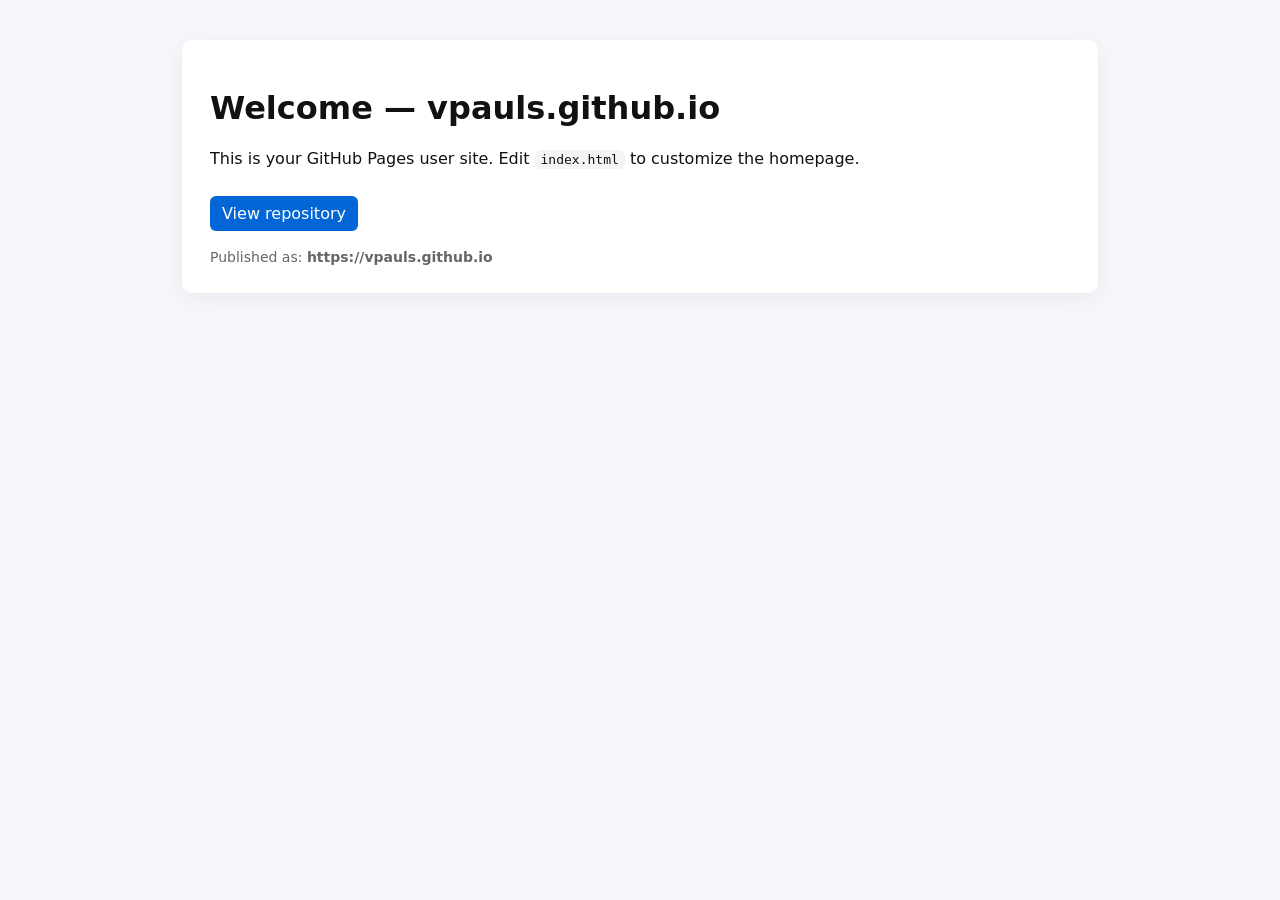
==== index.html @ ecc1198c "Initial commit" ====
<!doctype html>
<html lang="en">
<head>
  <meta charset="utf-8" />
  <meta name="viewport" content="width=device-width,initial-scale=1" />
  <title>vpauls.github.io</title>
  <style>
    body{font-family:system-ui,-apple-system,Segoe UI,Roboto,Helvetica,Arial;margin:0;padding:40px;background:#f6f7fb;color:#111}
    .wrap{max-width:860px;margin:0 auto;background:#fff;padding:28px;border-radius:10px;box-shadow:0 6px 24px rgba(20,20,40,.06)}
    a.btn{display:inline-block;margin-top:12px;padding:8px 12px;background:#0366d6;color:#fff;text-decoration:none;border-radius:6px}
    code{background:#f3f4f6;padding:2px 6px;border-radius:6px}
  </style>
</head>
<body>
  <div class="wrap">
    <h1>Welcome — vpauls.github.io</h1>
    <p>This is your GitHub Pages user site. Edit <code>index.html</code> to customize the homepage.</p>
    <p><a class="btn" href="https://github.com/vpauls/vpauls.github.io" target="_blank" rel="noopener">View repository</a></p>
    <footer style="margin-top:18px;color:#666;font-size:14px">Published as: <strong>https://vpauls.github.io</strong></footer>
  </div>
</body>
</html>
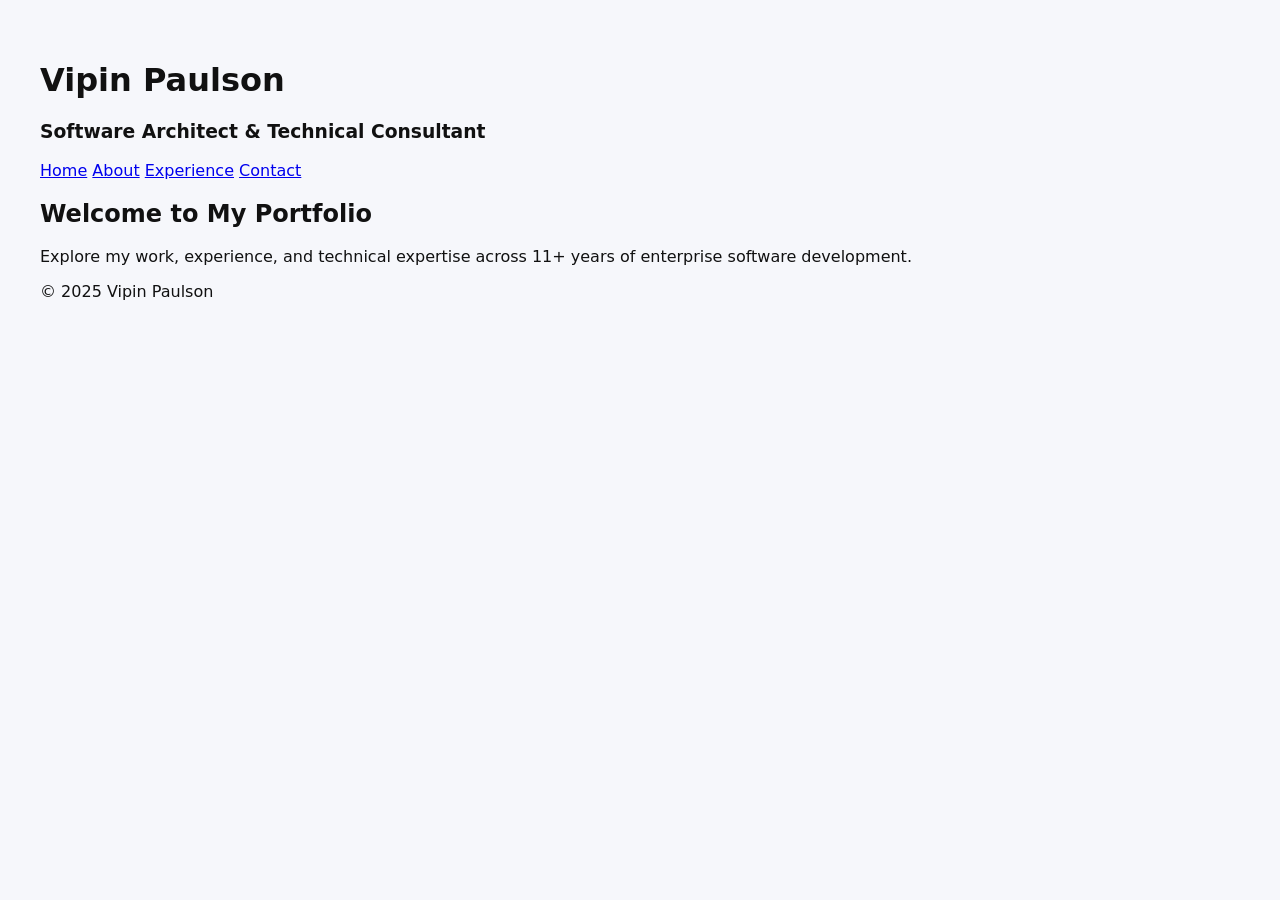
==== commit 5690fe2f: "page update" ====
--- a/index.html
+++ b/index.html
@@ -12,11 +12,25 @@
   </style>
 </head>
 <body>
-  <div class="wrap">
-    <h1>Welcome — vpauls.github.io</h1>
-    <p>This is your GitHub Pages user site. Edit <code>index.html</code> to customize the homepage.</p>
-    <p><a class="btn" href="https://github.com/vpauls/vpauls.github.io" target="_blank" rel="noopener">View repository</a></p>
-    <footer style="margin-top:18px;color:#666;font-size:14px">Published as: <strong>https://vpauls.github.io</strong></footer>
+<header>
+  <h1>Vipin Paulson</h1>
+  <h3>Software Architect & Technical Consultant</h3>
+</header>
+
+<nav>
+  <a href="pages/index.html">Home</a>
+  <a href="pages/about.html">About</a>
+  <a href="pages/experience.html">Experience</a>
+  <a href="pages/contact.html">Contact</a>
+</nav>
+
+<div class="container">
+  <div class="section">
+    <h2>Welcome to My Portfolio</h2>
+    <p>Explore my work, experience, and technical expertise across 11+ years of enterprise software development.</p>
   </div>
+</div>
+
+<footer>&copy; 2025 Vipin Paulson</footer>
 </body>
 </html>
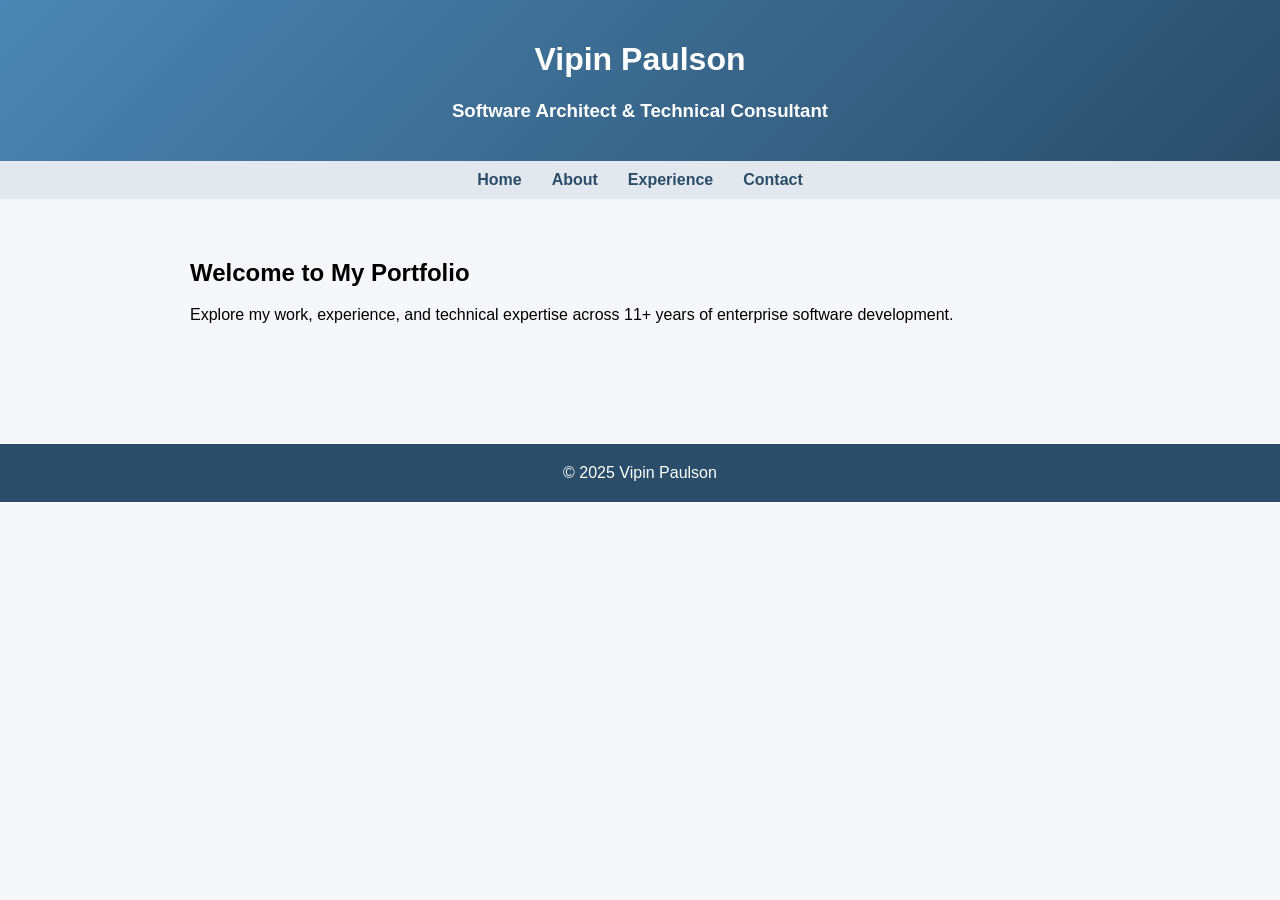
==== commit 2e72d1ae: "connection update" ====
--- a/index.html
+++ b/index.html
@@ -4,12 +4,10 @@
   <meta charset="utf-8" />
   <meta name="viewport" content="width=device-width,initial-scale=1" />
   <title>vpauls.github.io</title>
-  <style>
-    body{font-family:system-ui,-apple-system,Segoe UI,Roboto,Helvetica,Arial;margin:0;padding:40px;background:#f6f7fb;color:#111}
-    .wrap{max-width:860px;margin:0 auto;background:#fff;padding:28px;border-radius:10px;box-shadow:0 6px 24px rgba(20,20,40,.06)}
-    a.btn{display:inline-block;margin-top:12px;padding:8px 12px;background:#0366d6;color:#fff;text-decoration:none;border-radius:6px}
-    code{background:#f3f4f6;padding:2px 6px;border-radius:6px}
-  </style>
+  <head>
+    <title>Vipin Paulson - Portfolio</title>
+    <link rel="stylesheet" href="/pages/style.css">
+  </head>
 </head>
 <body>
 <header>
@@ -18,10 +16,10 @@
 </header>
 
 <nav>
-  <a href="pages/index.html">Home</a>
-  <a href="pages/about.html">About</a>
-  <a href="pages/experience.html">Experience</a>
-  <a href="pages/contact.html">Contact</a>
+  <a href="index.html">Home</a>
+  <a href="./pages/about.html">About</a>
+  <a href="./pages/experience.html">Experience</a>
+  <a href="./pages/contact.html">Contact</a>
 </nav>
 
 <div class="container">
--- a/pages/style.css
+++ b/pages/style.css
@@ -0,0 +1,48 @@
+
+body {
+    font-family: Arial, sans-serif;
+    margin: 0;
+    background: #f5f7fa;
+    animation: fadein 1s ease-in;
+}
+header {
+    background: linear-gradient(135deg, #4b86b4, #2a4d69);
+    padding: 20px;
+    color: white;
+    text-align: center;
+}
+nav {
+    display: flex;
+    justify-content: center;
+    gap: 30px;
+    background: #e3e8ee;
+    padding: 10px;
+}
+nav a {
+    text-decoration: none;
+    font-weight: bold;
+    color: #2a4d69;
+    transition: 0.3s;
+}
+nav a:hover {
+    color: #4b86b4;
+    transform: scale(1.1);
+}
+.container {
+    max-width: 900px;
+    margin: auto;
+    padding: 40px;
+}
+.section {
+    margin-bottom: 40px;
+    animation: slidein 1s ease;
+}
+@keyframes fadein { from { opacity: 0; } to { opacity: 1; } }
+@keyframes slidein { from { transform: translateY(20px); opacity: 0; } to { transform: translateY(0); opacity: 1; } }
+footer {
+    background: #2a4d69;
+    color: white;
+    text-align: center;
+    padding: 20px;
+    margin-top: 40px;
+}
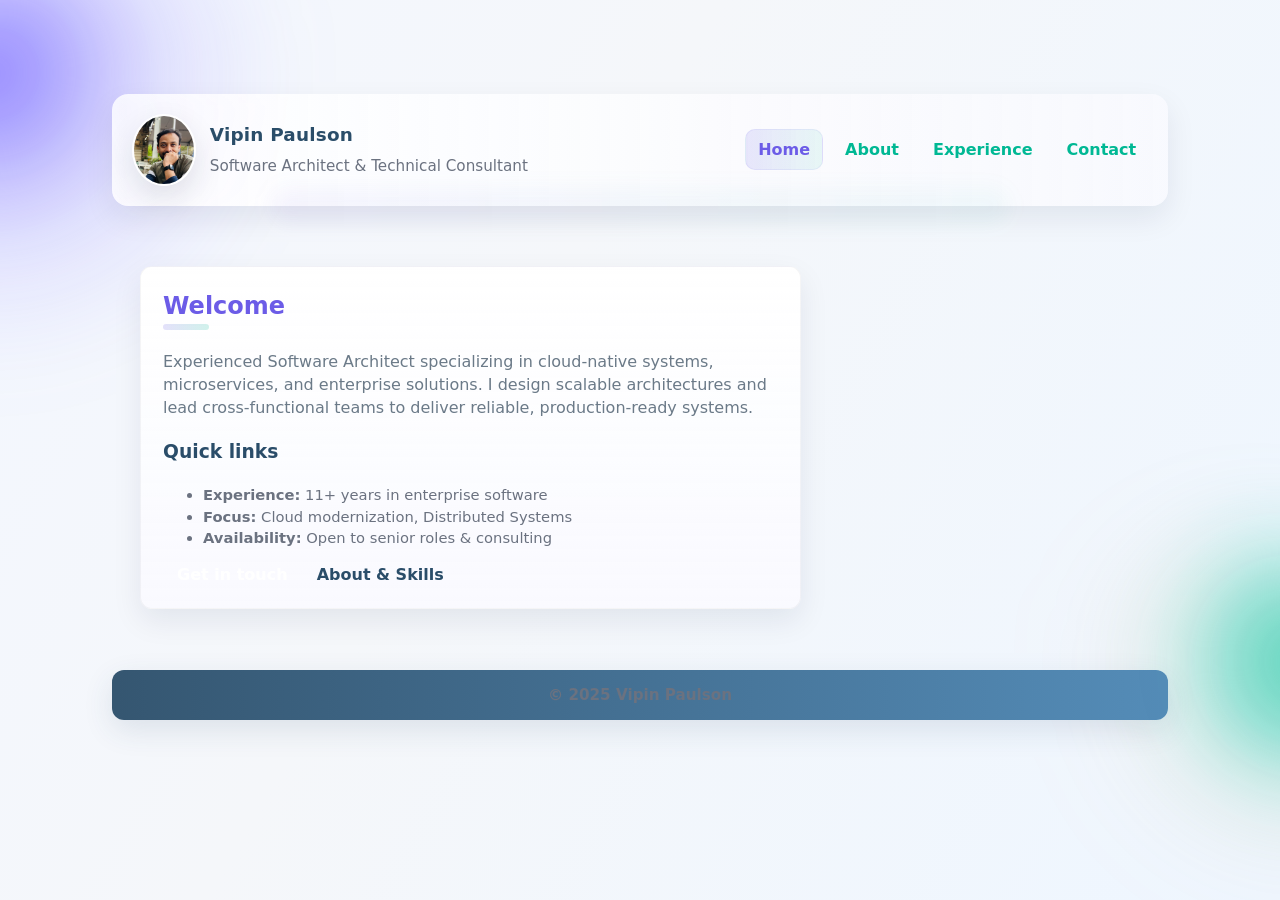
==== commit b0d337c7: "Updated Tags and files" ====
--- a/index.html
+++ b/index.html
@@ -1,34 +1,54 @@
+<!-- html -->
 <!doctype html>
 <html lang="en">
 <head>
   <meta charset="utf-8" />
   <meta name="viewport" content="width=device-width,initial-scale=1" />
-  <title>vpauls.github.io</title>
-  <head>
-    <title>Vipin Paulson - Portfolio</title>
-    <link rel="stylesheet" href="/pages/style.css">
-  </head>
+  <title>Vipin Paulson — Portfolio</title>
+  <link rel="stylesheet" href="pages/style.css">
+  <link rel="stylesheet" href="pages/graphics.css"> <script src="pages/graphics.js" defer></script>
 </head>
 <body>
-<header>
-  <h1>Vipin Paulson</h1>
-  <h3>Software Architect & Technical Consultant</h3>
-</header>
+<div class="page">
+  <header class="site-header">
+    <div class="header-inner">
+      <div class="logo">
+        <img class="avatar" src="./images/vipin_profile.png" alt="Vipin Paulson" />
+        <div class="title">
+          <h1>Vipin Paulson</h1>
+          <p class="subtitle">Software Architect & Technical Consultant</p>
+        </div>
+      </div>
 
-<nav>
-  <a href="index.html">Home</a>
-  <a href="./pages/about.html">About</a>
-  <a href="./pages/experience.html">Experience</a>
-  <a href="./pages/contact.html">Contact</a>
-</nav>
+      <nav class="main-nav" aria-label="Main">
+        <a href="index.html" aria-current="page">Home</a>
+        <a href="./pages/about.html">About</a>
+        <a href="./pages/experience.html">Experience</a>
+        <a href="./pages/contact.html">Contact</a>
+      </nav>
+    </div>
+  </header>
 
-<div class="container">
-  <div class="section">
-    <h2>Welcome to My Portfolio</h2>
-    <p>Explore my work, experience, and technical expertise across 11+ years of enterprise software development.</p>
-  </div>
+  <main class="container">
+    <div class="section">
+      <h2>Welcome</h2>
+      <p class="lead">Experienced Software Architect specializing in cloud-native systems, microservices, and enterprise solutions. I design scalable architectures and lead cross-functional teams to deliver reliable, production-ready systems.</p>
+
+      <h3>Quick links</h3>
+      <ul class="profile-list small">
+        <li><strong>Experience:</strong> 11+ years in enterprise software</li>
+        <li><strong>Focus:</strong> Cloud modernization, Distributed Systems</li>
+        <li><strong>Availability:</strong> Open to senior roles & consulting</li>
+      </ul>
+
+      <div style="margin-top:14px;">
+        <a href="./pages/contact.html" style="background:var(--primary);color:#fff;padding:10px 14px;border-radius:8px;text-decoration:none;font-weight:600;">Get in touch</a>
+        <a href="./pages/about.html" style="margin-left:10px;color:var(--primary);text-decoration:none;font-weight:600;">About & Skills</a>
+      </div>
+    </div>
+  </main>
+
+  <footer>&copy; 2025 Vipin Paulson</footer>
 </div>
-
-<footer>&copy; 2025 Vipin Paulson</footer>
 </body>
 </html>
--- a/pages/style.css
+++ b/pages/style.css
@@ -1,48 +1,954 @@
-
-body {
-    font-family: Arial, sans-serif;
-    margin: 0;
-    background: #f5f7fa;
-    animation: fadein 1s ease-in;
-}
-header {
-    background: linear-gradient(135deg, #4b86b4, #2a4d69);
-    padding: 20px;
-    color: white;
-    text-align: center;
-}
-nav {
-    display: flex;
-    justify-content: center;
-    gap: 30px;
-    background: #e3e8ee;
-    padding: 10px;
-}
-nav a {
-    text-decoration: none;
-    font-weight: bold;
-    color: #2a4d69;
-    transition: 0.3s;
-}
-nav a:hover {
-    color: #4b86b4;
-    transform: scale(1.1);
-}
-.container {
-    max-width: 900px;
-    margin: auto;
-    padding: 40px;
-}
+/* css */
+/* File: `style.css` - unified layout, component styles + opt-in letter/print styles */
+
+/* variables */
+:root{
+  --bg-1: #f5f7fa;
+  --accent-1: #4b86b4;
+  --accent-2: #2a4d69;
+  --muted: #e9eef6;
+  --glass: rgba(255,255,255,0.55);
+  --glass-2: rgba(255,255,255,0.08);
+  --shadow: 0 8px 24px rgba(42,77,105,0.12);
+  --shadow-strong: 0 28px 60px rgba(42,77,105,0.16);
+  --radius: 14px;
+  --max-width: 1100px;
+
+  /* consistent spacing */
+  --page-padding: 28px;    /* horizontal baseline */
+  --page-vertical: 22px;   /* vertical spacing between blocks */
+
+  --font-sans: Inter, system-ui, -apple-system, "Segoe UI", Roboto, Arial, sans-serif;
+  --muted-text: #6b7a88;
+  --link-hover: #2b6fa1;
+
+  /* Letter / paper tokens (can be reused) */
+  --page-bg: #f5f7fb;
+  --paper: #ffffff;
+  --accent-1-letter: #6C5CE7; /* violet */
+  --accent-2-letter: #00B894; /* teal */
+  --text-letter: #2c3e50;
+  --muted-letter: #7f8c8d;
+  --shadow-letter: 0 10px 30px rgba(16,24,40,0.08);
+  --paper-padding: 25mm;
+  --font-serif: Georgia, "Times New Roman", serif;
+  --watermark-opacity: 0.04;
+}
+
+/* base reset */
+*{box-sizing:border-box}
+html,body{height:100%}
+body{
+  margin:0;
+  padding: var(--page-vertical) 0;
+  font-family: var(--font-sans);
+  color: var(--accent-2);
+  background: linear-gradient(120deg, #f3f7ff 0%, #f5f7fa 40%, #eef6ff 100%);
+  -webkit-font-smoothing:antialiased;
+  -moz-osx-font-smoothing:grayscale;
+  overflow-x:hidden;
+  line-height:1.45;
+}
+
+/* Keep main blocks aligned and padded the same */
+header,
+.hero,
+.container,
+.section,
+footer {
+  max-width: var(--max-width);
+  margin: var(--page-vertical) auto;
+  padding: 0 var(--page-padding);
+  box-sizing: border-box;
+}
+
+/* Header */
+header{
+  display:flex;
+  align-items:center;
+  justify-content:space-between;
+  gap:20px;
+  padding-top: calc(var(--page-padding) * 0.8);
+  padding-bottom: calc(var(--page-padding) * 0.8);
+  border-radius: calc(var(--radius) + 2px);
+  background: linear-gradient(180deg, rgba(255,255,255,0.6), rgba(255,255,255,0.35));
+  box-shadow: var(--shadow);
+  backdrop-filter: blur(6px) saturate(120%);
+}
+
+/* Logo area */
+.logo{
+  display:flex;
+  align-items:center;
+  gap:14px;
+}
+.logo h1{margin:0;font-size:1.15rem;letter-spacing:0.2px}
+.logo h3{margin:0;font-size:0.86rem;color:var(--muted-text);font-weight:500}
+
+/* Avatar: keep a reasonable max size and crop via object-fit */
+.avatar{
+  width:64px;
+  height:64px;
+  flex:0 0 64px;
+  border-radius:50%;
+  overflow:hidden;
+  background: linear-gradient(135deg, #fff, rgba(255,255,255,0.6));
+  display:inline-block;
+  box-shadow: 0 6px 18px rgba(42,77,105,0.12);
+}
+.avatar img{
+  width:100%;
+  height:100%;
+  display:block;
+  object-fit:cover;
+}
+/* css */
+/* Add to `style.css` - merged about page rules (responsive, non-scoped) */
+
+/* Layout */
+.about-grid {
+  display: grid;
+  grid-template-columns: 1fr 320px;
+  gap: 22px;
+  align-items: start;
+}
+@media (max-width: 880px) {
+  .about-grid { grid-template-columns: 1fr; }
+}
+
+/* Profile column */
+.profile-column {
+  display: flex;
+  flex-direction: column;
+  gap: 18px;
+}
+
+/* Profile header */
+.profile-header {
+  display: flex;
+  gap: 16px;
+  align-items: center;
+}
+.profile-avatar{
+  width:92px;
+  height:92px;
+  border-radius:16px;
+  object-fit:cover;
+  box-shadow: var(--shadow);
+  border: 2px solid rgba(255,255,255,0.9);
+  background: radial-gradient(circle at 30% 20%, rgba(108,92,231,0.06), transparent 30%);
+}
+.profile-title h1{ margin:0; font-size:1.35rem; color:var(--accent-2); }
+.profile-title .subtitle{ margin:4px 0 0 0; color:var(--muted-text); font-size:0.95rem; font-weight:600; }
+
+/* Experience badge & tagline */
+.experience-badge{
+  display:inline-block;
+  background: linear-gradient(90deg, rgba(108,92,231,0.12), rgba(0,184,148,0.08));
+  color:var(--accent-1);
+  font-weight:800;
+  padding:8px 12px;
+  border-radius:999px;
+  box-shadow: 0 6px 18px rgba(16,24,40,0.04);
+  font-size:0.95rem;
+}
+.tagline{
+  color:var(--accent-2);
+  line-height:1.45;
+  font-size:1.02rem;
+  margin-top:2px;
+}
+
+/* Highlights grid & cards */
+.highlight-grid {
+  display: grid;
+  grid-template-columns: repeat(auto-fit, minmax(220px, 1fr));
+  gap: 12px;
+}
+.highlight-card {
+  padding: 14px;
+  border-radius: 12px;
+  background: linear-gradient(180deg, rgba(255,255,255,0.94), rgba(250,250,255,0.92));
+  box-shadow: 0 8px 24px rgba(20,30,60,0.04);
+  border: 1px solid rgba(15,23,42,0.03);
+}
+.card-title{ font-weight:800; margin-bottom:6px; color:var(--accent-1); }
+.card-text{ color:var(--muted-text); font-size:0.95rem; line-height:1.45; }
+
+/* Responsive tweaks for small screens */
+@media (max-width: 520px){
+  .profile-avatar{ width:72px; height:72px; border-radius:12px; }
+  .profile-title h1{ font-size:1.15rem; }
+  .experience-badge{ padding:6px 10px; font-size:0.9rem; }
+  .highlight-card{ padding:12px; }
+}
+/* Navigation */
+nav{
+  display:flex;
+  gap:12px;
+  align-items:center;
+}
+nav a{
+  text-decoration:none;
+  color:var(--accent-2);
+  padding:8px 12px;
+  border-radius:8px;
+  font-weight:600;
+  transition: background .18s, color .18s, transform .12s;
+}
+nav a:hover,
+nav a:focus{
+  background: rgba(75,134,180,0.08);
+  color:var(--link-hover);
+  transform: translateY(-2px);
+}
+nav a.active{
+  background: linear-gradient(90deg, rgba(75,134,180,0.12), rgba(42,77,105,0.06));
+  color:var(--accent-1);
+}
+
+/* Hero (optional) */
+.hero{
+  position:relative;
+  min-height:320px;
+  border-radius:18px;
+  overflow:hidden;
+  box-shadow: 0 18px 40px rgba(42,77,105,0.15);
+  background-color:var(--muted);
+  background-size:cover;
+  background-position:center;
+}
+.hero .hero-inner{
+  position:relative;
+  z-index:2;
+  padding: calc(var(--page-padding) * 1.6) var(--page-padding);
+  color:#fff;
+}
+
+/* Container grid aligned with the outer baseline */
+.container{
+  padding-top: calc(var(--page-padding) * 0.6);
+  padding-bottom: calc(var(--page-padding) * 0.6);
+  display:grid;
+  grid-template-columns: repeat(12, 1fr);
+  gap:18px;
+  align-items:start;
+}
+
+/* helper: full-width inner row aligned to container edges */
+.container > .container-inner {
+  grid-column: 1 / -1;
+  width:100%;
+}
+
+/* Section - visually inline with header */
 .section {
-    margin-bottom: 40px;
-    animation: slidein 1s ease;
-}
-@keyframes fadein { from { opacity: 0; } to { opacity: 1; } }
-@keyframes slidein { from { transform: translateY(20px); opacity: 0; } to { transform: translateY(0); opacity: 1; } }
-footer {
-    background: #2a4d69;
-    color: white;
-    text-align: center;
-    padding: 20px;
-    margin-top: 40px;
-}
+  grid-column: span 8;
+  padding: calc(var(--page-padding) * 1.0);
+  background: linear-gradient(180deg, rgba(255,255,255,0.72), rgba(255,255,255,0.62));
+  border-radius: calc(var(--radius) - 2px);
+  box-shadow: var(--shadow);
+  backdrop-filter: blur(6px);
+  transition: transform .28s cubic-bezier(.2,.9,.28,1), box-shadow .28s;
+}
+.section:hover{
+  transform: translateY(-6px);
+  box-shadow: var(--shadow-strong);
+}
+.section h2{margin-top:0;color:var(--accent-2)}
+.section p{color:var(--muted-text)}
+
+/* Side column helper */
+.side{ grid-column: span 4; }
+
+/* Footer */
+footer{
+  padding: calc(var(--page-padding) * 0.8);
+  text-align:center;
+  color:#fff;
+  background: linear-gradient(90deg, rgba(42,77,105,0.95), rgba(75,134,180,0.95));
+  border-radius: 12px;
+  box-shadow: 0 10px 30px rgba(42,77,105,0.12);
+  font-weight:600;
+}
+
+/* Small utility classes */
+.center{ text-align:center }
+.muted{ color:var(--muted-text) }
+.small{ font-size:0.9rem }
+
+/* Responsive behavior */
+@media (max-width: 900px){
+  :root{
+    --page-padding: 18px;
+    --page-vertical: 16px;
+  }
+
+  header{
+    flex-direction:column;
+    align-items:flex-start;
+    gap:12px;
+    padding-top: calc(var(--page-padding) * 0.6);
+    padding-bottom: calc(var(--page-padding) * 0.6);
+  }
+
+  header,
+  .hero,
+  .container,
+  .section,
+  footer {
+    padding: 0 var(--page-padding);
+  }
+
+  .container{
+    grid-template-columns: 1fr;
+    padding-top: calc(var(--page-padding) * 0.6);
+    padding-bottom: calc(var(--page-padding) * 0.6);
+  }
+
+  .section{ grid-column: auto; padding: calc(var(--page-padding) * 0.9) }
+  .side{ grid-column: auto; order:2 }
+  .hero{ min-height:240px; background-attachment:scroll }
+  .avatar{ width:56px; height:56px; flex:0 0 56px; }
+  nav{ flex-wrap:wrap; gap:8px; }
+}
+
+/* =========================
+   Page-specific colorful styles
+   (kept for pages/* — original pages/style.css)
+   ========================= */
+
+/* page wrapper */
+.page{
+  max-width:var(--max-width);
+  margin:28px auto;
+  padding:22px;
+  position:relative;
+  z-index:0;
+}
+
+/* header */
+.site-header{
+  display:flex;
+  align-items:center;
+  justify-content:space-between;
+  gap:20px;
+  padding:calc(22px * 0.9);
+  border-radius:calc(var(--radius) + 2px);
+  background: linear-gradient(90deg, rgba(255,255,255,0.86), rgba(250,250,255,0.72));
+  box-shadow:0 12px 30px rgba(18,30,60,0.08);
+  backdrop-filter: blur(8px) saturate(120%);
+  position:relative;
+  overflow:visible;
+}
+.header-inner{
+  display:flex;
+  width:100%;
+  gap:20px;
+  align-items:center;
+  justify-content:space-between;
+  flex-wrap:wrap;
+}
+
+/* logo area (page-level variant) */
+.logo{
+  display:flex;
+  gap:14px;
+  align-items:center;
+}
+.avatar{
+  width:72px;
+  height:72px;
+  border-radius:50%;
+  object-fit:cover;
+  box-shadow: 0 12px 30px rgba(20,30,60,0.12);
+  border: 2px solid rgba(255,255,255,0.9);
+  background: radial-gradient(circle at 30% 20%, rgba(108,92,231,0.10), transparent 30%);
+  transition: transform .45s cubic-bezier(.2,.9,.28,1), box-shadow .45s;
+  will-change: transform;
+}
+.logo .title h1{ margin:0; font-size:1.15rem; letter-spacing:0.2px }
+.logo .title .subtitle{ margin:6px 0 0 0; color:#6B7280; font-size:0.95rem }
+
+/* nav */
+.main-nav{
+  display:flex;
+  gap:10px;
+  align-items:center;
+  flex-wrap:wrap;
+}
+.main-nav a{
+  text-decoration:none;
+  color:#00B894;
+  padding:8px 12px;
+  border-radius:10px;
+  font-weight:700;
+  transition: transform .12s ease, background .12s ease, color .12s ease, box-shadow .12s;
+  background:transparent;
+}
+.main-nav a:hover,
+.main-nav a:focus{
+  transform: translateY(-4px);
+  color: #fff;
+  background: linear-gradient(90deg, #6C5CE7, #00B894);
+  box-shadow: 0 8px 20px rgba(108,92,231,0.12);
+}
+.main-nav a[aria-current="page"]{
+  background: linear-gradient(90deg, rgba(108,92,231,0.14), rgba(0,184,148,0.08));
+  color:#6C5CE7;
+  border: 1px solid rgba(108,92,231,0.08);
+}
+
+/* container & sections */
+.container{
+  background:transparent;
+  margin-top:8px;
+}
+.section{
+  padding:22px;
+  background: linear-gradient(180deg, rgba(255,255,255,0.96), rgba(250,250,255,0.86));
+  border-radius:12px;
+  box-shadow: 0 12px 30px rgba(18,30,60,0.08);
+  border:1px solid rgba(15,23,42,0.04);
+  transition: transform .22s cubic-bezier(.2,.9,.28,1), box-shadow .22s;
+}
+.section:hover{ transform: translateY(-6px); box-shadow: 0 24px 60px rgba(18,30,60,0.12); }
+.section h2{ margin-top:0; color:#6C5CE7 }
+.lead{ color:#6B7280; margin-bottom:12px }
+
+/* split grid */
+.grid{
+  display:grid;
+  grid-template-columns: 1fr 320px;
+  gap:20px;
+}
+@media (max-width:880px){ .grid{ grid-template-columns:1fr } .main-nav{ width:100%; justify-content:flex-start } }
+
+/* side/contact card */
+.contact-card{
+  padding:18px;
+  background: linear-gradient(180deg, rgba(255,255,255,0.75), rgba(255,255,255,0.62));
+  border-radius:12px;
+  border:1px solid rgba(15,23,42,0.04);
+  box-shadow: 0 8px 24px rgba(20,30,60,0.06);
+}
+.contact-card h3{ margin:0 0 8px 0; color:#00B894 }
+.contact-card p{ margin:8px 0; color:#6B7280 }
+
+/* skills / chips */
+.skills-list li{
+  display:inline-block;
+  margin:6px 8px 6px 0;
+  padding:8px 10px;
+  border-radius:999px;
+  font-weight:600;
+  font-size:0.9rem;
+  background: linear-gradient(90deg, rgba(108,92,231,0.08), rgba(0,184,148,0.04));
+  color:#6C5CE7;
+  border:1px solid rgba(108,92,231,0.06);
+}
+
+/* timeline & items */
+.timeline-item{
+  padding:12px 0;
+  border-bottom:1px dashed rgba(15,23,42,0.04);
+}
+.timeline-item:last-child{ border-bottom:0; }
+
+/* buttons */
+.btn{
+  display:inline-block;
+  padding:10px 14px;
+  border-radius:10px;
+  text-decoration:none;
+  font-weight:700;
+  cursor:pointer;
+}
+.btn-primary{
+  color:#fff;
+  background: linear-gradient(90deg, #6C5CE7, #00B894);
+  box-shadow: 0 10px 30px rgba(108,92,231,0.14);
+  border: none;
+}
+.btn-ghost{
+  background:transparent;
+  color:#6C5CE7;
+  border: 1px solid rgba(108,92,231,0.10);
+}
+
+/* footer */
+footer{
+  text-align:center;
+  color:#6B7280;
+  font-size:0.95rem;
+  margin-top:18px;
+  padding:14px 0;
+}
+
+/* links */
+a{ color:#00B894 }
+a:hover{ color:#6C5CE7 }
+
+/* small utilities */
+.kv{ color:#6B7280; font-weight:700; margin-right:6px }
+.small{ font-size:0.92rem; color:#6B7280 }
+
+/* subtle motion */
+@keyframes floaty {
+  0%{ transform: translateY(0) }
+  50%{ transform: translateY(-6px) }
+  100%{ transform: translateY(0) }
+}
+.logo .avatar{ transition: transform .4s ease; }
+.logo:hover .avatar{ transform: translateY(-4px) rotate(-1deg); animation: floaty 3.6s ease-in-out infinite; }
+
+/* focus & accessibility */
+a:focus,button:focus,input:focus,textarea:focus{ outline:3px solid rgba(108,92,231,0.12); outline-offset:3px; border-radius:8px; }
+
+/* responsive adjustments */
+@media (max-width:720px){
+  .avatar{ width:56px; height:56px }
+  .logo .title h1{ font-size:1.05rem }
+  .grid{ grid-template-columns:1fr }
+  .contact-card{ order:2 }
+}
+
+/* small helpers for contact links (badges) */
+.contact-links a{
+  display:inline-block;
+  margin-right:8px;
+  padding:6px 8px;
+  border-radius:8px;
+  background: linear-gradient(90deg, rgba(0,184,148,0.08), rgba(253,150,68,0.04));
+  color:#00B894;
+  font-weight:700;
+  text-decoration:none;
+}
+
+/* Accent highlight for headings and inline tags */
+.hilight{
+  display:inline-block;
+  padding:4px 8px;
+  border-radius:8px;
+  background: linear-gradient(90deg, rgba(108,92,231,0.10), rgba(255,217,153,0.04));
+  color:#6C5CE7;
+  font-weight:700;
+  margin-right:8px;
+}
+
+/* Decorative underline for section titles */
+.section h2{
+  position:relative;
+  padding-bottom:6px;
+}
+.section h2::after{
+  content:"";
+  position:absolute;
+  left:0;
+  bottom:0;
+  width:46px;
+  height:6px;
+  border-radius:6px;
+  background: linear-gradient(90deg,#6C5CE7,#00B894);
+  opacity:0.18;
+}
+
+/* Elevated card variant for featured blocks */
+.feature-card{
+  padding:18px;
+  border-radius:12px;
+  background: linear-gradient(180deg, rgba(255,255,255,0.9), rgba(250,250,255,0.8));
+  box-shadow: 0 18px 50px rgba(108,92,231,0.06);
+  border:1px solid rgba(108,92,231,0.04);
+  transition: transform .28s ease, box-shadow .28s;
+}
+.feature-card:hover{ transform: translateY(-8px); box-shadow: 0 40px 80px rgba(108,92,231,0.10); }
+
+/* subtle decorative badge for contact quick links */
+.contact-card .badge{
+  display:inline-block;
+  padding:6px 10px;
+  border-radius:999px;
+  font-weight:700;
+  color:#fff;
+  background: linear-gradient(90deg,#6C5CE7,#00B894);
+  box-shadow: 0 8px 20px rgba(108,92,231,0.12);
+  margin-right:8px;
+  font-size:0.85rem;
+}
+
+/* Reduced motion preferences */
+@media (prefers-reduced-motion: reduce){
+  .logo:hover .avatar, .feature-card:hover, .section:hover, .main-nav a:hover { transition:none; animation:none; transform:none; }
+}
+
+/* =========================
+   Opt-in Letter / Print styles
+   Usage: add `paper-letter` class to the `.page` element
+   Example: <div class="page paper-letter"> ... </div>
+   ========================= */
+
+/* Reset for letter-specific pages (scoped) */
+.page.paper-letter {
+  font-family: var(--font-serif);
+  background: var(--paper);
+  width: 210mm;
+  min-height: 297mm;
+  padding: var(--paper-padding);
+  box-shadow: var(--shadow-letter);
+  position: relative;
+  overflow: hidden;
+}
+
+/* watermark / subtle texture */
+.page.paper-letter::before{
+  content: "";
+  position: absolute;
+  inset: 0;
+  background:
+    radial-gradient(circle at 10% 20%, rgba(108,92,231,var(--watermark-opacity)), transparent 8%),
+    radial-gradient(circle at 85% 80%, rgba(0,184,148,var(--watermark-opacity)), transparent 8%);
+  pointer-events: none;
+  z-index:0;
+}
+
+/* letter header */
+.page.paper-letter .letterhead{
+  border-bottom: none;
+  padding-bottom: 22px;
+  margin-bottom: 26px;
+  position:relative;
+  z-index:1;
+  display:flex;
+  justify-content:space-between;
+  align-items:flex-end;
+  gap:16px;
+}
+
+/* left: name and job */
+.page.paper-letter .name-block{
+  display:flex;
+  flex-direction:column;
+}
+.page.paper-letter .name{
+  font-size:30px;
+  color:var(--accent-1-letter);
+  letter-spacing:1px;
+  margin-bottom:6px;
+  line-height:1;
+}
+.page.paper-letter .job-title{
+  font-size:14px;
+  color:var(--muted-letter);
+  font-style:italic;
+  margin-bottom:6px;
+}
+
+/* right: contact column with accent stripe */
+.page.paper-letter .contact-strip{
+  display:flex;
+  align-items:center;
+  gap:12px;
+}
+.page.paper-letter .accent-bar{
+  width:8px;
+  height:100%;
+  border-radius:6px;
+  background: linear-gradient(180deg, var(--accent-1-letter), var(--accent-2-letter));
+}
+.page.paper-letter .contact-details{
+  font-size:11px;
+  color:var(--text-letter);
+  line-height:1.6;
+  text-align:right;
+}
+.page.paper-letter .contact-details div{ margin-bottom:4px; }
+
+/* avatar/logo (optional) */
+.page.paper-letter .avatar{
+  width:56px;
+  height:56px;
+  border-radius:50%;
+  object-fit:cover;
+  box-shadow:0 8px 22px rgba(16,24,40,0.08);
+  border:2px solid rgba(255,255,255,0.9);
+  background: radial-gradient(circle at 30% 20%, rgba(108,92,231,0.08), transparent 30%);
+}
+
+/* date/meta */
+.page.paper-letter .date{
+  text-align:right;
+  font-size:12px;
+  color:#555;
+  margin:18px 0 28px;
+}
+
+/* content */
+.page.paper-letter .recipient{ margin-bottom:22px; font-size:12px; color:var(--text-letter); line-height:1.6; z-index:1; }
+.page.paper-letter .salutation{ font-size:13px; margin-bottom:18px; font-weight:600; color:var(--text-letter); }
+.page.paper-letter .body-text{ font-size:13px; line-height:1.8; color:var(--text-letter); text-align:justify; margin-bottom:16px; z-index:1; }
+.page.paper-letter .section-heading{
+  font-size:13px;
+  font-weight:700;
+  color:var(--accent-1-letter);
+  margin:20px 0 12px;
+  text-transform:uppercase;
+  letter-spacing:0.8px;
+}
+.page.paper-letter .bullet-list{ margin-left:20px; margin-bottom:18px; color:var(--text-letter); }
+.page.paper-letter .bullet-item{ margin-bottom:10px; line-height:1.7; text-align:justify; }
+.page.paper-letter .bullet-item strong{ color:var(--accent-2-letter); }
+
+.page.paper-letter .closing{ margin-top:20px; font-size:13px; line-height:1.8; }
+.page.paper-letter .signature-block{ margin-top:34px; z-index:1; }
+.page.paper-letter .regards{ font-size:12px; margin-bottom:30px; }
+.page.paper-letter .signature-name{ font-size:16px; font-weight:700; color:var(--text-letter); }
+
+/* footer (print-safe) */
+.page.paper-letter .footer{
+  position:absolute;
+  bottom:var(--paper-padding);
+  left:var(--paper-padding);
+  right:var(--paper-padding);
+  border-top:1px solid #eee;
+  padding-top:10px;
+  font-size:10px;
+  color:#98a0a7;
+  text-align:center;
+  z-index:1;
+}
+
+/* small decorative accent under header */
+.page.paper-letter .letterhead::after{
+  content:"";
+  position:absolute;
+  left:var(--paper-padding);
+  right:var(--paper-padding);
+  top:calc(var(--paper-padding) - 8mm);
+  height:14px;
+  border-radius:8px;
+  background: linear-gradient(90deg, rgba(108,92,231,0.08), rgba(0,184,148,0.06));
+  pointer-events:none;
+  z-index:0;
+  filter: blur(6px);
+}
+
+/* responsive tweaks for smaller screens */
+@media (max-width:768px){
+  body{ padding:12px; }
+  .page.paper-letter{ width:100%; padding:20px; min-height:0; }
+  .page.paper-letter .name{ font-size:24px; }
+  .page.paper-letter .avatar{ width:48px; height:48px; }
+  .page.paper-letter .contact-details{ text-align:left; }
+  .page.paper-letter .letterhead{ flex-direction:row; align-items:center; gap:12px; }
+  .page.paper-letter .letterhead::after{ display:none; }
+  .page.paper-letter .footer{ position:relative; bottom:auto; left:auto; right:auto; margin-top:20px; }
+}
+
+/* print rules for opt-in letter */
+@media print{
+  body{ background:white; padding:0; }
+  .page.paper-letter{
+    box-shadow:none;
+    margin:0;
+    width:auto;
+    min-height:auto;
+    padding:18mm;
+  }
+  .page.paper-letter::before{ display:none; }
+  .page.paper-letter .footer{ position:fixed; bottom:12mm; left:18mm; right:18mm; background:transparent; }
+  /* ensure colors print reliably */
+  .page.paper-letter .accent-bar{ background: #6C5CE7; }
+}
+
+/* accessibility: reduced motion for letter block */
+@media (prefers-reduced-motion: reduce){
+  .page.paper-letter *{ transition:none!important; animation:none!important; }
+}
+
+*** File: `style.css` (append the following) ***
+/* Fullscreen layout for pages that should fill the viewport (e.g. `pages/about.html`) */
+.page.fullscreen {
+  max-width: 100vw;
+  width: 100%;
+  margin: 0;
+  padding: 0;
+  min-height: 100vh;
+  display: grid;
+  grid-template-rows: auto 1fr auto; /* header / main / footer */
+  background: linear-gradient(120deg, #f3f7ff 0%, #f5f7fa 40%, #eef6ff 100%);
+  box-sizing: border-box;
+}
+
+/* make header/footer full width and visually consistent */
+.page.fullscreen .site-header,
+.page.fullscreen footer {
+  border-radius: 0;
+  max-width: 100%;
+  width: 100%;
+}
+
+/* Main container fills the middle grid row and becomes scrollable */
+.page.fullscreen .container {
+  grid-column: 1 / -1;
+  width: 100%;
+  height: 100%;
+  padding: 20px;
+  box-sizing: border-box;
+  overflow: hidden; /* contain scroll inside .section */
+  display: flex;
+  flex-direction: column;
+}
+
+/* Let the section expand to fill remaining height and scroll internally */
+.page.fullscreen .section {
+  flex: 1 1 auto;
+  min-height: 0; /* allow children to scroll */
+  overflow: auto;
+  border-radius: 0;
+  margin: 0;
+  padding: 22px;
+}
+
+/* Ensure the about grid fills the available section height */
+.page.fullscreen .about-grid {
+  height: 100%;
+  display: grid;
+  grid-template-columns: 1fr 320px;
+  gap: 22px;
+  align-items: start;
+}
+
+/* When the screen is narrow, stack and keep full height */
+@media (max-width: 880px) {
+  .page.fullscreen .about-grid {
+    grid-template-columns: 1fr;
+    grid-auto-rows: minmax(0, auto);
+  }
+}
+
+/* Make profile column scrollable if needed */
+.page.fullscreen .profile-column {
+  min-height: 0;
+  overflow: auto;
+  display: flex;
+  flex-direction: column;
+  gap: 18px;
+}
+
+/* keep contact card (if present) fixed-height and scroll internally */
+.page.fullscreen .contact-card {
+  max-height: calc(100vh - 200px);
+  overflow: auto;
+}
+
+/* small tweak for header spacing inside fullscreen mode */
+.page.fullscreen .header-inner { padding: 12px 20px; }
+
+/* Expertise: visual card grid */
+.expertise-section { margin-top:18px; }
+.expertise-section h2 { margin-bottom:6px; color:var(--accent-1); }
+.expertise-grid {
+  display: grid;
+  grid-template-columns: repeat(auto-fit, minmax(260px, 1fr));
+  gap:14px;
+  margin-top:12px;
+}
+
+/* Card */
+.expertise-card{
+  position:relative;
+  padding:14px;
+  border-radius:12px;
+  background: linear-gradient(180deg, rgba(255,255,255,0.98), rgba(250,250,255,0.96));
+  border:1px solid rgba(108,92,231,0.06);
+  box-shadow: 0 12px 30px rgba(20,30,60,0.06);
+  transition: transform .18s ease, box-shadow .18s ease;
+  overflow:hidden;
+}
+.expertise-card::after{
+  /* pointed accent (triangle) */
+  content:"";
+  position:absolute;
+  right:-18px;
+  top:8px;
+  width:0;
+  height:0;
+  border-left:18px solid rgba(108,92,231,0.10);
+  border-top:18px solid transparent;
+  border-bottom:18px solid transparent;
+  transform: rotate(12deg);
+  opacity:.95;
+}
+.expertise-card:hover{ transform: translateY(-6px); box-shadow: 0 28px 60px rgba(108,92,231,0.08); }
+
+/* Head row */
+.card-head{ display:flex; gap:12px; align-items:flex-start; margin-bottom:12px; }
+.card-icon{ width:36px; height:36px; fill:var(--accent-1); flex:0 0 36px; opacity:0.95; }
+.skill-name{ font-weight:800; color:var(--accent-2); }
+.skill-meta{ margin-top:4px; color:var(--muted-text); font-weight:600; }
+
+/* small badge */
+.skill-badge{
+  margin-left:auto;
+  background: linear-gradient(90deg,#6C5CE7,#00B894);
+  color:#fff;
+  padding:6px 8px;
+  border-radius:999px;
+  font-weight:800;
+  font-size:0.78rem;
+  box-shadow: 0 8px 20px rgba(108,92,231,0.08);
+}
+
+/* skill bar */
+.skill-bar{
+  height:10px;
+  background: linear-gradient(90deg, rgba(42,77,105,0.04), rgba(42,77,105,0.02));
+  border-radius:999px;
+  overflow:hidden;
+  margin:6px 0;
+  border:1px solid rgba(15,23,42,0.03);
+}
+.skill-fill{
+  height:100%;
+  background: linear-gradient(90deg,#6C5CE7,#00B894);
+  border-radius:999px;
+  transition: width .9s cubic-bezier(.2,.9,.28,1);
+  box-shadow: 0 8px 20px rgba(108,92,231,0.08) inset;
+}
+
+/* percent label */
+.skill-percent{
+  margin-top:6px;
+  font-weight:700;
+  color:var(--accent-1);
+  font-size:0.9rem;
+}
+
+/* detail points */
+.skill-points{ margin:10px 0 0 16px; color:var(--muted-text); }
+.skill-points li{ margin-bottom:6px; }
+
+/* chips */
+.expertise-chips{ margin-top:14px; display:flex; flex-wrap:wrap; gap:8px; }
+.expertise-chip{
+  display:inline-flex;
+  align-items:center;
+  gap:8px;
+  padding:8px 10px;
+  border-radius:999px;
+  background: linear-gradient(90deg, rgba(0,184,148,0.06), rgba(108,92,231,0.04));
+  color:var(--accent-1);
+  font-weight:700;
+  border:1px solid rgba(108,92,231,0.06);
+  cursor:default;
+  transition: transform .12s ease;
+}
+.expertise-chip:hover{ transform: translateY(-4px); }
+
+/* responsive */
+@media (max-width:520px){
+  .card-icon{ width:30px; height:30px; flex:0 0 30px; }
+  .skill-badge{ padding:5px 6px; font-size:0.72rem; }
+  .skill-percent{ font-size:0.85rem; }
+}
--- a/pages/graphics.css
+++ b/pages/graphics.css
@@ -0,0 +1,105 @@
+<!-- File: `pages/graphics.css` -->
+<style>
+:root{
+  --gfx-accent-1: rgba(108,92,231,0.18);
+  --gfx-accent-2: rgba(0,184,148,0.12);
+  --gfx-accent-3: rgba(253,150,68,0.08);
+}
+
+/* full-screen gradient backdrop */
+.site-bg{
+  position:fixed;
+  inset:0;
+  z-index:-2;
+  pointer-events:none;
+  background: linear-gradient(120deg, rgba(108,92,231,0.06), rgba(0,184,148,0.03) 40%, rgba(253,150,68,0.02));
+  background-size:200% 200%;
+  animation: bgShift 18s linear infinite;
+  will-change: transform, filter;
+  filter: saturate(1.05) contrast(1.02);
+}
+
+/* blurred floating blobs on top of gradient */
+.page::before,
+.page::after{
+  content:"";
+  position:fixed;
+  width:480px;
+  height:480px;
+  border-radius:50%;
+  z-index:-1;
+  pointer-events:none;
+  filter: blur(48px) saturate(120%);
+  mix-blend-mode: screen;
+  transform: translate3d(0,0,0);
+  opacity:0.95;
+}
+
+.page::before{
+  left:-12%;
+  top:-8%;
+  background: radial-gradient(circle at 30% 30%, rgba(108,92,231,0.95), rgba(108,92,231,0.18) 30%, transparent 60%);
+  animation: floatBlobA 10s ease-in-out infinite;
+}
+.page::after{
+  right:-12%;
+  bottom:-6%;
+  width:420px;
+  height:420px;
+  background: radial-gradient(circle at 70% 30%, rgba(0,184,148,0.9), rgba(253,150,68,0.06) 35%, transparent 60%);
+  animation: floatBlobB 12s ease-in-out infinite;
+}
+
+/* small accent under header */
+.site-header::after{
+  content:"";
+  position:absolute;
+  left:50%;
+  transform:translateX(-50%);
+  bottom:-18px;
+  width:70%;
+  height:36px;
+  border-radius:18px;
+  background: linear-gradient(90deg, rgba(108,92,231,0.06), rgba(0,184,148,0.04));
+  z-index:-1;
+  filter: blur(10px);
+}
+
+/* subtle floating of avatar already defined - improve with GPU */
+.logo .avatar{
+  transition: transform .45s cubic-bezier(.2,.9,.28,1), box-shadow .45s;
+  will-change: transform;
+}
+
+/* particle canvas sits above gradient, behind content */
+#bg-canvas{
+  position:fixed;
+  inset:0;
+  z-index:-1;
+  pointer-events:none;
+  opacity:0.9;
+}
+
+/* small utility for reduced motion preferences */
+@media (prefers-reduced-motion: reduce){
+  .site-bg, .page::before, .page::after, #bg-canvas { animation: none !important; transition: none !important; }
+}
+
+/* animations */
+@keyframes bgShift{
+  0%{ background-position:0% 50% }
+  50%{ background-position:100% 50% }
+  100%{ background-position:0% 50% }
+}
+@keyframes floatBlobA{
+  0%{ transform: translateY(0) rotate(0deg) scale(1) }
+  50%{ transform: translateY(-28px) rotate(6deg) scale(1.03) }
+  100%{ transform: translateY(0) rotate(0deg) scale(1) }
+}
+@keyframes floatBlobB{
+  0%{ transform: translateY(0) rotate(0deg) scale(1) }
+  50%{ transform: translateY(32px) rotate(-6deg) scale(0.98) }
+  100%{ transform: translateY(0) rotate(0deg) scale(1) }
+}
+</style>
+
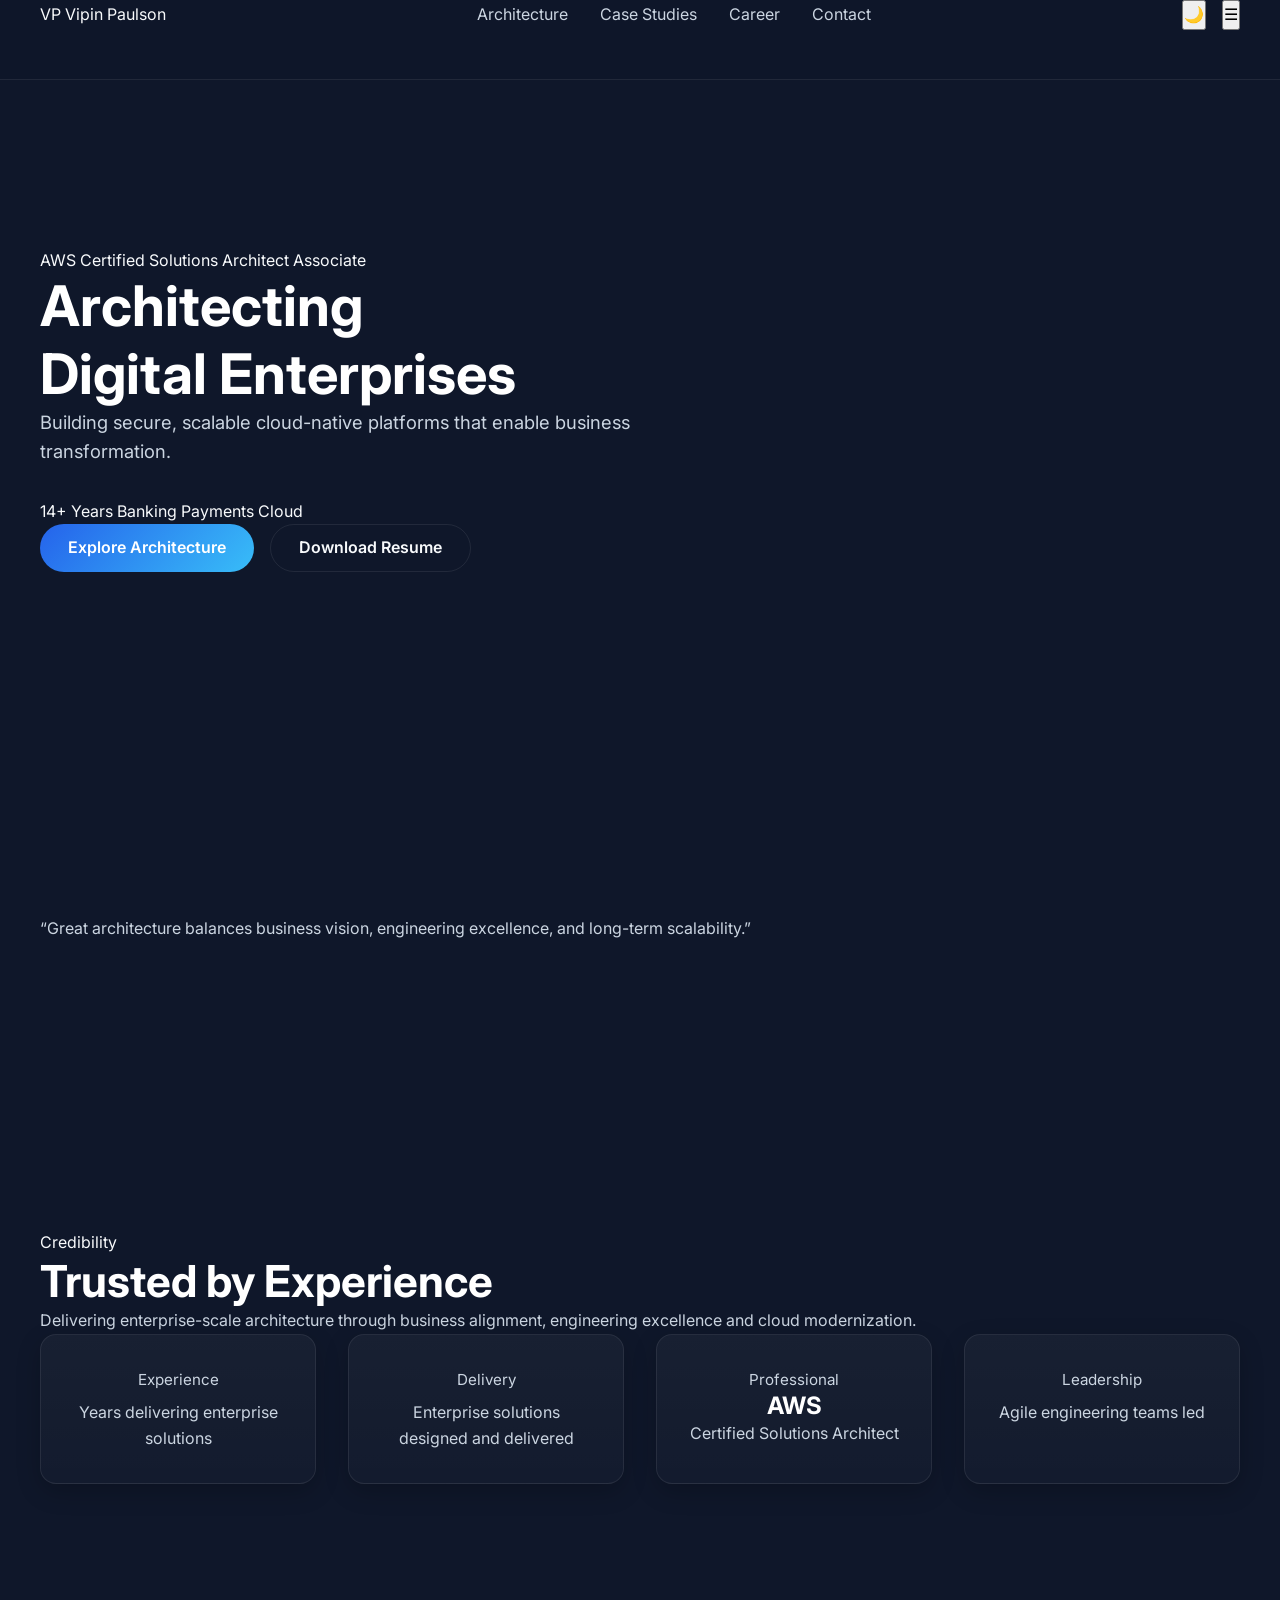
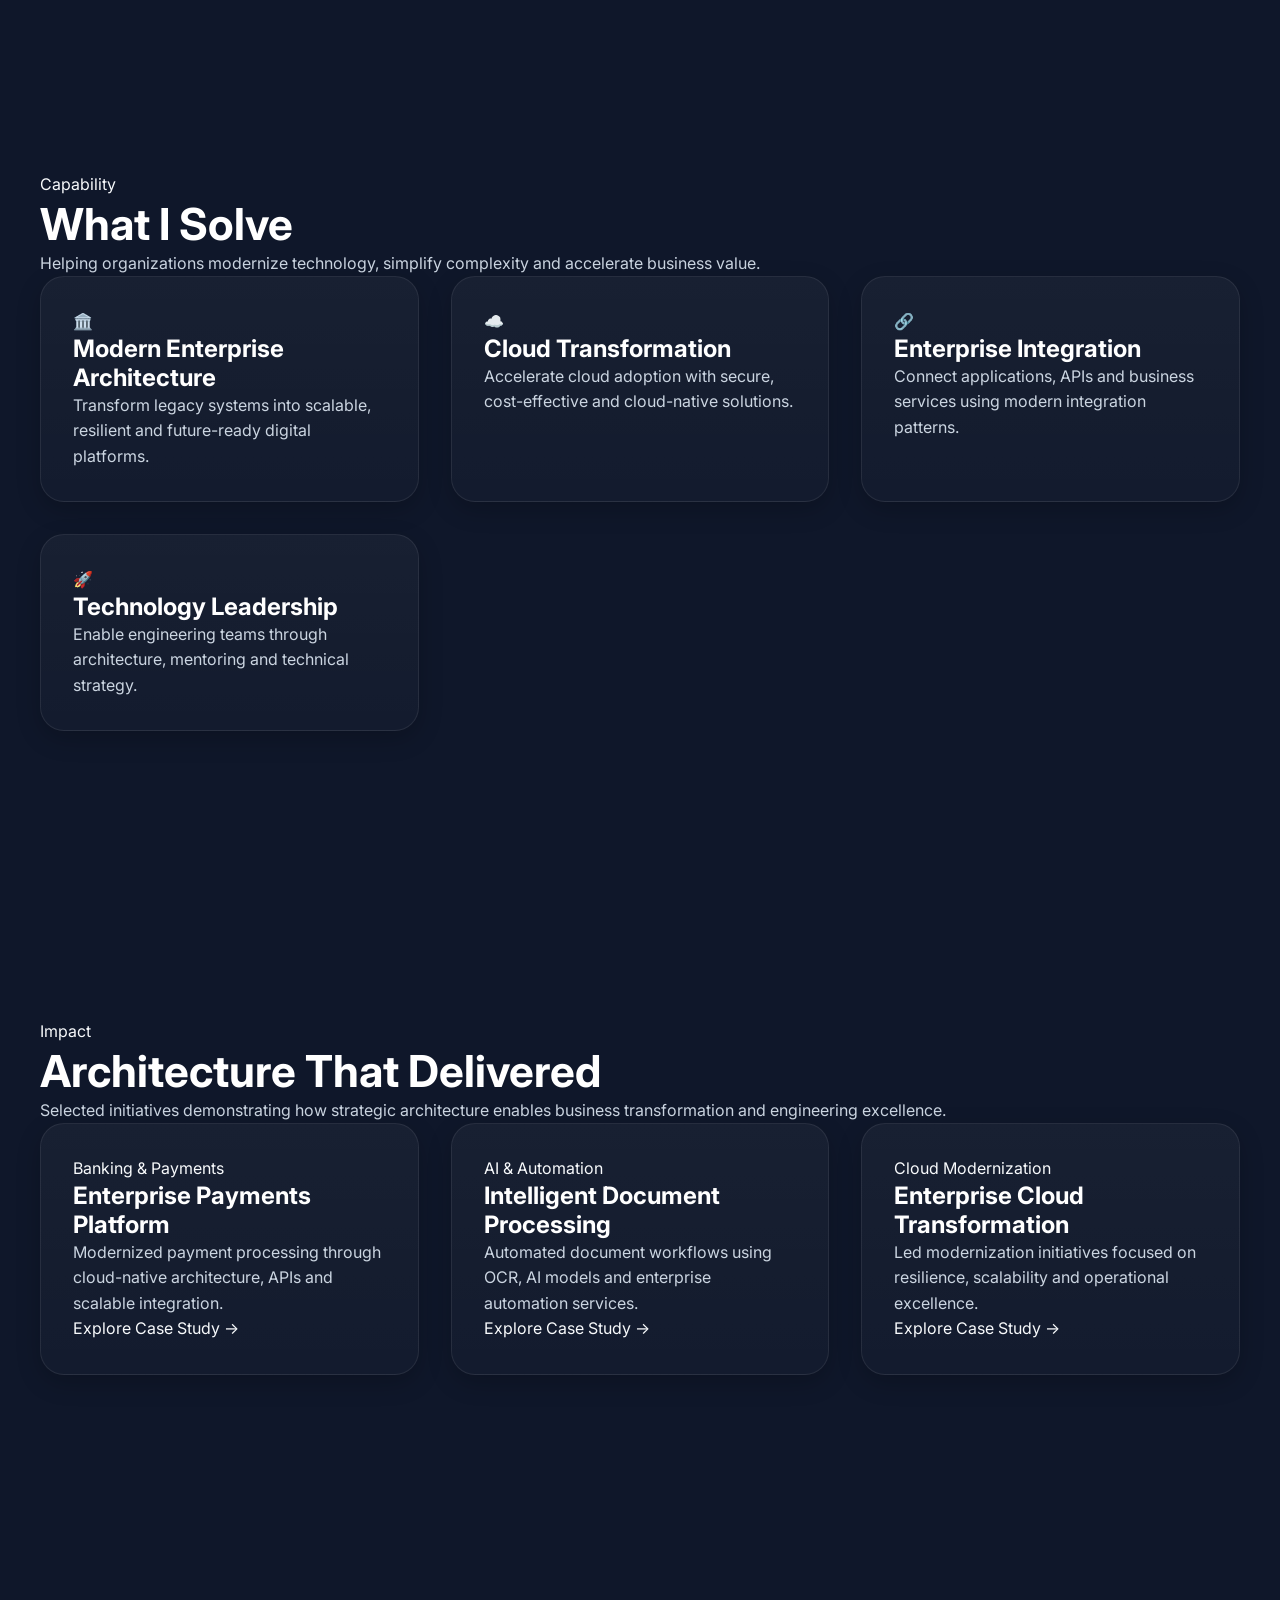
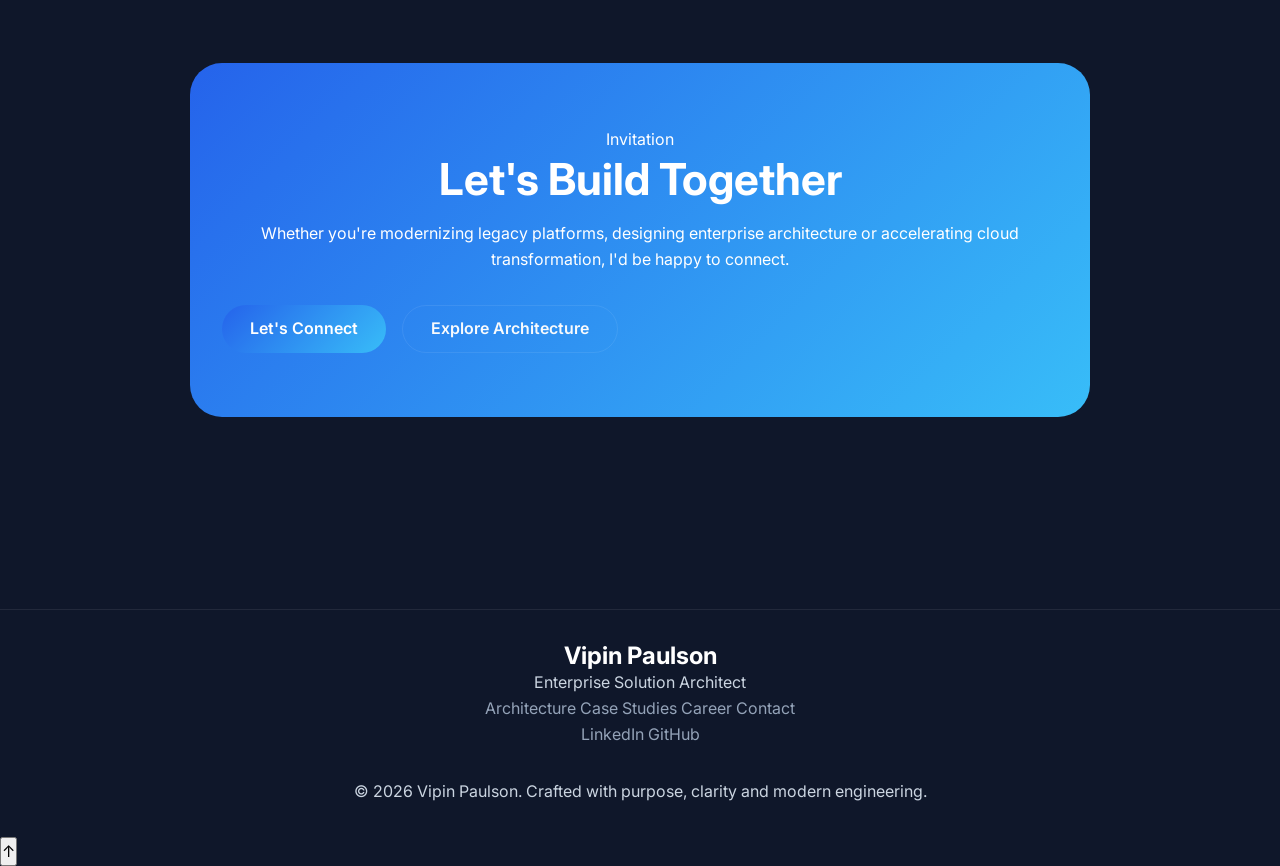
==== commit 13bbac7b: "Initial commit verion 3.0" ====
--- a/index.html
+++ b/index.html
@@ -1,54 +1,863 @@
-<!-- html -->
-<!doctype html>
+<!DOCTYPE html>
 <html lang="en">
+
 <head>
-  <meta charset="utf-8" />
-  <meta name="viewport" content="width=device-width,initial-scale=1" />
-  <title>Vipin Paulson — Portfolio</title>
-  <link rel="stylesheet" href="pages/style.css">
-  <link rel="stylesheet" href="pages/graphics.css"> <script src="pages/graphics.js" defer></script>
+
+    <!-- ==========================================================
+         META
+    =========================================================== -->
+
+    <meta charset="UTF-8">
+
+    <meta name="viewport"
+          content="width=device-width, initial-scale=1.0">
+
+    <meta http-equiv="X-UA-Compatible"
+          content="IE=edge">
+
+    <meta name="description"
+          content="Vipin Paulson | Enterprise Solution Architect | AWS Certified | Banking | Payments | Cloud Architecture">
+
+    <meta name="keywords"
+          content="Enterprise Solution Architect, AWS, Java, Cloud, Banking, Payments, Architecture">
+
+    <meta name="author"
+          content="Vipin Paulson">
+
+    <title>
+
+        Vipin Paulson | Enterprise Solution Architect
+
+    </title>
+
+    <!-- ==========================================================
+         GOOGLE FONT
+    =========================================================== -->
+
+    <link rel="preconnect"
+          href="https://fonts.googleapis.com">
+
+    <link rel="preconnect"
+          href="https://fonts.gstatic.com"
+          crossorigin>
+
+    <link href="https://fonts.googleapis.com/css2?family=Inter:wght@300;400;500;600;700;800&display=swap"
+          rel="stylesheet">
+
+    <!-- ==========================================================
+         CSS
+    =========================================================== -->
+
+    <link rel="stylesheet" href="css/variables.css">
+    <link rel="stylesheet" href="css/style.css">
+    <link rel="stylesheet" href="css/components.css">
+    <link rel="stylesheet" href="css/dashboard.css">
+    <link rel="stylesheet" href="css/architecture.css">
+    <link rel="stylesheet" href="css/animations.css">
+    <link rel="stylesheet" href="css/responsive.css">
+
 </head>
+
 <body>
-<div class="page">
-  <header class="site-header">
-    <div class="header-inner">
-      <div class="logo">
-        <img class="avatar" src="./images/vipin_profile.png" alt="Vipin Paulson" />
-        <div class="title">
-          <h1>Vipin Paulson</h1>
-          <p class="subtitle">Software Architect & Technical Consultant</p>
+
+<!-- ==========================================================
+     SCROLL PROGRESS
+=========================================================== -->
+
+<div class="scroll-progress"></div>
+
+<!-- ==========================================================
+     HEADER
+=========================================================== -->
+
+<header class="site-header">
+
+    <div class="container">
+
+        <div class="header-inner">
+
+            <!-- Brand -->
+
+            <a href="index.html"
+               class="brand">
+
+                    <span class="brand-mark">
+
+                        VP
+
+                    </span>
+
+                <span class="brand-text">
+
+                        Vipin Paulson
+
+                    </span>
+
+            </a>
+
+            <!-- Navigation -->
+
+            <nav class="main-nav">
+
+                <a href="pages/architecture.html">
+
+                    Architecture
+
+                </a>
+
+                <a href="pages/case-studies.html">
+
+                    Case Studies
+
+                </a>
+
+                <a href="pages/career.html">
+
+                    Career
+
+                </a>
+
+                <a href="pages/contact.html">
+
+                    Contact
+
+                </a>
+
+            </nav>
+
+            <!-- Header Actions -->
+
+            <div class="header-actions">
+
+                <button id="themeToggle"
+                        class="theme-toggle"
+                        aria-label="Toggle Theme">
+
+                    🌙
+
+                </button>
+
+                <button class="menu-toggle"
+                        aria-label="Open Navigation">
+
+                    ☰
+
+                </button>
+
+            </div>
+
         </div>
-      </div>
-
-      <nav class="main-nav" aria-label="Main">
-        <a href="index.html" aria-current="page">Home</a>
-        <a href="./pages/about.html">About</a>
-        <a href="./pages/experience.html">Experience</a>
-        <a href="./pages/contact.html">Contact</a>
-      </nav>
+
     </div>
-  </header>
-
-  <main class="container">
-    <div class="section">
-      <h2>Welcome</h2>
-      <p class="lead">Experienced Software Architect specializing in cloud-native systems, microservices, and enterprise solutions. I design scalable architectures and lead cross-functional teams to deliver reliable, production-ready systems.</p>
-
-      <h3>Quick links</h3>
-      <ul class="profile-list small">
-        <li><strong>Experience:</strong> 11+ years in enterprise software</li>
-        <li><strong>Focus:</strong> Cloud modernization, Distributed Systems</li>
-        <li><strong>Availability:</strong> Open to senior roles & consulting</li>
-      </ul>
-
-      <div style="margin-top:14px;">
-        <a href="./pages/contact.html" style="background:var(--primary);color:#fff;padding:10px 14px;border-radius:8px;text-decoration:none;font-weight:600;">Get in touch</a>
-        <a href="./pages/about.html" style="margin-left:10px;color:var(--primary);text-decoration:none;font-weight:600;">About & Skills</a>
-      </div>
+
+</header>
+
+<!-- ==========================================================
+     MAIN
+=========================================================== -->
+
+<main>
+
+    <!-- ======================================================
+         HERO
+    ======================================================= -->
+
+    <section class="hero">
+
+        <div class="container">
+
+            <div class="hero-content reveal">
+
+                    <span class="eyebrow">
+
+                        AWS Certified Solutions Architect Associate
+
+                    </span>
+
+                <h1>
+
+                    Architecting
+                    <br>
+
+                    Digital Enterprises
+
+                </h1>
+
+                <p class="hero-description">
+
+                    Building secure, scalable cloud-native
+                    platforms that enable business transformation.
+
+                </p>
+
+                <div class="hero-highlights">
+
+                        <span>
+
+                            14+ Years
+
+                        </span>
+
+                    <span>
+
+                            Banking
+
+                        </span>
+
+                    <span>
+
+                            Payments
+
+                        </span>
+
+                    <span>
+
+                            Cloud
+
+                        </span>
+
+                </div>
+
+                <div class="hero-actions">
+
+                    <a href="pages/architecture.html"
+                       class="btn btn-primary">
+
+                        Explore Architecture
+
+                    </a>
+
+                    <a href="docs/VIPIN_PAULSON_RESUME.pdf"
+                       class="btn btn-secondary">
+
+                        Download Resume
+
+                    </a>
+
+                </div>
+
+            </div>
+
+        </div>
+
+    </section>
+
+    <!-- ======================================================
+         VISION
+    ======================================================= -->
+
+    <section class="page-section vision-section reveal">
+
+        <div class="container">
+
+            <blockquote class="vision-statement">
+
+                <p>
+
+                    “Great architecture balances business vision,
+                    engineering excellence, and long-term scalability.”
+
+                </p>
+
+            </blockquote>
+
+        </div>
+
+    </section>
+    <!-- ======================================================
+     TRUSTED BY EXPERIENCE
+======================================================= -->
+
+    <section class="page-section reveal">
+
+        <div class="container">
+
+            <div class="section-heading">
+
+                    <span class="eyebrow">
+
+                        Credibility
+
+                    </span>
+
+                <h2>
+
+                    Trusted by Experience
+
+                </h2>
+
+                <p>
+
+                    Delivering enterprise-scale architecture through
+                    business alignment, engineering excellence and
+                    cloud modernization.
+
+                </p>
+
+            </div>
+
+            <div class="dashboard-grid">
+
+                <!-- Years -->
+
+                <article class="metric-card">
+
+                        <span class="metric-label">
+
+                            Experience
+
+                        </span>
+
+                    <h3 class="metric-value"
+                        data-counter="14"
+                        data-suffix="+">
+
+                    </h3>
+
+                    <p>
+
+                        Years delivering enterprise solutions
+
+                    </p>
+
+                </article>
+
+                <!-- Solutions -->
+
+                <article class="metric-card">
+
+                        <span class="metric-label">
+
+                            Delivery
+
+                        </span>
+
+                    <h3 class="metric-value"
+                        data-counter="40"
+                        data-suffix="+">
+
+                    </h3>
+
+                    <p>
+
+                        Enterprise solutions designed and delivered
+
+                    </p>
+
+                </article>
+
+                <!-- Certification -->
+
+                <article class="metric-card">
+
+                        <span class="metric-label">
+
+                            Professional
+
+                        </span>
+
+                    <h3>
+
+                        AWS
+
+                    </h3>
+
+                    <p>
+
+                        Certified Solutions Architect
+
+                    </p>
+
+                </article>
+
+                <!-- Leadership -->
+
+                <article class="metric-card">
+
+                        <span class="metric-label">
+
+                            Leadership
+
+                        </span>
+
+                    <h3 class="metric-value"
+                        data-counter="10"
+                        data-suffix="+">
+
+                    </h3>
+
+                    <p>
+
+                        Agile engineering teams led
+
+                    </p>
+
+                </article>
+
+            </div>
+
+        </div>
+
+    </section>
+
+
+
+    <!-- ======================================================
+         WHAT I SOLVE
+    ======================================================= -->
+
+    <section class="page-section reveal">
+
+        <div class="container">
+
+            <div class="section-heading">
+
+                    <span class="eyebrow">
+
+                        Capability
+
+                    </span>
+
+                <h2>
+
+                    What I Solve
+
+                </h2>
+
+                <p>
+
+                    Helping organizations modernize technology,
+                    simplify complexity and accelerate business value.
+
+                </p>
+
+            </div>
+
+            <div class="card-grid">
+
+                <!-- Card 1 -->
+
+                <article class="card">
+
+                    <div class="card-icon">
+
+                        🏛️
+
+                    </div>
+
+                    <h3>
+
+                        Modern Enterprise Architecture
+
+                    </h3>
+
+                    <p>
+
+                        Transform legacy systems into scalable,
+                        resilient and future-ready digital platforms.
+
+                    </p>
+
+                </article>
+
+                <!-- Card 2 -->
+
+                <article class="card">
+
+                    <div class="card-icon">
+
+                        ☁️
+
+                    </div>
+
+                    <h3>
+
+                        Cloud Transformation
+
+                    </h3>
+
+                    <p>
+
+                        Accelerate cloud adoption with secure,
+                        cost-effective and cloud-native solutions.
+
+                    </p>
+
+                </article>
+
+                <!-- Card 3 -->
+
+                <article class="card">
+
+                    <div class="card-icon">
+
+                        🔗
+
+                    </div>
+
+                    <h3>
+
+                        Enterprise Integration
+
+                    </h3>
+
+                    <p>
+
+                        Connect applications, APIs and business
+                        services using modern integration patterns.
+
+                    </p>
+
+                </article>
+
+                <!-- Card 4 -->
+
+                <article class="card">
+
+                    <div class="card-icon">
+
+                        🚀
+
+                    </div>
+
+                    <h3>
+
+                        Technology Leadership
+
+                    </h3>
+
+                    <p>
+
+                        Enable engineering teams through architecture,
+                        mentoring and technical strategy.
+
+                    </p>
+
+                </article>
+
+            </div>
+
+        </div>
+
+    </section>
+    <!-- ======================================================
+     IMPACT
+======================================================= -->
+
+    <section class="page-section reveal">
+
+        <div class="container">
+
+            <div class="section-heading">
+
+                    <span class="eyebrow">
+
+                        Impact
+
+                    </span>
+
+                <h2>
+
+                    Architecture That Delivered
+
+                </h2>
+
+                <p>
+
+                    Selected initiatives demonstrating how strategic architecture
+                    enables business transformation and engineering excellence.
+
+                </p>
+
+            </div>
+
+            <div class="card-grid">
+
+                <!-- ====================================== -->
+
+                <a href="pages/case-studies.html#payments"
+                   class="card feature-card">
+
+                        <span class="card-category">
+
+                            Banking & Payments
+
+                        </span>
+
+                    <h3>
+
+                        Enterprise Payments Platform
+
+                    </h3>
+
+                    <p>
+
+                        Modernized payment processing through
+                        cloud-native architecture, APIs and
+                        scalable integration.
+
+                    </p>
+
+                    <span class="card-link">
+
+                            Explore Case Study →
+
+                        </span>
+
+                </a>
+
+                <!-- ====================================== -->
+
+                <a href="pages/case-studies.html#document-ai"
+                   class="card feature-card">
+
+                        <span class="card-category">
+
+                            AI & Automation
+
+                        </span>
+
+                    <h3>
+
+                        Intelligent Document Processing
+
+                    </h3>
+
+                    <p>
+
+                        Automated document workflows using
+                        OCR, AI models and enterprise
+                        automation services.
+
+                    </p>
+
+                    <span class="card-link">
+
+                            Explore Case Study →
+
+                        </span>
+
+                </a>
+
+                <!-- ====================================== -->
+
+                <a href="pages/case-studies.html#modernization"
+                   class="card feature-card">
+
+                        <span class="card-category">
+
+                            Cloud Modernization
+
+                        </span>
+
+                    <h3>
+
+                        Enterprise Cloud Transformation
+
+                    </h3>
+
+                    <p>
+
+                        Led modernization initiatives focused on
+                        resilience, scalability and operational
+                        excellence.
+
+                    </p>
+
+                    <span class="card-link">
+
+                            Explore Case Study →
+
+                        </span>
+
+                </a>
+
+            </div>
+
+        </div>
+
+    </section>
+
+
+
+    <!-- ======================================================
+         INVITATION
+    ======================================================= -->
+
+    <section class="page-section cta-section reveal">
+
+        <div class="container">
+
+            <div class="cta">
+
+                    <span class="eyebrow">
+
+                        Invitation
+
+                    </span>
+
+                <h2>
+
+                    Let's Build Together
+
+                </h2>
+
+                <p>
+
+                    Whether you're modernizing legacy platforms,
+                    designing enterprise architecture or accelerating
+                    cloud transformation, I'd be happy to connect.
+
+                </p>
+
+                <div class="hero-actions">
+
+                    <a href="pages/contact.html"
+                       class="btn btn-primary">
+
+                        Let's Connect
+
+                    </a>
+
+                    <a href="pages/architecture.html"
+                       class="btn btn-secondary">
+
+                        Explore Architecture
+
+                    </a>
+
+                </div>
+
+            </div>
+
+        </div>
+
+    </section>
+
+</main>
+
+
+
+<!-- ======================================================
+     FOOTER
+======================================================= -->
+
+<footer class="site-footer">
+
+    <div class="container">
+
+        <div class="footer-content">
+
+            <div class="footer-brand">
+
+                <h3>
+
+                    Vipin Paulson
+
+                </h3>
+
+                <p>
+
+                    Enterprise Solution Architect
+
+                </p>
+
+            </div>
+
+            <nav class="footer-nav">
+
+                <a href="pages/architecture.html">
+
+                    Architecture
+
+                </a>
+
+                <a href="pages/case-studies.html">
+
+                    Case Studies
+
+                </a>
+
+                <a href="pages/career.html">
+
+                    Career
+
+                </a>
+
+                <a href="pages/contact.html">
+
+                    Contact
+
+                </a>
+
+            </nav>
+
+            <div class="footer-social">
+
+                <a href="#">
+
+                    LinkedIn
+
+                </a>
+
+                <a href="#">
+
+                    GitHub
+
+                </a>
+
+            </div>
+
+        </div>
+
+        <div class="footer-bottom">
+
+            <p>
+
+                © 2026 Vipin Paulson.
+                Crafted with purpose, clarity and modern engineering.
+
+            </p>
+
+        </div>
+
     </div>
-  </main>
-
-  <footer>&copy; 2025 Vipin Paulson</footer>
-</div>
+
+</footer>
+
+
+
+<!-- ======================================================
+     BACK TO TOP
+======================================================= -->
+
+<button class="back-to-top"
+        aria-label="Back to Top">
+
+    ↑
+
+</button>
+
+
+
+<!-- ======================================================
+     JAVASCRIPT
+======================================================= -->
+
+<script src="js/navigation.js" defer></script>
+
+<script src="js/animations.js" defer></script>
+
+<script src="js/counters.js" defer></script>
+
+<script src="js/charts.js" defer></script>
+
+<script src="js/theme.js" defer></script>
+
+<script src="js/contact.js" defer></script>
+
+<script src="js/app.js" defer></script>
+
 </body>
+
 </html>
--- a/css/variables.css
+++ b/css/variables.css
@@ -0,0 +1,275 @@
+/*==========================================================
+    VARIABLES.CSS
+    Enterprise Portfolio Design System
+    --------------------------------------------------------
+    Purpose:
+    - Global Design Tokens
+    - Color Palette
+    - Typography
+    - Spacing
+    - Shadows
+    - Borders
+    - Layout
+    - Animation
+==========================================================*/
+
+:root{
+
+/*==========================================================
+    BRAND COLORS
+==========================================================*/
+
+--primary:#2563eb;
+--primary-light:#3b82f6;
+--primary-dark:#1d4ed8;
+
+--secondary:#38bdf8;
+--secondary-dark:#0284c7;
+
+--accent:#06b6d4;
+
+--success:#10b981;
+--warning:#f59e0b;
+--danger:#ef4444;
+--info:#0ea5e9;
+
+/*==========================================================
+    BACKGROUND COLORS
+==========================================================*/
+
+--background:#0f172a;
+--background-light:#111827;
+--background-card:#1e293b;
+--background-hover:#273449;
+
+--surface:#334155;
+--surface-light:#475569;
+
+/*==========================================================
+    TEXT COLORS
+==========================================================*/
+
+--text:#f8fafc;
+--text-light:#cbd5e1;
+--text-muted:#94a3b8;
+--text-dark:#0f172a;
+
+--heading:#ffffff;
+
+/*==========================================================
+    BORDER COLORS
+==========================================================*/
+
+--border:rgba(255,255,255,.08);
+--border-light:rgba(255,255,255,.15);
+--border-focus:var(--primary);
+
+/*==========================================================
+    GRADIENTS
+==========================================================*/
+
+--gradient-primary:
+linear-gradient(
+135deg,
+#2563eb,
+#38bdf8
+);
+
+--gradient-secondary:
+linear-gradient(
+135deg,
+#0f172a,
+#1e293b
+);
+
+--gradient-card:
+linear-gradient(
+180deg,
+rgba(255,255,255,.04),
+rgba(255,255,255,.02)
+);
+
+--gradient-success:
+linear-gradient(
+135deg,
+#10b981,
+#34d399
+);
+
+/*==========================================================
+    TYPOGRAPHY
+==========================================================*/
+
+--font-family:
+"Inter",
+"Segoe UI",
+Roboto,
+Helvetica,
+Arial,
+sans-serif;
+
+--font-size-xs:.75rem;
+--font-size-sm:.875rem;
+--font-size-md:1rem;
+--font-size-lg:1.125rem;
+--font-size-xl:1.25rem;
+--font-size-2xl:1.5rem;
+--font-size-3xl:2rem;
+--font-size-4xl:2.75rem;
+--font-size-5xl:3.5rem;
+
+--font-weight-light:300;
+--font-weight-normal:400;
+--font-weight-medium:500;
+--font-weight-semibold:600;
+--font-weight-bold:700;
+--font-weight-black:800;
+
+--line-height:1.6;
+--letter-spacing:.3px;
+
+/*==========================================================
+    SPACING
+==========================================================*/
+
+--space-xs:.25rem;
+--space-sm:.5rem;
+--space-md:1rem;
+--space-lg:1.5rem;
+--space-xl:2rem;
+--space-2xl:3rem;
+--space-3xl:4rem;
+--space-4xl:6rem;
+
+/*==========================================================
+    BORDER RADIUS
+==========================================================*/
+
+--radius-sm:6px;
+--radius-md:10px;
+--radius-lg:16px;
+--radius-xl:24px;
+--radius-2xl:32px;
+--radius-pill:999px;
+--radius-circle:50%;
+
+/*==========================================================
+    SHADOWS
+==========================================================*/
+
+--shadow-sm:
+0 2px 8px rgba(0,0,0,.15);
+
+--shadow-md:
+0 8px 24px rgba(0,0,0,.20);
+
+--shadow-lg:
+0 16px 40px rgba(0,0,0,.28);
+
+--shadow-xl:
+0 24px 60px rgba(0,0,0,.35);
+
+--shadow-primary:
+0 12px 30px rgba(37,99,235,.25);
+
+/*==========================================================
+    GLASS EFFECT
+==========================================================*/
+
+--glass-bg:
+rgba(255,255,255,.05);
+
+--glass-border:
+rgba(255,255,255,.08);
+
+--glass-blur:16px;
+
+/*==========================================================
+    LAYOUT
+==========================================================*/
+
+--container-width:1280px;
+--content-width:1100px;
+
+--header-height:80px;
+
+--section-spacing:6rem;
+
+--card-padding:2rem;
+
+/*==========================================================
+    Z INDEX
+==========================================================*/
+
+--z-background:-1;
+--z-default:1;
+--z-header:100;
+--z-dropdown:500;
+--z-overlay:900;
+--z-modal:1000;
+--z-tooltip:1100;
+
+/*==========================================================
+    TRANSITIONS
+==========================================================*/
+
+--transition-fast:.2s ease;
+--transition:.3s ease;
+--transition-slow:.5s ease;
+
+/*==========================================================
+    ANIMATION
+==========================================================*/
+
+--animation-duration:.8s;
+--animation-delay:.2s;
+
+/*==========================================================
+    DASHBOARD
+==========================================================*/
+
+--metric-card-height:180px;
+--chart-height:320px;
+
+/*==========================================================
+    TIMELINE
+==========================================================*/
+
+--timeline-width:4px;
+--timeline-node:18px;
+
+/*==========================================================
+    ARCHITECTURE
+==========================================================*/
+
+--node-size:70px;
+--diagram-gap:2rem;
+
+/*==========================================================
+    BUTTONS
+==========================================================*/
+
+--button-height:48px;
+--button-padding:0 1.75rem;
+
+/*==========================================================
+    FORMS
+==========================================================*/
+
+--input-height:52px;
+--input-radius:10px;
+
+/*==========================================================
+    BREAKPOINTS
+    (Documentation Only)
+==========================================================*/
+
+/*
+Mobile      : 576px
+Tablet      : 768px
+Laptop      : 992px
+Desktop     : 1200px
+Wide        : 1440px
+*/
+
+}
--- a/css/style.css
+++ b/css/style.css
@@ -0,0 +1,607 @@
+/*==========================================================
+    STYLE.CSS
+    Enterprise Portfolio
+    --------------------------------------------------------
+    Purpose:
+    • CSS Reset
+    • Base Elements
+    • Typography
+    • Layout
+    • Navigation
+    • Hero
+    • Footer
+==========================================================*/
+
+
+/*==========================================================
+CSS RESET
+==========================================================*/
+
+*,
+*::before,
+*::after{
+
+    margin:0;
+    padding:0;
+    box-sizing:border-box;
+
+}
+
+html{
+
+    scroll-behavior:smooth;
+
+}
+
+body{
+
+    background:var(--background);
+
+    color:var(--text);
+
+    font-family:var(--font-family);
+
+    font-size:var(--font-size-md);
+
+    line-height:var(--line-height);
+
+    overflow-x:hidden;
+
+    min-height:100vh;
+
+}
+
+/*==========================================================
+BASE ELEMENTS
+==========================================================*/
+
+img{
+
+    max-width:100%;
+
+    display:block;
+
+}
+
+a{
+
+    text-decoration:none;
+
+    color:inherit;
+
+}
+
+button{
+
+    font:inherit;
+
+    cursor:pointer;
+
+}
+
+ul{
+
+    list-style:none;
+
+}
+
+section{
+
+    padding:var(--section-spacing) 0;
+
+}
+
+/*==========================================================
+TYPOGRAPHY
+==========================================================*/
+
+h1,
+h2,
+h3,
+h4,
+h5,
+h6{
+
+    color:var(--heading);
+
+    line-height:1.2;
+
+    font-weight:var(--font-weight-bold);
+
+}
+
+h1{
+
+    font-size:var(--font-size-5xl);
+
+}
+
+h2{
+
+    font-size:var(--font-size-4xl);
+
+}
+
+h3{
+
+    font-size:var(--font-size-2xl);
+
+}
+
+p{
+
+    color:var(--text-light);
+
+}
+
+/*==========================================================
+LAYOUT
+==========================================================*/
+
+.container{
+
+    width:min(92%,var(--container-width));
+
+    margin:auto;
+
+}
+
+.content{
+
+    max-width:var(--content-width);
+
+    margin:auto;
+
+}
+
+.grid{
+
+    display:grid;
+
+    gap:2rem;
+
+}
+
+.flex{
+
+    display:flex;
+
+}
+
+.center{
+
+    display:flex;
+
+    justify-content:center;
+
+    align-items:center;
+
+}
+
+/*==========================================================
+HEADER
+==========================================================*/
+
+.site-header{
+
+    position:fixed;
+
+    top:0;
+
+    left:0;
+
+    width:100%;
+
+    height:var(--header-height);
+
+    z-index:var(--z-header);
+
+    backdrop-filter:blur(20px);
+
+    background:rgba(15,23,42,.82);
+
+    border-bottom:1px solid var(--border);
+
+}
+
+.header-inner{
+
+    height:100%;
+
+    display:flex;
+
+    justify-content:space-between;
+
+    align-items:center;
+
+}
+
+.logo{
+
+    display:flex;
+
+    align-items:center;
+
+    gap:1rem;
+
+}
+
+.avatar{
+
+    width:52px;
+
+    height:52px;
+
+    border-radius:50%;
+
+}
+
+.title h1{
+
+    font-size:1.2rem;
+
+}
+
+.subtitle{
+
+    color:var(--text-muted);
+
+    font-size:.9rem;
+
+}
+
+/*==========================================================
+NAVIGATION
+==========================================================*/
+
+.main-nav{
+
+    display:flex;
+
+    gap:2rem;
+
+}
+
+.main-nav a{
+
+    position:relative;
+
+    color:var(--text-light);
+
+    transition:var(--transition);
+
+}
+
+.main-nav a:hover{
+
+    color:var(--secondary);
+
+}
+
+.main-nav a.active{
+
+    color:var(--secondary);
+
+}
+
+.main-nav a.active::after{
+
+    content:"";
+
+    position:absolute;
+
+    left:0;
+
+    bottom:-8px;
+
+    width:100%;
+
+    height:2px;
+
+    background:var(--secondary);
+
+}
+
+/*==========================================================
+PAGE
+==========================================================*/
+
+.page{
+
+    padding-top:var(--header-height);
+
+}
+
+/*==========================================================
+PAGE HERO
+==========================================================*/
+
+.hero{
+
+    min-height:calc(100vh - var(--header-height));
+
+    display:flex;
+
+    align-items:center;
+
+}
+
+.hero-grid{
+
+    display:grid;
+
+    grid-template-columns:
+
+    1.3fr
+
+    .7fr;
+
+    gap:5rem;
+
+    align-items:center;
+
+}
+
+.hero-tag{
+
+    display:inline-flex;
+
+    gap:.5rem;
+
+    padding:.45rem 1rem;
+
+    border-radius:999px;
+
+    background:rgba(37,99,235,.12);
+
+    color:var(--secondary);
+
+    margin-bottom:1.5rem;
+
+}
+
+.hero-title{
+
+    margin-bottom:1rem;
+
+}
+
+.hero-title span{
+
+    color:var(--secondary);
+
+}
+
+.hero-description{
+
+    font-size:1.15rem;
+
+    margin-bottom:2rem;
+
+    max-width:720px;
+
+}
+
+.hero-actions{
+
+    display:flex;
+
+    gap:1rem;
+
+    flex-wrap:wrap;
+
+}
+
+.hero-image{
+
+    display:flex;
+
+    justify-content:center;
+
+    align-items:center;
+
+}
+
+.hero-image img{
+
+    width:340px;
+
+    border-radius:50%;
+
+    border:5px solid rgba(255,255,255,.08);
+
+    box-shadow:var(--shadow-primary);
+
+}
+
+/*==========================================================
+SECTION TITLES
+==========================================================*/
+
+.section-title{
+
+    text-align:center;
+
+    margin-bottom:3rem;
+
+}
+
+.section-title h2{
+
+    margin-bottom:1rem;
+
+}
+
+.section-title p{
+
+    max-width:700px;
+
+    margin:auto;
+
+}
+
+/*==========================================================
+FOOTER
+==========================================================*/
+
+footer{
+
+    border-top:1px solid var(--border);
+
+    padding:2rem 0;
+
+    text-align:center;
+
+    color:var(--text-muted);
+
+}
+
+/*==========================================================
+COMMON PAGE SPACING
+==========================================================*/
+
+.page-section{
+
+    margin-bottom:var(--section-spacing);
+
+}
+
+/*==========================================================
+UTILITY CLASSES
+==========================================================*/
+
+.text-center{
+
+    text-align:center;
+
+}
+
+.text-left{
+
+    text-align:left;
+
+}
+
+.text-right{
+
+    text-align:right;
+
+}
+
+.hidden{
+
+    display:none;
+
+}
+
+.w-100{
+
+    width:100%;
+
+}
+
+.mt-1{
+
+    margin-top:.5rem;
+
+}
+
+.mt-2{
+
+    margin-top:1rem;
+
+}
+
+.mt-3{
+
+    margin-top:2rem;
+
+}
+
+.mb-1{
+
+    margin-bottom:.5rem;
+
+}
+
+.mb-2{
+
+    margin-bottom:1rem;
+
+}
+
+.mb-3{
+
+    margin-bottom:2rem;
+
+}
+
+/*==========================================================
+    LAYOUT UTILITIES
+==========================================================*/
+
+.page-section{
+
+    padding:6rem 0;
+
+}
+
+.card-grid{
+
+    display:grid;
+
+    grid-template-columns:repeat(auto-fit,minmax(320px,1fr));
+
+    gap:2rem;
+
+}
+
+.section-title{
+
+    text-align:center;
+
+    max-width:900px;
+
+    margin:0 auto 4rem;
+
+}
+
+.section-tag{
+
+    display:inline-block;
+
+    margin-bottom:1rem;
+
+}
+
+.header-actions{
+
+    display:flex;
+
+    align-items:center;
+
+    gap:1rem;
+
+}
+
+.footer-bottom{
+
+    text-align:center;
+
+    padding-top:2rem;
+
+}
+
+.footer-links{
+
+    list-style:none;
+
+    padding:0;
+
+}
+
+.footer-links li{
+
+    margin-bottom:.75rem;
+
+}
--- a/css/components.css
+++ b/css/components.css
@@ -0,0 +1,771 @@
+/*==========================================================
+    COMPONENTS.CSS
+    Enterprise Portfolio UI Components
+==========================================================*/
+
+
+/*==========================================================
+BUTTONS
+==========================================================*/
+
+.btn{
+
+    display:inline-flex;
+
+    align-items:center;
+
+    justify-content:center;
+
+    gap:.6rem;
+
+    height:var(--button-height);
+
+    padding:var(--button-padding);
+
+    border:none;
+
+    border-radius:var(--radius-pill);
+
+    cursor:pointer;
+
+    font-weight:var(--font-weight-semibold);
+
+    transition:var(--transition);
+
+}
+
+.btn-primary{
+
+    background:var(--gradient-primary);
+
+    color:#fff;
+
+}
+
+.btn-primary:hover{
+
+    transform:translateY(-3px);
+
+    box-shadow:var(--shadow-primary);
+
+}
+
+.btn-secondary{
+
+    background:transparent;
+
+    color:var(--text);
+
+    border:1px solid var(--border);
+
+}
+
+.btn-secondary:hover{
+
+    border-color:var(--primary);
+
+    color:var(--secondary);
+
+}
+
+.btn-outline{
+
+    background:none;
+
+    border:2px solid var(--primary);
+
+    color:var(--primary);
+
+}
+
+.btn-outline:hover{
+
+    background:var(--primary);
+
+    color:#fff;
+
+}
+
+/*==========================================================
+CARDS
+==========================================================*/
+
+.card{
+
+    background:var(--gradient-card);
+
+    border:1px solid var(--border);
+
+    border-radius:var(--radius-xl);
+
+    padding:var(--card-padding);
+
+    box-shadow:var(--shadow-md);
+
+    transition:var(--transition);
+
+}
+
+.card:hover{
+
+    transform:translateY(-6px);
+
+    box-shadow:var(--shadow-primary);
+
+}
+
+.card-title{
+
+    margin-bottom:1rem;
+
+}
+
+.card-text{
+
+    color:var(--text-light);
+
+}
+
+/*==========================================================
+GLASS CARD
+==========================================================*/
+
+.glass{
+
+    background:var(--glass-bg);
+
+    border:1px solid var(--glass-border);
+
+    backdrop-filter:blur(var(--glass-blur));
+
+}
+
+/*==========================================================
+BADGES
+==========================================================*/
+
+.badge{
+
+    display:inline-flex;
+
+    align-items:center;
+
+    gap:.5rem;
+
+    padding:.45rem 1rem;
+
+    border-radius:999px;
+
+    background:rgba(37,99,235,.12);
+
+    color:var(--secondary);
+
+    font-size:.85rem;
+
+    font-weight:600;
+
+}
+
+.badge-outline{
+
+    border:1px solid var(--border);
+
+    background:none;
+
+}
+
+/*==========================================================
+TAGS
+==========================================================*/
+
+.tag{
+
+    display:inline-block;
+
+    padding:.45rem .9rem;
+
+    border-radius:999px;
+
+    background:rgba(255,255,255,.05);
+
+    border:1px solid var(--border);
+
+    color:var(--text-light);
+
+    font-size:.85rem;
+
+}
+
+/*==========================================================
+CHIPS
+==========================================================*/
+
+.chip{
+
+    display:inline-flex;
+
+    align-items:center;
+
+    gap:.4rem;
+
+    padding:.5rem 1rem;
+
+    border-radius:999px;
+
+    background:rgba(255,255,255,.05);
+
+}
+
+/*==========================================================
+FORMS
+==========================================================*/
+
+.form-group{
+
+    margin-bottom:1.5rem;
+
+}
+
+label{
+
+    display:block;
+
+    margin-bottom:.5rem;
+
+    font-weight:600;
+
+}
+
+input,
+textarea,
+select{
+
+    width:100%;
+
+    height:var(--input-height);
+
+    padding:1rem;
+
+    background:var(--background-card);
+
+    border:1px solid var(--border);
+
+    border-radius:var(--input-radius);
+
+    color:var(--text);
+
+    transition:var(--transition);
+
+}
+
+textarea{
+
+    min-height:180px;
+
+    resize:vertical;
+
+}
+
+input:focus,
+textarea:focus,
+select:focus{
+
+    outline:none;
+
+    border-color:var(--primary);
+
+    box-shadow:0 0 0 3px rgba(37,99,235,.15);
+
+}
+
+input.error,
+textarea.error{
+
+    border-color:var(--danger);
+
+}
+
+input.success{
+
+    border-color:var(--success);
+
+}
+
+/*==========================================================
+CTA SECTION
+==========================================================*/
+
+.cta{
+
+    text-align:center;
+
+    padding:4rem 2rem;
+
+    border-radius:var(--radius-2xl);
+
+    background:var(--gradient-primary);
+
+    color:#fff;
+
+}
+
+.cta h2{
+
+    margin-bottom:1rem;
+
+}
+
+.cta p{
+
+    color:rgba(255,255,255,.9);
+
+    margin-bottom:2rem;
+
+}
+
+/*==========================================================
+TIMELINE
+==========================================================*/
+
+.timeline{
+
+    position:relative;
+
+    padding-left:3rem;
+
+}
+
+.timeline::before{
+
+    content:"";
+
+    position:absolute;
+
+    top:0;
+
+    left:8px;
+
+    width:var(--timeline-width);
+
+    height:100%;
+
+    background:var(--primary);
+
+}
+
+.timeline-item{
+
+    position:relative;
+
+    margin-bottom:3rem;
+
+}
+
+.timeline-item::before{
+
+    content:"";
+
+    position:absolute;
+
+    left:-2.5rem;
+
+    top:.3rem;
+
+    width:var(--timeline-node);
+
+    height:var(--timeline-node);
+
+    border-radius:50%;
+
+    background:var(--secondary);
+
+}
+
+/*==========================================================
+COMPANY CARD
+==========================================================*/
+
+.company-card{
+
+    background:var(--gradient-card);
+
+    border:1px solid var(--border);
+
+    border-radius:var(--radius-xl);
+
+    margin-bottom:2rem;
+
+    overflow:hidden;
+
+}
+
+.company-header{
+
+    display:flex;
+
+    justify-content:space-between;
+
+    align-items:center;
+
+    padding:1.5rem 2rem;
+
+    cursor:pointer;
+
+}
+
+.company-content{
+
+    padding:0 2rem 2rem;
+
+}
+
+/*==========================================================
+ICON LIST
+==========================================================*/
+
+.icon-list{
+
+    display:grid;
+
+    gap:1rem;
+
+}
+
+.icon-list li{
+
+    display:flex;
+
+    align-items:center;
+
+    gap:.75rem;
+
+}
+
+/*==========================================================
+TABLE
+==========================================================*/
+
+.table{
+
+    width:100%;
+
+    border-collapse:collapse;
+
+}
+
+.table th,
+.table td{
+
+    padding:1rem;
+
+    border-bottom:1px solid var(--border);
+
+    text-align:left;
+
+}
+
+.table th{
+
+    color:var(--secondary);
+
+}
+
+/*==========================================================
+MODAL
+==========================================================*/
+
+.modal{
+
+    position:fixed;
+
+    inset:0;
+
+    display:flex;
+
+    justify-content:center;
+
+    align-items:center;
+
+    background:rgba(0,0,0,.65);
+
+    opacity:0;
+
+    visibility:hidden;
+
+    transition:var(--transition);
+
+    z-index:var(--z-modal);
+
+}
+
+.modal.open{
+
+    opacity:1;
+
+    visibility:visible;
+
+}
+
+.modal-content{
+
+    width:min(720px,90%);
+
+    background:var(--background-card);
+
+    border-radius:var(--radius-xl);
+
+    padding:2rem;
+
+    border:1px solid var(--border);
+
+}
+
+.modal-close{
+
+    float:right;
+
+    background:none;
+
+    border:none;
+
+    color:var(--text);
+
+    font-size:1.5rem;
+
+}
+
+/*==========================================================
+ALERTS
+==========================================================*/
+
+.alert{
+
+    padding:1rem 1.25rem;
+
+    border-radius:var(--radius-md);
+
+    margin-bottom:1rem;
+
+}
+
+.alert-success{
+
+    background:rgba(16,185,129,.15);
+
+    border-left:4px solid var(--success);
+
+}
+
+.alert-warning{
+
+    background:rgba(245,158,11,.15);
+
+    border-left:4px solid var(--warning);
+
+}
+
+.alert-danger{
+
+    background:rgba(239,68,68,.15);
+
+    border-left:4px solid var(--danger);
+
+}
+
+/*==========================================================
+CASE STUDY COMPONENTS
+==========================================================*/
+
+.case-study{
+    display:flex;
+    flex-direction:column;
+    gap:2rem;
+}
+
+.case-study-header{
+    display:flex;
+    align-items:center;
+    gap:1.5rem;
+    margin-bottom:2rem;
+}
+
+.case-number{
+    width:70px;
+    height:70px;
+    border-radius:50%;
+    display:grid;
+    place-items:center;
+    font-size:1.5rem;
+    font-weight:700;
+    background:var(--primary-color);
+    color:#fff;
+}
+
+.case-study-grid{
+    display:grid;
+    grid-template-columns:1.1fr .9fr;
+    gap:3rem;
+    align-items:center;
+}
+
+.case-content h3{
+    margin-top:2rem;
+    margin-bottom:.75rem;
+}
+
+.case-content p{
+    color:var(--text-secondary);
+    line-height:1.8;
+}
+/*==========================================================
+FEATURE LIST
+==========================================================*/
+
+.feature-list{
+
+    display:grid;
+
+    gap:.75rem;
+
+    margin-top:1rem;
+
+}
+
+.feature-list li{
+
+    list-style:none;
+
+    padding-left:1.75rem;
+
+    position:relative;
+
+}
+
+.feature-list li::before{
+
+    content:"✓";
+
+    position:absolute;
+
+    left:0;
+
+    color:var(--success-color);
+
+    font-weight:700;
+
+}
+
+.feature-list.success li{
+
+    font-weight:600;
+
+}
+/*==========================================================
+FEATURE LIST
+==========================================================*/
+
+.feature-list{
+
+    display:grid;
+
+    gap:.75rem;
+
+    margin-top:1rem;
+
+}
+
+.feature-list li{
+
+    list-style:none;
+
+    padding-left:1.75rem;
+
+    position:relative;
+
+}
+
+.feature-list li::before{
+
+    content:"✓";
+
+    position:absolute;
+
+    left:0;
+
+    color:var(--success-color);
+
+    font-weight:700;
+
+}
+
+.feature-list.success li{
+
+    font-weight:600;
+
+}
+/*==========================================================
+CHIPS
+==========================================================*/
+
+.chip-grid{
+
+    display:flex;
+
+    flex-wrap:wrap;
+
+    gap:1rem;
+
+}
+
+.chip{
+
+    padding:.7rem 1.2rem;
+
+    border-radius:999px;
+
+    background:var(--surface-color);
+
+    border:1px solid var(--border-color);
+
+    font-weight:600;
+
+    transition:.3s;
+
+}
+
+.chip:hover{
+
+    transform:translateY(-3px);
+
+    background:var(--primary-color);
+
+    color:#fff;
+
+}
+/*==========================================================
+CTA
+==========================================================*/
+
+.cta{
+
+    text-align:center;
+
+    max-width:900px;
+
+    margin:auto;
+
+}
+
+.cta h2{
+
+    margin-bottom:1rem;
+
+}
+
+.cta p{
+
+    margin-bottom:2rem;
+
+    color:var(--text-secondary);
+
+}
--- a/css/dashboard.css
+++ b/css/dashboard.css
@@ -0,0 +1,462 @@
+/*==========================================================
+    DASHBOARD.CSS
+    Enterprise Portfolio Dashboard
+    --------------------------------------------------------
+    Purpose:
+    • Executive Dashboard
+    • KPI Cards
+    • Metrics
+    • Progress Bars
+    • Skills Dashboard
+==========================================================*/
+
+
+/*==========================================================
+DASHBOARD SECTION
+==========================================================*/
+
+.dashboard{
+
+    display:flex;
+
+    flex-direction:column;
+
+    gap:3rem;
+
+}
+
+/*==========================================================
+DASHBOARD GRID
+==========================================================*/
+
+.dashboard-grid{
+
+    display:grid;
+
+    grid-template-columns:repeat(4,1fr);
+
+    gap:2rem;
+
+}
+
+/*==========================================================
+METRIC CARD
+==========================================================*/
+
+.metric-card{
+
+    background:var(--gradient-card);
+
+    border:1px solid var(--border);
+
+    border-radius:var(--radius-lg);
+
+    padding:2rem;
+
+    text-align:center;
+
+    box-shadow:var(--shadow-md);
+
+    transition:var(--transition);
+
+}
+
+.metric-card:hover{
+
+    transform:translateY(-6px);
+
+    box-shadow:var(--shadow-primary);
+
+}
+
+/*==========================================================
+METRIC ICON
+==========================================================*/
+
+.metric-icon{
+
+    width:64px;
+
+    height:64px;
+
+    margin:0 auto 1rem;
+
+    display:flex;
+
+    align-items:center;
+
+    justify-content:center;
+
+    font-size:2rem;
+
+    border-radius:50%;
+
+    background:rgba(37,99,235,.12);
+
+    color:var(--secondary);
+
+}
+
+/*==========================================================
+METRIC VALUE
+==========================================================*/
+
+.metric-value{
+
+    font-size:3rem;
+
+    font-weight:800;
+
+    color:var(--secondary);
+
+    margin-bottom:.5rem;
+
+}
+
+/*==========================================================
+METRIC LABEL
+==========================================================*/
+
+.metric-label{
+
+    color:var(--text-light);
+
+    font-size:.95rem;
+
+}
+
+/*==========================================================
+METRIC DESCRIPTION
+==========================================================*/
+
+.metric-description{
+
+    margin-top:1rem;
+
+    color:var(--text-muted);
+
+    font-size:.9rem;
+
+}
+
+/*==========================================================
+EXECUTIVE SUMMARY
+==========================================================*/
+
+.executive-summary{
+
+    display:grid;
+
+    grid-template-columns:2fr 1fr;
+
+    gap:2rem;
+
+}
+
+.summary-card{
+
+    background:var(--gradient-card);
+
+    padding:2rem;
+
+    border-radius:var(--radius-xl);
+
+    border:1px solid var(--border);
+
+}
+
+.summary-card h3{
+
+    margin-bottom:1rem;
+
+}
+
+.summary-card p{
+
+    color:var(--text-light);
+
+}
+
+/*==========================================================
+SKILL PROGRESS
+==========================================================*/
+
+.skill-progress{
+
+    display:flex;
+
+    flex-direction:column;
+
+    gap:1.5rem;
+
+}
+
+/*==========================================================
+SKILL ITEM
+==========================================================*/
+
+.skill-item{
+
+    display:flex;
+
+    flex-direction:column;
+
+    gap:.6rem;
+
+}
+
+/*==========================================================
+SKILL HEADER
+==========================================================*/
+
+.skill-header{
+
+    display:flex;
+
+    justify-content:space-between;
+
+    align-items:center;
+
+}
+
+.skill-name{
+
+    font-weight:600;
+
+}
+
+.skill-percent{
+
+    color:var(--secondary);
+
+    font-weight:700;
+
+}
+
+/*==========================================================
+PROGRESS BAR
+==========================================================*/
+
+.progress{
+
+    width:100%;
+
+    height:10px;
+
+    background:rgba(255,255,255,.08);
+
+    border-radius:999px;
+
+    overflow:hidden;
+
+}
+
+/*==========================================================
+PROGRESS VALUE
+==========================================================*/
+
+.progress-value{
+
+    height:100%;
+
+    width:0;
+
+    border-radius:999px;
+
+    background:var(--gradient-primary);
+
+}
+
+/*==========================================================
+TECH STACK
+==========================================================*/
+
+.tech-stack{
+
+    display:flex;
+
+    flex-wrap:wrap;
+
+    gap:.75rem;
+
+}
+
+/*==========================================================
+TECH TAG
+==========================================================*/
+
+.tech-tag{
+
+    padding:.6rem 1rem;
+
+    border-radius:999px;
+
+    border:1px solid var(--border);
+
+    background:rgba(255,255,255,.04);
+
+    color:var(--text-light);
+
+    font-size:.9rem;
+
+}
+
+/*==========================================================
+ACHIEVEMENT GRID
+==========================================================*/
+
+.achievement-grid{
+
+    display:grid;
+
+    grid-template-columns:repeat(3,1fr);
+
+    gap:2rem;
+
+}
+
+/*==========================================================
+ACHIEVEMENT CARD
+==========================================================*/
+
+.achievement-card{
+
+    background:var(--gradient-card);
+
+    border-radius:var(--radius-lg);
+
+    border:1px solid var(--border);
+
+    padding:2rem;
+
+    text-align:center;
+
+}
+
+.achievement-card h3{
+
+    margin:1rem 0;
+
+}
+
+.achievement-card p{
+
+    color:var(--text-muted);
+
+}
+
+/*==========================================================
+CHART CONTAINER
+==========================================================*/
+
+.chart-card{
+
+    background:var(--gradient-card);
+
+    border-radius:var(--radius-xl);
+
+    border:1px solid var(--border);
+
+    padding:2rem;
+
+}
+
+.chart-header{
+
+    margin-bottom:2rem;
+
+}
+
+.chart-body{
+
+    height:320px;
+
+    position:relative;
+
+}
+
+/*==========================================================
+ARCHITECT SCORECARD
+==========================================================*/
+
+.score-grid{
+
+    display:grid;
+
+    grid-template-columns:repeat(2,1fr);
+
+    gap:1.5rem;
+
+}
+
+.score-card{
+
+    padding:1.5rem;
+
+    border-radius:var(--radius-lg);
+
+    background:rgba(255,255,255,.04);
+
+    border:1px solid var(--border);
+
+}
+
+.score-card h4{
+
+    margin-bottom:.5rem;
+
+}
+
+.score-value{
+
+    font-size:2rem;
+
+    color:var(--secondary);
+
+    font-weight:700;
+
+}
+
+/*==========================================================
+EXECUTIVE KPI
+==========================================================*/
+
+.kpi-banner{
+
+    display:flex;
+
+    justify-content:space-around;
+
+    align-items:center;
+
+    padding:2rem;
+
+    border-radius:var(--radius-xl);
+
+    background:var(--gradient-primary);
+
+    color:#fff;
+
+}
+
+.kpi-item{
+
+    text-align:center;
+
+}
+
+.kpi-number{
+
+    font-size:2.5rem;
+
+    font-weight:800;
+
+}
+
+.kpi-title{
+
+    margin-top:.5rem;
+
+    opacity:.9;
+
+}
--- a/css/architecture.css
+++ b/css/architecture.css
@@ -0,0 +1,681 @@
+/*==========================================================
+    ARCHITECTURE.CSS
+    Enterprise Solution Architecture Showcase
+==========================================================*/
+
+
+/*==========================================================
+PAGE HERO
+==========================================================*/
+
+.architecture-hero{
+
+    text-align:center;
+
+    margin-bottom:4rem;
+
+}
+
+.architecture-hero p{
+
+    max-width:820px;
+
+    margin:1.5rem auto 0;
+
+}
+
+/*==========================================================
+SOLUTION BLUEPRINT
+==========================================================*/
+
+.solution-blueprint{
+
+    display:grid;
+
+    grid-template-columns:repeat(3,1fr);
+
+    gap:2rem;
+
+    margin-top:3rem;
+
+}
+
+.blueprint-card{
+
+    background:var(--gradient-card);
+
+    border:1px solid var(--border);
+
+    border-radius:var(--radius-xl);
+
+    padding:2rem;
+
+    text-align:center;
+
+    box-shadow:var(--shadow-md);
+
+    transition:var(--transition);
+
+}
+
+.blueprint-card:hover{
+
+    transform:translateY(-6px);
+
+    box-shadow:var(--shadow-primary);
+
+}
+
+.blueprint-icon{
+
+    width:72px;
+
+    height:72px;
+
+    margin:0 auto 1.5rem;
+
+    display:flex;
+
+    justify-content:center;
+
+    align-items:center;
+
+    border-radius:50%;
+
+    background:rgba(37,99,235,.12);
+
+    color:var(--secondary);
+
+    font-size:2rem;
+
+}
+
+/*==========================================================
+ARCHITECTURE FLOW
+==========================================================*/
+
+.architecture-flow{
+
+    display:flex;
+
+    justify-content:center;
+
+    align-items:center;
+
+    gap:1rem;
+
+    flex-wrap:wrap;
+
+    margin:4rem 0;
+
+}
+
+.arch-node{
+
+    min-width:170px;
+
+    padding:1.25rem;
+
+    border-radius:var(--radius-lg);
+
+    border:1px solid var(--border);
+
+    background:var(--gradient-card);
+
+    text-align:center;
+
+    transition:var(--transition);
+
+}
+
+.arch-node:hover{
+
+    border-color:var(--primary);
+
+    box-shadow:var(--shadow-primary);
+
+}
+
+.arch-arrow{
+
+    font-size:2rem;
+
+    color:var(--secondary);
+
+}
+
+/*==========================================================
+AWS SERVICES
+==========================================================*/
+
+.aws-grid{
+
+    display:grid;
+
+    grid-template-columns:repeat(4,1fr);
+
+    gap:1.5rem;
+
+}
+
+.aws-card{
+
+    padding:1.75rem;
+
+    border-radius:var(--radius-lg);
+
+    background:rgba(255,255,255,.03);
+
+    border:1px solid var(--border);
+
+    text-align:center;
+
+    transition:var(--transition);
+
+}
+
+.aws-card:hover{
+
+    transform:translateY(-5px);
+
+}
+
+.aws-icon{
+
+    font-size:2rem;
+
+    margin-bottom:1rem;
+
+    color:var(--secondary);
+
+}
+
+/*==========================================================
+TECHNOLOGY CLOUD
+==========================================================*/
+
+.tech-cloud{
+
+    display:flex;
+
+    flex-wrap:wrap;
+
+    justify-content:center;
+
+    gap:1rem;
+
+}
+
+.tech-cloud span{
+
+    padding:.7rem 1.2rem;
+
+    border-radius:999px;
+
+    background:rgba(255,255,255,.04);
+
+    border:1px solid var(--border);
+
+    color:var(--text-light);
+
+    transition:var(--transition);
+
+}
+
+.tech-cloud span:hover{
+
+    background:rgba(37,99,235,.12);
+
+    color:var(--secondary);
+
+}
+
+/*==========================================================
+CAPABILITY DASHBOARD
+==========================================================*/
+
+.capability-grid{
+
+    display:grid;
+
+    grid-template-columns:repeat(2,1fr);
+
+    gap:2rem;
+
+}
+
+.capability-card{
+
+    background:var(--gradient-card);
+
+    border-radius:var(--radius-xl);
+
+    border:1px solid var(--border);
+
+    padding:2rem;
+
+}
+
+.capability-card h3{
+
+    margin-bottom:1.5rem;
+
+}
+
+/*==========================================================
+INTEGRATION MATRIX
+==========================================================*/
+
+.integration-grid{
+
+    display:grid;
+
+    grid-template-columns:repeat(3,1fr);
+
+    gap:2rem;
+
+}
+
+.integration-card{
+
+    padding:2rem;
+
+    border-radius:var(--radius-lg);
+
+    background:rgba(255,255,255,.04);
+
+    border:1px solid var(--border);
+
+}
+
+.integration-card h4{
+
+    margin-bottom:1rem;
+
+}
+
+/*==========================================================
+PROCESS FLOW
+==========================================================*/
+
+.process-flow{
+
+    display:flex;
+
+    justify-content:space-between;
+
+    gap:2rem;
+
+    flex-wrap:wrap;
+
+}
+
+.process-step{
+
+    flex:1;
+
+    min-width:180px;
+
+    text-align:center;
+
+}
+
+.process-circle{
+
+    width:72px;
+
+    height:72px;
+
+    margin:0 auto 1rem;
+
+    border-radius:50%;
+
+    display:flex;
+
+    justify-content:center;
+
+    align-items:center;
+
+    background:var(--gradient-primary);
+
+    color:#fff;
+
+    font-size:1.4rem;
+
+    font-weight:700;
+
+}
+
+/*==========================================================
+ARCHITECTURE LEGEND
+==========================================================*/
+
+.arch-legend{
+
+    display:flex;
+
+    justify-content:center;
+
+    gap:2rem;
+
+    flex-wrap:wrap;
+
+    margin-top:3rem;
+
+}
+
+.legend-item{
+
+    display:flex;
+
+    align-items:center;
+
+    gap:.75rem;
+
+}
+
+.legend-color{
+
+    width:18px;
+
+    height:18px;
+
+    border-radius:50%;
+
+    background:var(--secondary);
+
+}
+
+/*==========================================================
+REFERENCE ARCHITECTURES
+==========================================================*/
+
+.reference-grid{
+
+    display:grid;
+
+    grid-template-columns:repeat(2,1fr);
+
+    gap:2rem;
+
+}
+
+.reference-card{
+
+    padding:2rem;
+
+    border-radius:var(--radius-xl);
+
+    border:1px solid var(--border);
+
+    background:var(--gradient-card);
+
+}
+
+.reference-card h3{
+
+    margin-bottom:1rem;
+
+}
+
+/*==========================================================
+ARCHITECTURE MODAL
+==========================================================*/
+
+.modal{
+
+    position:fixed;
+
+    inset:0;
+
+    display:flex;
+
+    justify-content:center;
+
+    align-items:center;
+
+    background:rgba(0,0,0,.75);
+
+    opacity:0;
+
+    visibility:hidden;
+
+    transition:var(--transition);
+
+    z-index:var(--z-modal);
+
+}
+
+.modal.open{
+
+    opacity:1;
+
+    visibility:visible;
+
+}
+
+.modal-content{
+
+    width:min(900px,90%);
+
+    max-height:90vh;
+
+    overflow:auto;
+
+    padding:2rem;
+
+    border-radius:var(--radius-xl);
+
+    background:var(--background-card);
+
+    border:1px solid var(--border);
+
+}
+
+.modal-header{
+
+    display:flex;
+
+    justify-content:space-between;
+
+    align-items:center;
+
+    margin-bottom:2rem;
+
+}
+
+.modal-close{
+
+    background:none;
+
+    border:none;
+
+    color:var(--text);
+
+    font-size:1.6rem;
+
+    cursor:pointer;
+
+}
+
+/*==========================================================
+CASE STUDY LAYOUTS
+==========================================================*/
+
+.engagement-flow{
+
+    display:grid;
+
+    grid-template-columns:repeat(4,1fr);
+
+    gap:2rem;
+
+}
+
+.flow-card{
+
+    position:relative;
+
+    padding:2rem;
+
+    border-radius:var(--radius-lg);
+
+    background:var(--surface-color);
+
+    border:1px solid var(--border-color);
+
+    transition:.3s;
+
+}
+
+.flow-card:hover{
+
+    transform:translateY(-6px);
+
+}
+
+.flow-card span{
+
+    font-size:2rem;
+
+    color:var(--primary-color);
+
+    font-weight:700;
+
+}
+
+.architecture-showcase{
+
+    display:grid;
+
+    gap:2rem;
+
+}
+
+.architecture-card{
+
+    padding:2rem;
+
+    border-radius:var(--radius-lg);
+
+    background:var(--surface-color);
+
+    border:1px solid var(--border-color);
+
+    transition:.3s;
+
+}
+
+.architecture-card:hover{
+
+    transform:translateY(-6px);
+
+}
+
+.architecture-flow{
+
+    display:flex;
+
+    justify-content:center;
+
+    align-items:center;
+
+    gap:1rem;
+
+    margin:2rem 0;
+
+    flex-wrap:wrap;
+
+}
+
+.framework-grid{
+
+    display:grid;
+
+    grid-template-columns:repeat(5,1fr);
+
+    gap:1.5rem;
+
+}
+
+.framework-card{
+
+    padding:2rem;
+
+    border-radius:var(--radius-lg);
+
+    text-align:center;
+
+    background:var(--surface-color);
+
+    border:1px solid var(--border-color);
+
+}
+.decision-grid{
+
+    display:grid;
+
+    grid-template-columns:repeat(3,1fr);
+
+    gap:2rem;
+
+}
+
+.decision-card{
+
+    padding:2rem;
+
+    border-radius:var(--radius-lg);
+
+    background:var(--surface-color);
+
+    border:1px solid var(--border-color);
+
+    transition:.3s;
+
+}
+
+.decision-card:hover{
+
+    transform:translateY(-5px);
+
+}
+.building-blocks-grid{
+
+    display:grid;
+
+    grid-template-columns:repeat(3,1fr);
+
+    gap:2rem;
+
+}
+
+.block-card{
+
+    padding:2rem;
+
+    border-radius:var(--radius-lg);
+
+    background:var(--surface-color);
+
+    border:1px solid var(--border-color);
+
+}
+
+.block-card span{
+
+    display:inline-block;
+
+    margin:.35rem;
+
+    padding:.45rem .9rem;
+
+    border-radius:999px;
+
+    background:rgba(37,99,235,.08);
+
+    color:var(--primary-color);
+
+    font-size:.85rem;
+
+}
--- a/css/animations.css
+++ b/css/animations.css
@@ -0,0 +1,435 @@
+/*==========================================================
+    ANIMATIONS.CSS
+    Enterprise Portfolio Animation Library
+    --------------------------------------------------------
+    Purpose:
+    • Reusable Keyframes
+    • Reveal Utilities
+    • Animation Helpers
+    • Delay Helpers
+    • Loading Effects
+    • Reduced Motion
+==========================================================*/
+
+
+/*==========================================================
+KEYFRAMES
+==========================================================*/
+
+@keyframes fadeIn{
+
+    from{
+
+        opacity:0;
+
+    }
+
+    to{
+
+        opacity:1;
+
+    }
+
+}
+
+@keyframes fadeUp{
+
+    from{
+
+        opacity:0;
+
+        transform:translateY(40px);
+
+    }
+
+    to{
+
+        opacity:1;
+
+        transform:translateY(0);
+
+    }
+
+}
+
+@keyframes fadeLeft{
+
+    from{
+
+        opacity:0;
+
+        transform:translateX(-40px);
+
+    }
+
+    to{
+
+        opacity:1;
+
+        transform:none;
+
+    }
+
+}
+
+@keyframes fadeRight{
+
+    from{
+
+        opacity:0;
+
+        transform:translateX(40px);
+
+    }
+
+    to{
+
+        opacity:1;
+
+        transform:none;
+
+    }
+
+}
+
+@keyframes zoomIn{
+
+    from{
+
+        opacity:0;
+
+        transform:scale(.9);
+
+    }
+
+    to{
+
+        opacity:1;
+
+        transform:scale(1);
+
+    }
+
+}
+
+@keyframes float{
+
+    0%{
+
+        transform:translateY(0);
+
+    }
+
+    50%{
+
+        transform:translateY(-10px);
+
+    }
+
+    100%{
+
+        transform:translateY(0);
+
+    }
+
+}
+
+@keyframes pulse{
+
+    0%{
+
+        transform:scale(1);
+
+    }
+
+    50%{
+
+        transform:scale(1.05);
+
+    }
+
+    100%{
+
+        transform:scale(1);
+
+    }
+
+}
+
+@keyframes glow{
+
+    0%{
+
+        box-shadow:none;
+
+    }
+
+    50%{
+
+        box-shadow:0 0 20px rgba(37,99,235,.35);
+
+    }
+
+    100%{
+
+        box-shadow:none;
+
+    }
+
+}
+
+@keyframes rotateSlow{
+
+    from{
+
+        transform:rotate(0);
+
+    }
+
+    to{
+
+        transform:rotate(360deg);
+
+    }
+
+}
+
+@keyframes shine{
+
+    from{
+
+        transform:translateX(-100%);
+
+    }
+
+    to{
+
+        transform:translateX(200%);
+
+    }
+
+}
+
+@keyframes bounce{
+
+    0%,100%{
+
+        transform:translateY(0);
+
+    }
+
+    50%{
+
+        transform:translateY(-8px);
+
+    }
+
+}
+
+
+/*==========================================================
+REVEAL SYSTEM
+==========================================================*/
+
+.reveal{
+
+    opacity:0;
+
+    transform:translateY(40px);
+
+    transition:
+
+        opacity .7s ease,
+
+        transform .7s ease;
+
+}
+
+.reveal.visible{
+
+    opacity:1;
+
+    transform:none;
+
+}
+
+
+/*==========================================================
+ANIMATION HELPERS
+==========================================================*/
+
+.fade-in{
+
+    animation:fadeIn .8s ease both;
+
+}
+
+.fade-up{
+
+    animation:fadeUp .8s ease both;
+
+}
+
+.fade-left{
+
+    animation:fadeLeft .8s ease both;
+
+}
+
+.fade-right{
+
+    animation:fadeRight .8s ease both;
+
+}
+
+.zoom-in{
+
+    animation:zoomIn .8s ease both;
+
+}
+
+.float{
+
+    animation:float 8s ease-in-out infinite;
+
+}
+
+.pulse{
+
+    animation:pulse 2s infinite;
+
+}
+
+.glow{
+
+    animation:glow 2s infinite;
+
+}
+
+.rotate{
+
+    animation:rotateSlow 30s linear infinite;
+
+}
+
+
+/*==========================================================
+DELAY HELPERS
+==========================================================*/
+
+.delay-1{
+
+    animation-delay:.1s;
+
+}
+
+.delay-2{
+
+    animation-delay:.2s;
+
+}
+
+.delay-3{
+
+    animation-delay:.3s;
+
+}
+
+.delay-4{
+
+    animation-delay:.4s;
+
+}
+
+.delay-5{
+
+    animation-delay:.5s;
+
+}
+
+
+/*==========================================================
+LOADING PLACEHOLDER
+==========================================================*/
+
+.loading{
+
+    position:relative;
+
+    overflow:hidden;
+
+    background:rgba(255,255,255,.05);
+
+}
+
+.loading::after{
+
+    content:"";
+
+    position:absolute;
+
+    inset:0;
+
+    transform:translateX(-100%);
+
+    background:
+
+    linear-gradient(
+
+        90deg,
+
+        transparent,
+
+        rgba(255,255,255,.08),
+
+        transparent
+
+    );
+
+    animation:shine 1.6s infinite;
+
+}
+
+
+/*==========================================================
+ANIMATION UTILITIES
+==========================================================*/
+
+.animate{
+
+    animation-duration:.8s;
+
+    animation-fill-mode:both;
+
+}
+
+.animate-fast{
+
+    animation-duration:.5s;
+
+}
+
+.animate-slow{
+
+    animation-duration:1.2s;
+
+}
+
+
+/*==========================================================
+REDUCED MOTION
+==========================================================*/
+
+@media (prefers-reduced-motion:reduce){
+
+*{
+
+animation:none !important;
+
+transition:none !important;
+
+scroll-behavior:auto !important;
+
+}
+
+}
--- a/css/responsive.css
+++ b/css/responsive.css
@@ -0,0 +1,577 @@
+/*==========================================================
+    RESPONSIVE.CSS
+    Enterprise Portfolio
+    --------------------------------------------------------
+    Purpose:
+    • Desktop
+    • Laptop
+    • Tablet
+    • Mobile
+    • Small Devices
+==========================================================*/
+
+
+/*==========================================================
+LARGE DESKTOP
+≤ 1400px
+==========================================================*/
+
+@media (max-width:1400px){
+
+.container{
+
+    width:min(94%,1200px);
+
+}
+
+.hero-grid{
+
+    gap:4rem;
+
+}
+
+}
+
+
+/*==========================================================
+LAPTOP
+≤ 1200px
+==========================================================*/
+
+@media (max-width:1200px){
+
+:root{
+
+    --section-spacing:5rem;
+
+}
+
+.hero-grid{
+
+    grid-template-columns:1fr;
+
+    text-align:center;
+
+}
+
+.hero-description{
+
+    margin:auto auto 2rem;
+
+}
+
+.hero-actions{
+
+    justify-content:center;
+
+}
+
+.hero-image{
+
+    order:-1;
+
+}
+
+.hero-image img{
+
+    width:300px;
+
+}
+
+.content{
+
+    max-width:100%;
+
+}
+
+}
+
+
+/*==========================================================
+TABLET
+≤ 992px
+==========================================================*/
+
+@media (max-width:992px){
+
+/*-----------------------------------
+Navigation
+-----------------------------------*/
+
+.main-nav{
+
+    position:fixed;
+
+    top:var(--header-height);
+
+    left:0;
+
+    width:100%;
+
+    background:var(--background-card);
+
+    flex-direction:column;
+
+    align-items:center;
+
+    padding:2rem;
+
+    gap:1.5rem;
+
+    transform:translateY(-120%);
+
+    opacity:0;
+
+    visibility:hidden;
+
+    transition:var(--transition);
+
+    border-bottom:1px solid var(--border);
+
+}
+
+.main-nav.open{
+
+    transform:translateY(0);
+
+    opacity:1;
+
+    visibility:visible;
+
+}
+
+/*-----------------------------------
+Header
+-----------------------------------*/
+
+.header-inner{
+
+    gap:1rem;
+
+}
+
+/*-----------------------------------
+Hero
+-----------------------------------*/
+
+.hero{
+
+    padding:3rem 0;
+
+}
+
+.hero-title{
+
+    font-size:3rem;
+
+}
+
+/*-----------------------------------
+Dashboard
+-----------------------------------*/
+
+.dashboard-grid{
+
+    grid-template-columns:repeat(2,1fr);
+
+}
+
+/*-----------------------------------
+Cards
+-----------------------------------*/
+
+.card-grid{
+
+    grid-template-columns:repeat(2,1fr);
+
+}
+
+.architecture-grid{
+
+    grid-template-columns:1fr;
+
+}
+
+.project-grid{
+
+    grid-template-columns:1fr;
+
+}
+
+.skills-grid{
+
+    grid-template-columns:repeat(2,1fr);
+
+}
+
+.contact-grid{
+
+    grid-template-columns:1fr;
+
+}
+
+.timeline{
+
+    padding-left:2rem;
+
+}
+
+}
+
+
+/*==========================================================
+MOBILE
+≤ 768px
+==========================================================*/
+
+@media (max-width:768px){
+
+:root{
+
+    --section-spacing:4rem;
+
+}
+
+/*-----------------------------------
+Typography
+-----------------------------------*/
+
+h1{
+
+    font-size:2.5rem;
+
+}
+
+h2{
+
+    font-size:2rem;
+
+}
+
+h3{
+
+    font-size:1.4rem;
+
+}
+
+.hero-title{
+
+    font-size:2.5rem;
+
+}
+
+.hero-description{
+
+    font-size:1rem;
+
+}
+
+/*-----------------------------------
+Header
+-----------------------------------*/
+
+.avatar{
+
+    width:44px;
+
+    height:44px;
+
+}
+
+.title h1{
+
+    font-size:1rem;
+
+}
+
+.subtitle{
+
+    display:none;
+
+}
+
+/*-----------------------------------
+Hero
+-----------------------------------*/
+
+.hero-image img{
+
+    width:240px;
+
+}
+
+/*-----------------------------------
+Layout
+-----------------------------------*/
+
+.container{
+
+    width:92%;
+
+}
+
+.grid{
+
+    gap:1.5rem;
+
+}
+
+/*-----------------------------------
+Dashboard
+-----------------------------------*/
+
+.dashboard-grid{
+
+    grid-template-columns:1fr;
+
+}
+
+/*-----------------------------------
+Cards
+-----------------------------------*/
+
+.card-grid,
+
+.skills-grid,
+
+.contact-grid{
+
+    grid-template-columns:1fr;
+
+}
+
+/*-----------------------------------
+Timeline
+-----------------------------------*/
+
+.timeline{
+
+    padding-left:1.5rem;
+
+}
+
+/*-----------------------------------
+Buttons
+-----------------------------------*/
+
+.hero-actions{
+
+    flex-direction:column;
+
+    align-items:stretch;
+
+}
+
+.hero-actions .btn{
+
+    width:100%;
+
+    justify-content:center;
+
+}
+
+}
+
+
+/*==========================================================
+SMALL MOBILE
+≤ 576px
+==========================================================*/
+
+@media (max-width:576px){
+
+body{
+
+    font-size:.95rem;
+
+}
+
+.hero{
+
+    min-height:auto;
+
+}
+
+.hero-title{
+
+    font-size:2rem;
+
+}
+
+.hero-image img{
+
+    width:200px;
+
+}
+
+.section-title{
+
+    margin-bottom:2rem;
+
+}
+
+.logo{
+
+    gap:.75rem;
+
+}
+
+.avatar{
+
+    width:40px;
+
+    height:40px;
+
+}
+
+.card{
+
+    padding:1.5rem;
+
+}
+
+.dashboard-card{
+
+    padding:1.5rem;
+
+}
+
+.metric-value{
+
+    font-size:2.5rem;
+
+}
+
+}
+
+
+/*==========================================================
+EXTRA SMALL DEVICES
+≤ 400px
+==========================================================*/
+
+@media (max-width:400px){
+
+.hero-title{
+
+    font-size:1.75rem;
+
+}
+
+.hero-tag{
+
+    font-size:.8rem;
+
+}
+
+.title h1{
+
+    font-size:.9rem;
+
+}
+
+.logo{
+
+    gap:.5rem;
+
+}
+
+.container{
+
+    width:94%;
+
+}
+
+}
+
+
+/*==========================================================
+LANDSCAPE PHONES
+==========================================================*/
+
+@media (max-height:600px){
+
+.hero{
+
+    min-height:auto;
+
+    padding:6rem 0 3rem;
+
+}
+
+}
+
+
+/*==========================================================
+PRINT
+==========================================================*/
+
+@media print{
+
+header,
+
+footer,
+
+.hero-actions,
+
+.back-to-top,
+
+.scroll-progress{
+
+    display:none !important;
+
+}
+
+body{
+
+    background:#fff;
+
+    color:#000;
+
+}
+
+a{
+
+    color:#000;
+
+    text-decoration:none;
+
+}
+
+.container{
+
+    width:100%;
+
+}
+
+}
+
+@media (max-width:992px){
+
+    .case-study-grid,
+    .engagement-flow,
+    .framework-grid,
+    .decision-grid,
+    .building-blocks-grid{
+
+        grid-template-columns:1fr;
+
+    }
+
+}
+
+@media (max-width:768px){
+
+    .architecture-flow{
+
+        flex-direction:column;
+
+    }
+
+    .node{
+
+        width:100%;
+
+    }
+
+}
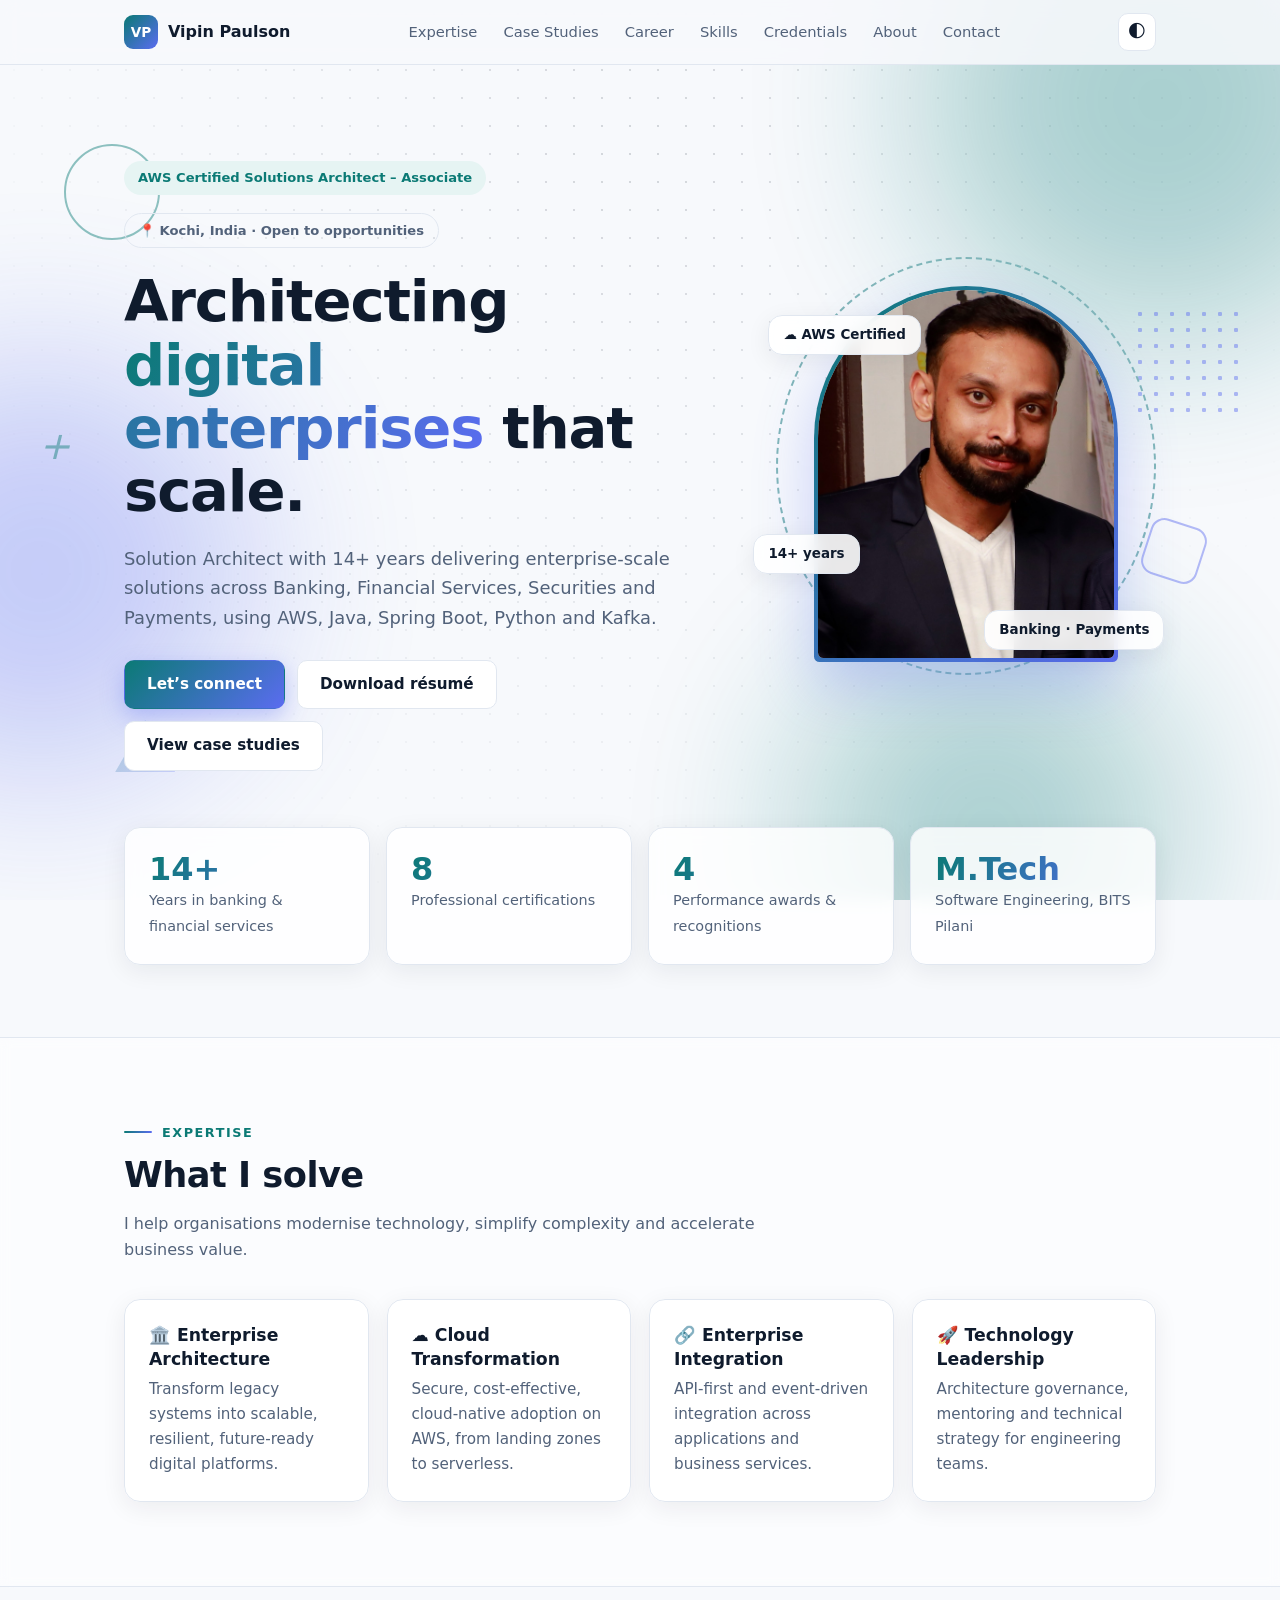
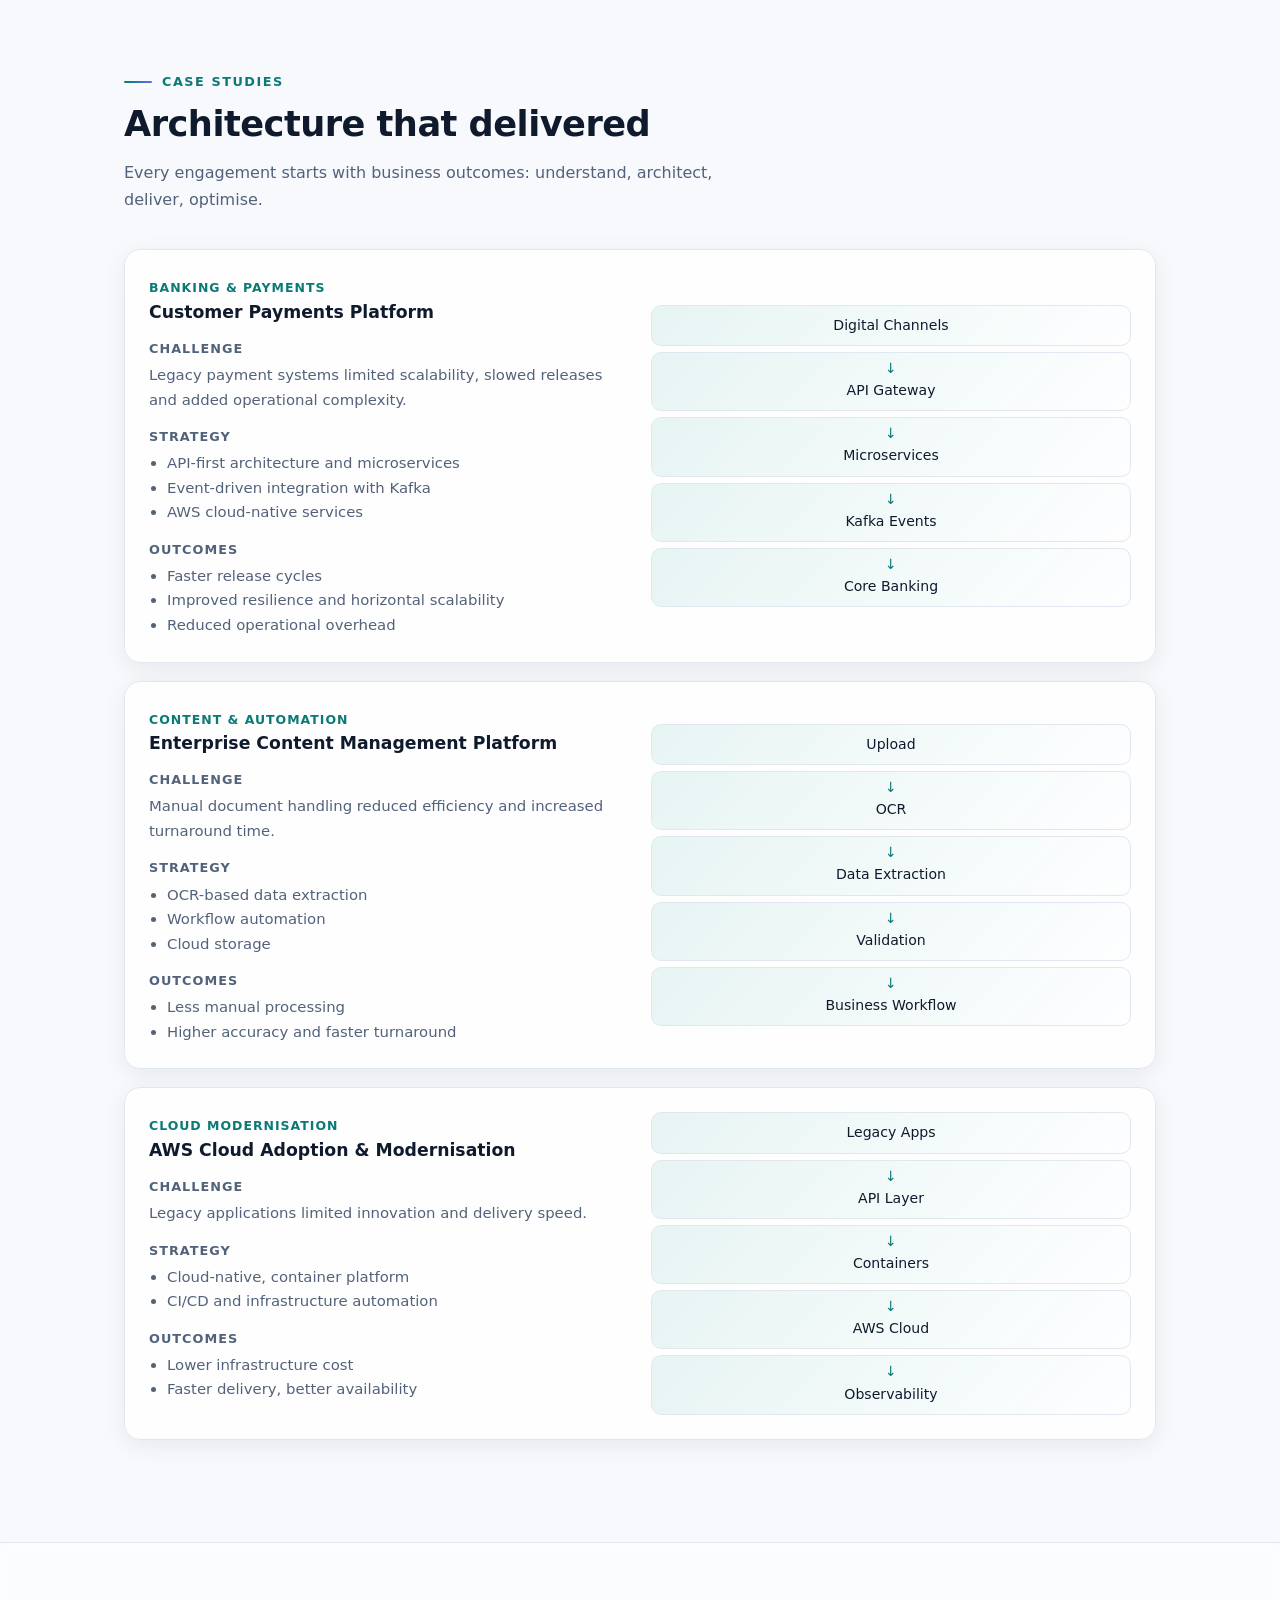
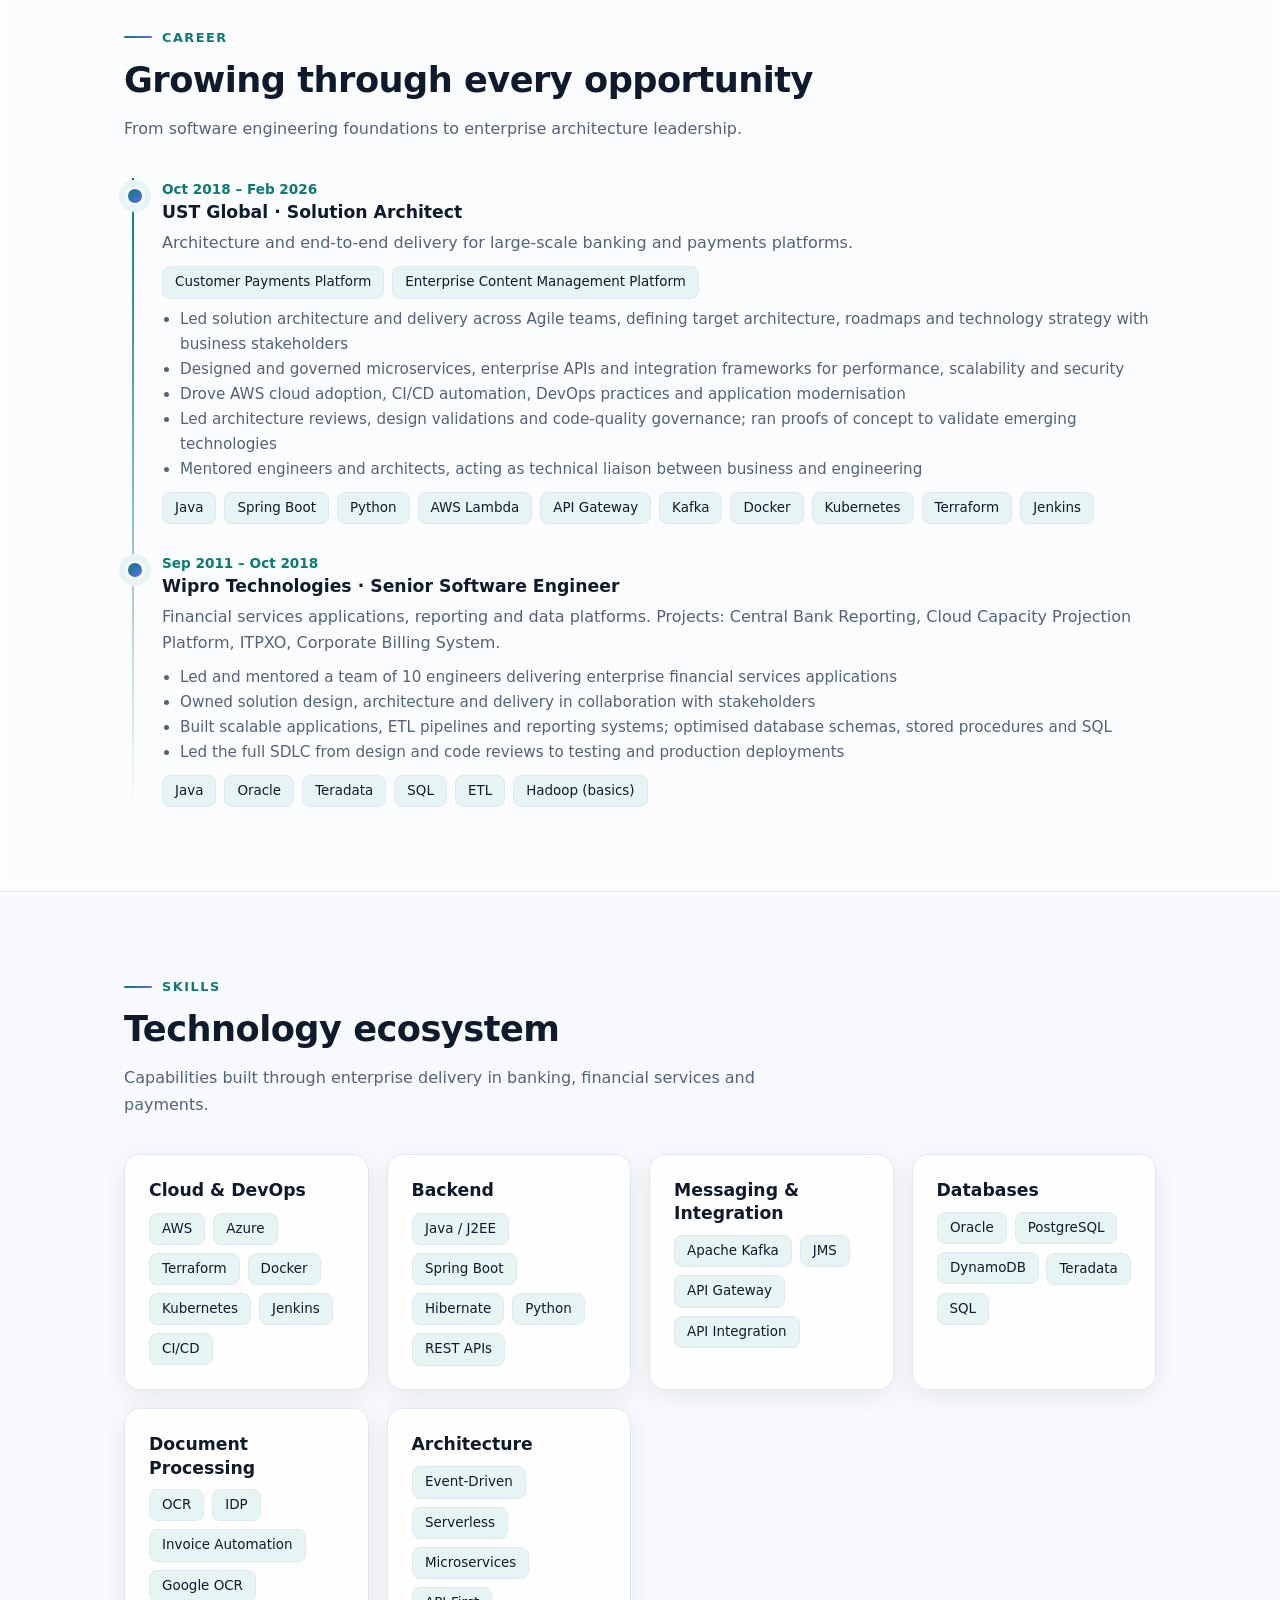
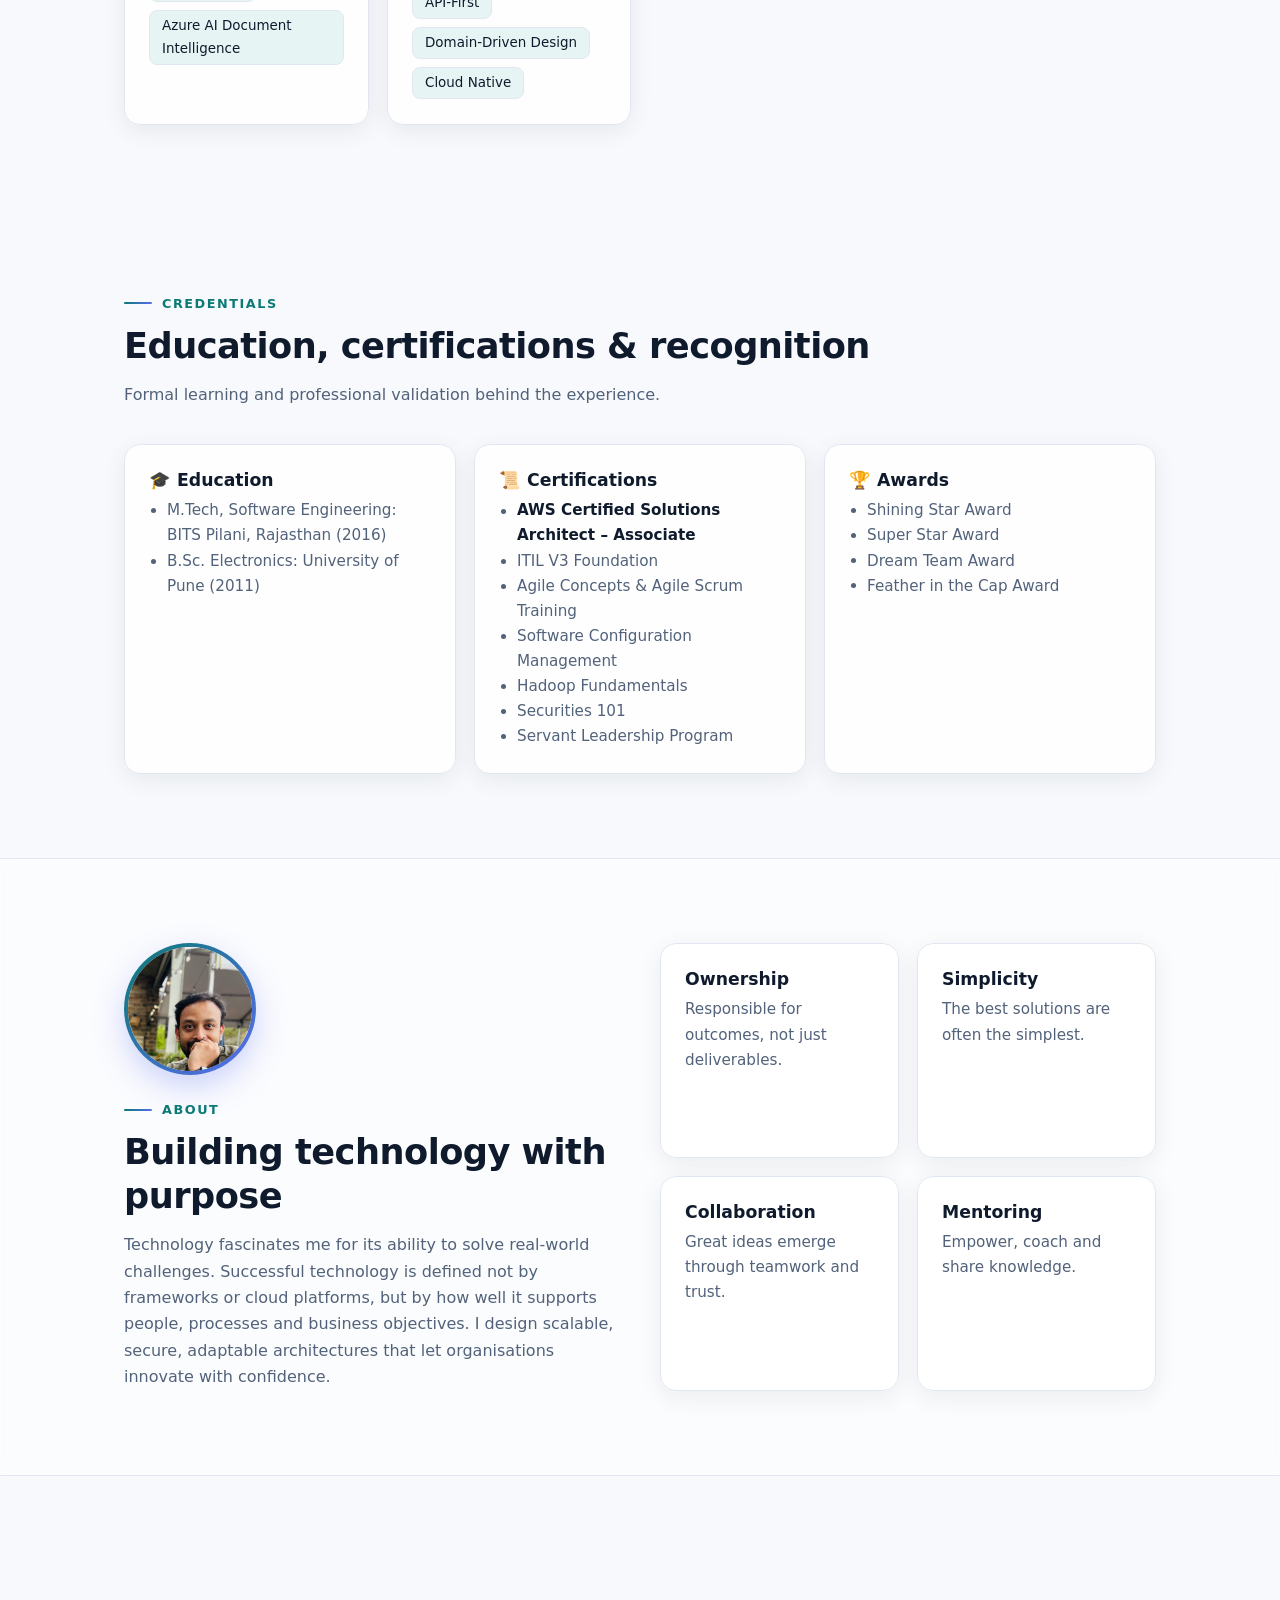
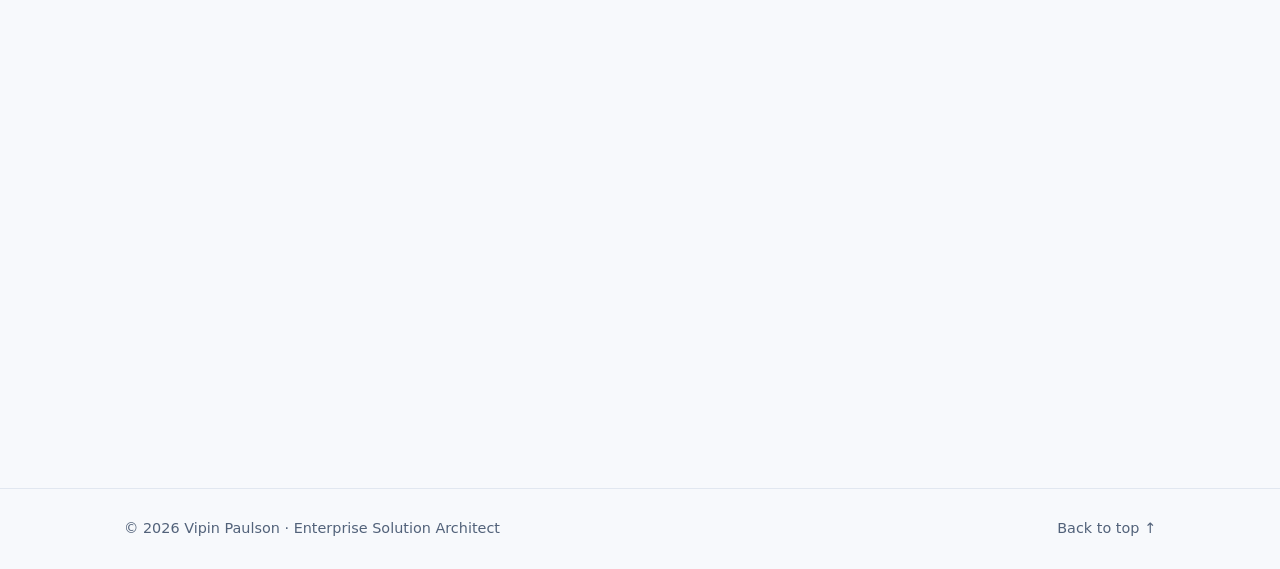
==== commit 3d2767fd: "Initial commit verion 4.0" ====
--- a/index.html
+++ b/index.html
@@ -1,863 +1,357 @@
 <!DOCTYPE html>
 <html lang="en">
-
 <head>
-
-    <!-- ==========================================================
-         META
-    =========================================================== -->
-
-    <meta charset="UTF-8">
-
-    <meta name="viewport"
-          content="width=device-width, initial-scale=1.0">
-
-    <meta http-equiv="X-UA-Compatible"
-          content="IE=edge">
-
-    <meta name="description"
-          content="Vipin Paulson | Enterprise Solution Architect | AWS Certified | Banking | Payments | Cloud Architecture">
-
-    <meta name="keywords"
-          content="Enterprise Solution Architect, AWS, Java, Cloud, Banking, Payments, Architecture">
-
-    <meta name="author"
-          content="Vipin Paulson">
-
-    <title>
-
-        Vipin Paulson | Enterprise Solution Architect
-
-    </title>
-
-    <!-- ==========================================================
-         GOOGLE FONT
-    =========================================================== -->
-
-    <link rel="preconnect"
-          href="https://fonts.googleapis.com">
-
-    <link rel="preconnect"
-          href="https://fonts.gstatic.com"
-          crossorigin>
-
-    <link href="https://fonts.googleapis.com/css2?family=Inter:wght@300;400;500;600;700;800&display=swap"
-          rel="stylesheet">
-
-    <!-- ==========================================================
-         CSS
-    =========================================================== -->
-
-    <link rel="stylesheet" href="css/variables.css">
-    <link rel="stylesheet" href="css/style.css">
-    <link rel="stylesheet" href="css/components.css">
-    <link rel="stylesheet" href="css/dashboard.css">
-    <link rel="stylesheet" href="css/architecture.css">
-    <link rel="stylesheet" href="css/animations.css">
-    <link rel="stylesheet" href="css/responsive.css">
-
+<meta charset="utf-8">
+<meta name="viewport" content="width=device-width, initial-scale=1">
+<title>Vipin Paulson | Enterprise Solution Architect</title>
+<meta name="description" content="Vipin Paulson, Solution Architect. AWS Certified. 14+ years delivering enterprise solutions in banking, financial services, securities and payments.">
+<meta name="keywords" content="Enterprise Solution Architect, AWS, Java, Spring Boot, Kafka, Banking, Payments, Cloud Architecture">
+<meta property="og:title" content="Vipin Paulson | Enterprise Solution Architect">
+<meta property="og:description" content="Secure, scalable cloud-native platforms for banking and payments.">
+<meta property="og:type" content="website">
+<style>
+:root{--bg:#f7f9fc;--surface:#fff;--ink:#0f1b2d;--muted:#52627a;--line:#e1e7f0;--accent:#0b7a75;--accent-ink:#fff;--soft:#e6f4f3;--shadow:0 6px 24px rgba(15,27,45,.07);--accent2:#5b6cf0;--blob:.32}
+@media(prefers-color-scheme:dark){:root:not([data-theme="light"]){--bg:#0a1220;--surface:#111c30;--ink:#eaf0f8;--muted:#9aaac2;--line:#22304a;--accent:#3dd6c8;--accent-ink:#06201e;--soft:#12303a;--shadow:none;--accent2:#8f9cff;--blob:.2}}
+:root[data-theme="dark"]{--bg:#0a1220;--surface:#111c30;--ink:#eaf0f8;--muted:#9aaac2;--line:#22304a;--accent:#3dd6c8;--accent-ink:#06201e;--soft:#12303a;--shadow:none;--accent2:#8f9cff;--blob:.2}
+*{box-sizing:border-box;margin:0}
+html{scroll-behavior:smooth;scroll-padding-top:72px}
+body{font-family:Inter,system-ui,-apple-system,"Segoe UI",Roboto,sans-serif;background:var(--bg);color:var(--ink);line-height:1.65;-webkit-font-smoothing:antialiased}
+a{color:inherit;text-decoration:none}
+.wrap{max-width:1080px;margin:0 auto;padding:0 24px}
+header{position:sticky;top:0;z-index:20;background:color-mix(in srgb,var(--bg) 88%,transparent);backdrop-filter:blur(10px);border-bottom:1px solid var(--line)}
+.nav{display:flex;align-items:center;justify-content:space-between;height:64px}
+.logo{display:flex;align-items:center;gap:10px;font-weight:700}
+.logo b{display:grid;place-items:center;width:34px;height:34px;border-radius:9px;background:var(--accent);color:var(--accent-ink);font-size:.85rem}
+nav ul{display:flex;gap:26px;list-style:none;padding:0}
+nav a{font-size:.92rem;color:var(--muted);font-weight:500}
+nav a:hover{color:var(--ink)}
+.tools{display:flex;gap:8px}
+.btn,.icon{font:inherit;cursor:pointer;border-radius:10px;border:1px solid var(--line);background:var(--surface);color:var(--ink)}
+.icon{width:38px;height:38px}
+.menu{display:none}
+.btn{display:inline-block;padding:11px 22px;font-weight:600;font-size:.95rem}
+.btn.primary{background:var(--accent);color:var(--accent-ink);border-color:var(--accent)}
+.btn:hover{transform:translateY(-1px)}
+section{padding:84px 0}
+.eyebrow{color:var(--accent);font-weight:600;font-size:.8rem;letter-spacing:.12em;text-transform:uppercase;margin-bottom:10px}
+h1{font-size:clamp(2.2rem,5.5vw,3.6rem);line-height:1.1;letter-spacing:-.02em;margin-bottom:20px}
+h2{font-size:clamp(1.6rem,3.4vw,2.2rem);letter-spacing:-.015em;line-height:1.25;margin-bottom:14px}
+h3{font-size:1.08rem;line-height:1.35;margin-bottom:6px}
+.lead{color:var(--muted);font-size:1.12rem;max-width:620px}
+.sub{color:var(--muted);max-width:640px;margin-bottom:36px}
+.hero{padding:96px 0 72px}
+.badge{display:inline-block;background:var(--soft);color:var(--accent);padding:6px 14px;border-radius:99px;font-size:.82rem;font-weight:600;margin-bottom:22px}
+.cta{display:flex;flex-wrap:wrap;gap:12px;margin-top:28px}
+.stats{display:grid;grid-template-columns:repeat(4,1fr);gap:16px;margin-top:56px}
+.stat,.card{background:var(--surface);border:1px solid var(--line);border-radius:16px;padding:24px;box-shadow:var(--shadow)}
+.stat strong{display:block;font-size:2rem;color:var(--accent);line-height:1.1}
+.stat span{color:var(--muted);font-size:.9rem}
+.grid{display:grid;gap:18px;grid-template-columns:repeat(auto-fit,minmax(240px,1fr))}
+.card p{color:var(--muted);font-size:.95rem}
+.alt{background:color-mix(in srgb,var(--surface) 55%,transparent);backdrop-filter:blur(6px);border-block:1px solid var(--line)}
+.case{display:grid;gap:22px;grid-template-columns:1fr 1fr;margin-bottom:18px}
+.case .tag{font-size:.78rem;font-weight:600;color:var(--accent);text-transform:uppercase;letter-spacing:.08em}
+.case h4{font-size:.8rem;color:var(--muted);text-transform:uppercase;letter-spacing:.08em;margin:14px 0 4px}
+.case ul{padding-left:18px;color:var(--muted);font-size:.93rem}
+.flow{display:flex;flex-direction:column;gap:6px;justify-content:center}
+.flow span{background:var(--soft);border:1px solid var(--line);border-radius:10px;padding:8px 14px;font-size:.88rem;font-weight:500;text-align:center}
+.flow span+span::before{content:"↓";display:block;color:var(--accent);line-height:1;margin-bottom:4px}
+.timeline{border-left:2px solid var(--line);margin-left:8px;padding-left:28px;display:grid;gap:28px}
+.job{position:relative}
+.job::before{content:"";position:absolute;left:-37px;top:8px;width:14px;height:14px;border-radius:50%;background:var(--accent);border:3px solid var(--bg)}
+.when{color:var(--accent);font-weight:600;font-size:.85rem}
+.chips{display:flex;flex-wrap:wrap;gap:8px;margin-top:10px}
+.chips span{background:var(--soft);color:var(--ink);border-radius:8px;padding:4px 12px;font-size:.84rem;font-weight:500}
+.job ul{padding-left:18px;color:var(--muted);margin-top:8px;font-size:.95rem}
+.split{display:grid;gap:40px;grid-template-columns:1fr 1fr}
+form{display:grid;gap:12px}
+input,textarea{font:inherit;color:var(--ink);background:var(--surface);border:1px solid var(--line);border-radius:10px;padding:12px 14px;width:100%}
+input:focus,textarea:focus,.btn:focus-visible,a:focus-visible{outline:2px solid var(--accent);outline-offset:2px}
+.links{display:grid;gap:12px;margin-top:20px}
+.links a{display:flex;justify-content:space-between;padding:14px 18px;border:1px solid var(--line);border-radius:12px;background:var(--surface);font-weight:500}
+.links a:hover{border-color:var(--accent)}
+footer{border-top:1px solid var(--line);padding:28px 0;color:var(--muted);font-size:.9rem}
+footer .wrap{display:flex;justify-content:space-between;flex-wrap:wrap;gap:10px}
+.reveal{opacity:0;transform:translateY(14px);transition:opacity .6s,transform .6s}
+.reveal.in{opacity:1;transform:none}
+@media(prefers-reduced-motion:reduce){.reveal{opacity:1;transform:none;transition:none}html{scroll-behavior:auto}}
+@media(max-width:820px){
+ .stats{grid-template-columns:1fr 1fr}.case,.split{grid-template-columns:1fr}
+ .menu{display:grid}
+ nav ul{display:none;position:absolute;top:64px;left:0;right:0;flex-direction:column;gap:0;background:var(--bg);border-bottom:1px solid var(--line);padding:8px 24px}
+ nav ul.open{display:flex}nav li a{display:block;padding:12px 0}
+ section{padding:60px 0}.hero{padding-top:64px}
+}
+
+/* ---- Aesthetic layer ---- */
+.bg{position:fixed;inset:0;z-index:-1;overflow:hidden;pointer-events:none}
+.bg::before{content:"";position:absolute;inset:0;background-image:radial-gradient(color-mix(in srgb,var(--ink) 16%,transparent) 1px,transparent 1.4px);background-size:28px 28px;-webkit-mask-image:radial-gradient(ellipse at 50% 15%,#000 0,transparent 80%);mask-image:radial-gradient(ellipse at 50% 15%,#000 0,transparent 80%)}
+.blob{position:absolute;border-radius:50%;filter:blur(90px);opacity:var(--blob);animation:drift 24s ease-in-out infinite alternate}
+.b1{width:480px;height:480px;background:var(--accent);top:-140px;right:-120px}
+.b2{width:420px;height:420px;background:var(--accent2);top:40%;left:-170px;animation-delay:-9s}
+.b3{width:380px;height:380px;background:var(--accent);bottom:-120px;right:8%;animation-delay:-15s}
+.shape{position:absolute;opacity:.45;animation:float 16s ease-in-out infinite alternate}
+.s-ring{width:96px;height:96px;border:2px solid var(--accent);border-radius:50%;top:16%;left:5%}
+.s-sq{width:58px;height:58px;border:2px solid var(--accent2);border-radius:14px;transform:rotate(18deg);top:58%;right:6%;animation-delay:-6s}
+.s-tri{width:60px;height:52px;background:linear-gradient(135deg,var(--accent),var(--accent2));clip-path:polygon(50% 0,100% 100%,0 100%);opacity:.25;top:80%;left:9%;animation-delay:-3s}
+.s-dots{width:110px;height:110px;background-image:radial-gradient(var(--accent2) 2px,transparent 2.4px);background-size:16px 16px;top:34%;right:3%;animation-delay:-10s}
+.s-plus{font-size:2.4rem;font-weight:300;color:var(--accent);top:46%;left:3%;animation-delay:-5s}
+@keyframes drift{to{transform:translate(50px,70px) scale(1.12)}}
+@keyframes float{to{transform:translateY(-34px) rotate(14deg)}}
+@keyframes spin{to{transform:rotate(360deg)}}
+
+.progress{position:fixed;top:0;left:0;height:3px;width:0;background:linear-gradient(90deg,var(--accent),var(--accent2));z-index:40}
+.grad{background:linear-gradient(120deg,var(--accent),var(--accent2));-webkit-background-clip:text;background-clip:text;color:transparent}
+.btn.primary{background:linear-gradient(135deg,var(--accent),var(--accent2));border-color:transparent;box-shadow:0 8px 22px color-mix(in srgb,var(--accent2) 35%,transparent)}
+.btn{transition:transform .2s,box-shadow .2s,border-color .2s}
+.btn:not(.primary):hover{border-color:var(--accent)}
+.logo b{background:linear-gradient(135deg,var(--accent),var(--accent2))}
+.stat strong{background:linear-gradient(120deg,var(--accent),var(--accent2));-webkit-background-clip:text;background-clip:text;color:transparent}
+.stat,.card{background:color-mix(in srgb,var(--surface) 82%,transparent);backdrop-filter:blur(8px);position:relative;overflow:hidden;transition:transform .3s,border-color .3s,box-shadow .3s}
+.card::before{content:"";position:absolute;inset:0 0 auto 0;height:3px;background:linear-gradient(90deg,var(--accent),var(--accent2));opacity:0;transition:opacity .3s}
+.card:hover,.stat:hover{transform:translateY(-4px);border-color:color-mix(in srgb,var(--accent) 55%,var(--line))}
+.card:hover::before{opacity:1}
+.eyebrow{display:flex;align-items:center;gap:10px}
+.eyebrow::before{content:"";width:28px;height:2px;background:linear-gradient(90deg,var(--accent),var(--accent2));border-radius:2px}
+.timeline{border-left:2px solid;border-image:linear-gradient(to bottom,var(--accent),transparent) 1}
+.job::before{background:linear-gradient(135deg,var(--accent),var(--accent2));box-shadow:0 0 0 6px var(--soft)}
+.chips span{border:1px solid var(--line);transition:transform .2s,border-color .2s}
+.chips span:hover{transform:translateY(-2px);border-color:var(--accent)}
+.flow span{background:linear-gradient(135deg,var(--soft),transparent)}
+.hero-grid{display:grid;grid-template-columns:1.15fr .85fr;gap:40px;align-items:center}
+
+
+
+
+@media(max-width:820px){.hero-grid{grid-template-columns:1fr}.s-dots,.s-plus{display:none}}
+@media(prefers-reduced-motion:reduce){.blob,.shape,.orbit,}
+
+/* ---- Photos ---- */
+.who{display:flex;align-items:center;gap:18px;flex-wrap:wrap;margin-bottom:22px}.who .badge{margin:0}
+
+
+
+
+/* ---- Hero portrait ---- */
+.portrait{position:relative;width:min(100%,380px);aspect-ratio:1/1.1;margin-left:auto}
+.ring{position:absolute;inset:0;border:2px dashed color-mix(in srgb,var(--accent) 45%,var(--line));border-radius:50%;animation:spin 60s linear infinite}
+.frame{position:absolute;inset:7% 10% 3%;border-radius:999px 999px 36px 36px;padding:4px;background:linear-gradient(135deg,var(--accent),var(--accent2));box-shadow:0 24px 60px color-mix(in srgb,var(--accent2) 30%,transparent)}
+.frame::before{content:"VP";position:absolute;inset:4px;border-radius:inherit;display:grid;place-items:center;background:linear-gradient(160deg,var(--soft),var(--surface));font-size:4.2rem;font-weight:800;color:var(--accent);letter-spacing:-.02em}
+.frame img{position:absolute;inset:4px;width:calc(100% - 8px);height:calc(100% - 8px);object-fit:cover;object-position:center top;border-radius:inherit;z-index:1}
+.chip-float{position:absolute;z-index:2;background:color-mix(in srgb,var(--surface) 90%,transparent);backdrop-filter:blur(8px);border:1px solid var(--line);border-radius:14px;padding:8px 14px;font-size:.84rem;font-weight:600;box-shadow:var(--shadow);animation:bob 6s ease-in-out infinite alternate}
+.c1{top:14%;left:-2%}.c2{bottom:24%;left:-6%;animation-delay:-2s}.c3{bottom:6%;right:-2%;animation-delay:-4s}
+@keyframes bob{to{transform:translateY(-9px)}}
+@media(max-width:820px){.portrait{width:min(86%,320px);margin:20px auto 0}.c1{left:-4%}.c2{left:-4%}.c3{right:-4%}}
+
+/* ---- About avatar ---- */
+.avatar{position:relative;display:block;width:132px;height:132px;margin-bottom:24px;border-radius:50%;background:linear-gradient(135deg,var(--accent),var(--accent2));box-shadow:0 12px 32px color-mix(in srgb,var(--accent2) 30%,transparent)}
+.avatar::before{content:"VP";position:absolute;inset:4px;border-radius:50%;display:grid;place-items:center;background:var(--surface);font-size:2.2rem;font-weight:800;color:var(--accent)}
+.avatar img{position:absolute;inset:4px;width:calc(100% - 8px);height:calc(100% - 8px);border-radius:50%;object-fit:cover;object-position:center top;z-index:1}
+@media(max-width:820px){.avatar{width:112px;height:112px}}
+</style>
 </head>
-
 <body>
-
-<!-- ==========================================================
-     SCROLL PROGRESS
-=========================================================== -->
-
-<div class="scroll-progress"></div>
-
-<!-- ==========================================================
-     HEADER
-=========================================================== -->
-
-<header class="site-header">
-
-    <div class="container">
-
-        <div class="header-inner">
-
-            <!-- Brand -->
-
-            <a href="index.html"
-               class="brand">
-
-                    <span class="brand-mark">
-
-                        VP
-
-                    </span>
-
-                <span class="brand-text">
-
-                        Vipin Paulson
-
-                    </span>
-
-            </a>
-
-            <!-- Navigation -->
-
-            <nav class="main-nav">
-
-                <a href="pages/architecture.html">
-
-                    Architecture
-
-                </a>
-
-                <a href="pages/case-studies.html">
-
-                    Case Studies
-
-                </a>
-
-                <a href="pages/career.html">
-
-                    Career
-
-                </a>
-
-                <a href="pages/contact.html">
-
-                    Contact
-
-                </a>
-
-            </nav>
-
-            <!-- Header Actions -->
-
-            <div class="header-actions">
-
-                <button id="themeToggle"
-                        class="theme-toggle"
-                        aria-label="Toggle Theme">
-
-                    🌙
-
-                </button>
-
-                <button class="menu-toggle"
-                        aria-label="Open Navigation">
-
-                    ☰
-
-                </button>
-
-            </div>
-
-        </div>
-
-    </div>
-
-</header>
-
-<!-- ==========================================================
-     MAIN
-=========================================================== -->
-
-<main>
-
-    <!-- ======================================================
-         HERO
-    ======================================================= -->
-
-    <section class="hero">
-
-        <div class="container">
-
-            <div class="hero-content reveal">
-
-                    <span class="eyebrow">
-
-                        AWS Certified Solutions Architect Associate
-
-                    </span>
-
-                <h1>
-
-                    Architecting
-                    <br>
-
-                    Digital Enterprises
-
-                </h1>
-
-                <p class="hero-description">
-
-                    Building secure, scalable cloud-native
-                    platforms that enable business transformation.
-
-                </p>
-
-                <div class="hero-highlights">
-
-                        <span>
-
-                            14+ Years
-
-                        </span>
-
-                    <span>
-
-                            Banking
-
-                        </span>
-
-                    <span>
-
-                            Payments
-
-                        </span>
-
-                    <span>
-
-                            Cloud
-
-                        </span>
-
-                </div>
-
-                <div class="hero-actions">
-
-                    <a href="pages/architecture.html"
-                       class="btn btn-primary">
-
-                        Explore Architecture
-
-                    </a>
-
-                    <a href="docs/VIPIN_PAULSON_RESUME.pdf"
-                       class="btn btn-secondary">
-
-                        Download Resume
-
-                    </a>
-
-                </div>
-
-            </div>
-
-        </div>
-
-    </section>
-
-    <!-- ======================================================
-         VISION
-    ======================================================= -->
-
-    <section class="page-section vision-section reveal">
-
-        <div class="container">
-
-            <blockquote class="vision-statement">
-
-                <p>
-
-                    “Great architecture balances business vision,
-                    engineering excellence, and long-term scalability.”
-
-                </p>
-
-            </blockquote>
-
-        </div>
-
-    </section>
-    <!-- ======================================================
-     TRUSTED BY EXPERIENCE
-======================================================= -->
-
-    <section class="page-section reveal">
-
-        <div class="container">
-
-            <div class="section-heading">
-
-                    <span class="eyebrow">
-
-                        Credibility
-
-                    </span>
-
-                <h2>
-
-                    Trusted by Experience
-
-                </h2>
-
-                <p>
-
-                    Delivering enterprise-scale architecture through
-                    business alignment, engineering excellence and
-                    cloud modernization.
-
-                </p>
-
-            </div>
-
-            <div class="dashboard-grid">
-
-                <!-- Years -->
-
-                <article class="metric-card">
-
-                        <span class="metric-label">
-
-                            Experience
-
-                        </span>
-
-                    <h3 class="metric-value"
-                        data-counter="14"
-                        data-suffix="+">
-
-                    </h3>
-
-                    <p>
-
-                        Years delivering enterprise solutions
-
-                    </p>
-
-                </article>
-
-                <!-- Solutions -->
-
-                <article class="metric-card">
-
-                        <span class="metric-label">
-
-                            Delivery
-
-                        </span>
-
-                    <h3 class="metric-value"
-                        data-counter="40"
-                        data-suffix="+">
-
-                    </h3>
-
-                    <p>
-
-                        Enterprise solutions designed and delivered
-
-                    </p>
-
-                </article>
-
-                <!-- Certification -->
-
-                <article class="metric-card">
-
-                        <span class="metric-label">
-
-                            Professional
-
-                        </span>
-
-                    <h3>
-
-                        AWS
-
-                    </h3>
-
-                    <p>
-
-                        Certified Solutions Architect
-
-                    </p>
-
-                </article>
-
-                <!-- Leadership -->
-
-                <article class="metric-card">
-
-                        <span class="metric-label">
-
-                            Leadership
-
-                        </span>
-
-                    <h3 class="metric-value"
-                        data-counter="10"
-                        data-suffix="+">
-
-                    </h3>
-
-                    <p>
-
-                        Agile engineering teams led
-
-                    </p>
-
-                </article>
-
-            </div>
-
-        </div>
-
-    </section>
-
-
-
-    <!-- ======================================================
-         WHAT I SOLVE
-    ======================================================= -->
-
-    <section class="page-section reveal">
-
-        <div class="container">
-
-            <div class="section-heading">
-
-                    <span class="eyebrow">
-
-                        Capability
-
-                    </span>
-
-                <h2>
-
-                    What I Solve
-
-                </h2>
-
-                <p>
-
-                    Helping organizations modernize technology,
-                    simplify complexity and accelerate business value.
-
-                </p>
-
-            </div>
-
-            <div class="card-grid">
-
-                <!-- Card 1 -->
-
-                <article class="card">
-
-                    <div class="card-icon">
-
-                        🏛️
-
-                    </div>
-
-                    <h3>
-
-                        Modern Enterprise Architecture
-
-                    </h3>
-
-                    <p>
-
-                        Transform legacy systems into scalable,
-                        resilient and future-ready digital platforms.
-
-                    </p>
-
-                </article>
-
-                <!-- Card 2 -->
-
-                <article class="card">
-
-                    <div class="card-icon">
-
-                        ☁️
-
-                    </div>
-
-                    <h3>
-
-                        Cloud Transformation
-
-                    </h3>
-
-                    <p>
-
-                        Accelerate cloud adoption with secure,
-                        cost-effective and cloud-native solutions.
-
-                    </p>
-
-                </article>
-
-                <!-- Card 3 -->
-
-                <article class="card">
-
-                    <div class="card-icon">
-
-                        🔗
-
-                    </div>
-
-                    <h3>
-
-                        Enterprise Integration
-
-                    </h3>
-
-                    <p>
-
-                        Connect applications, APIs and business
-                        services using modern integration patterns.
-
-                    </p>
-
-                </article>
-
-                <!-- Card 4 -->
-
-                <article class="card">
-
-                    <div class="card-icon">
-
-                        🚀
-
-                    </div>
-
-                    <h3>
-
-                        Technology Leadership
-
-                    </h3>
-
-                    <p>
-
-                        Enable engineering teams through architecture,
-                        mentoring and technical strategy.
-
-                    </p>
-
-                </article>
-
-            </div>
-
-        </div>
-
-    </section>
-    <!-- ======================================================
-     IMPACT
-======================================================= -->
-
-    <section class="page-section reveal">
-
-        <div class="container">
-
-            <div class="section-heading">
-
-                    <span class="eyebrow">
-
-                        Impact
-
-                    </span>
-
-                <h2>
-
-                    Architecture That Delivered
-
-                </h2>
-
-                <p>
-
-                    Selected initiatives demonstrating how strategic architecture
-                    enables business transformation and engineering excellence.
-
-                </p>
-
-            </div>
-
-            <div class="card-grid">
-
-                <!-- ====================================== -->
-
-                <a href="pages/case-studies.html#payments"
-                   class="card feature-card">
-
-                        <span class="card-category">
-
-                            Banking & Payments
-
-                        </span>
-
-                    <h3>
-
-                        Enterprise Payments Platform
-
-                    </h3>
-
-                    <p>
-
-                        Modernized payment processing through
-                        cloud-native architecture, APIs and
-                        scalable integration.
-
-                    </p>
-
-                    <span class="card-link">
-
-                            Explore Case Study →
-
-                        </span>
-
-                </a>
-
-                <!-- ====================================== -->
-
-                <a href="pages/case-studies.html#document-ai"
-                   class="card feature-card">
-
-                        <span class="card-category">
-
-                            AI & Automation
-
-                        </span>
-
-                    <h3>
-
-                        Intelligent Document Processing
-
-                    </h3>
-
-                    <p>
-
-                        Automated document workflows using
-                        OCR, AI models and enterprise
-                        automation services.
-
-                    </p>
-
-                    <span class="card-link">
-
-                            Explore Case Study →
-
-                        </span>
-
-                </a>
-
-                <!-- ====================================== -->
-
-                <a href="pages/case-studies.html#modernization"
-                   class="card feature-card">
-
-                        <span class="card-category">
-
-                            Cloud Modernization
-
-                        </span>
-
-                    <h3>
-
-                        Enterprise Cloud Transformation
-
-                    </h3>
-
-                    <p>
-
-                        Led modernization initiatives focused on
-                        resilience, scalability and operational
-                        excellence.
-
-                    </p>
-
-                    <span class="card-link">
-
-                            Explore Case Study →
-
-                        </span>
-
-                </a>
-
-            </div>
-
-        </div>
-
-    </section>
-
-
-
-    <!-- ======================================================
-         INVITATION
-    ======================================================= -->
-
-    <section class="page-section cta-section reveal">
-
-        <div class="container">
-
-            <div class="cta">
-
-                    <span class="eyebrow">
-
-                        Invitation
-
-                    </span>
-
-                <h2>
-
-                    Let's Build Together
-
-                </h2>
-
-                <p>
-
-                    Whether you're modernizing legacy platforms,
-                    designing enterprise architecture or accelerating
-                    cloud transformation, I'd be happy to connect.
-
-                </p>
-
-                <div class="hero-actions">
-
-                    <a href="pages/contact.html"
-                       class="btn btn-primary">
-
-                        Let's Connect
-
-                    </a>
-
-                    <a href="pages/architecture.html"
-                       class="btn btn-secondary">
-
-                        Explore Architecture
-
-                    </a>
-
-                </div>
-
-            </div>
-
-        </div>
-
-    </section>
-
+<div class="progress" id="progress"></div>
+<div class="bg" aria-hidden="true"><i class="blob b1"></i><i class="blob b2"></i><i class="blob b3"></i>
+ <i class="shape s-ring"></i><i class="shape s-sq"></i><i class="shape s-tri"></i><i class="shape s-dots"></i><i class="shape s-plus">+</i></div>
+<header><div class="wrap nav">
+ <a class="logo" href="#top"><b>VP</b>Vipin Paulson</a>
+ <nav aria-label="Main"><ul id="menu">
+  <li><a href="#expertise">Expertise</a></li><li><a href="#work">Case Studies</a></li>
+  <li><a href="#career">Career</a></li><li><a href="#skills">Skills</a></li><li><a href="#credentials">Credentials</a></li>
+  <li><a href="#about">About</a></li><li><a href="#contact">Contact</a></li>
+ </ul></nav>
+ <div class="tools">
+  <button class="icon" id="theme" aria-label="Toggle light or dark theme" style="font-size:1.1rem;line-height:1">🌓</button>
+  <button class="icon menu" id="burger" aria-label="Open menu" aria-expanded="false">☰</button>
+ </div>
+</div></header>
+
+<main id="top">
+<section class="hero"><div class="wrap"><div class="hero-grid"><div class="hero-text">
+ <div class="who">  <span class="badge">AWS Certified Solutions Architect – Associate</span>
+  <span class="badge" style="background:transparent;border:1px solid var(--line);color:var(--muted)">📍 Kochi, India · Open to opportunities</span></div>
+ <h1>Architecting <span class="grad">digital enterprises</span> that scale.</h1>
+ <p class="lead">Solution Architect with 14+ years delivering enterprise-scale solutions across Banking, Financial Services, Securities and Payments, using AWS, Java, Spring Boot, Python and Kafka.</p>
+ <div class="cta">
+  <a class="btn primary" href="#contact">Let’s connect</a>
+  <a class="btn" href="docs/VIPIN_PAULSON_RESUME.pdf">Download résumé</a>
+  <a class="btn" href="#work">View case studies</a>
+ </div></div><div class="art"><div class="portrait">
+  <span class="ring"></span>
+  <div class="frame"><img src="images/profile.jpg" alt="Portrait of Vipin Paulson" onerror="this.remove()"></div>
+  <span class="chip-float c1">☁️ AWS Certified</span>
+  <span class="chip-float c2">14+ years</span>
+  <span class="chip-float c3">Banking · Payments</span>
+ </div></div></div>
+ <div class="stats">
+  <div class="stat"><strong>14+</strong><span>Years in banking &amp; financial services</span></div>
+  <div class="stat"><strong>8</strong><span>Professional certifications</span></div>
+  <div class="stat"><strong>4</strong><span>Performance awards &amp; recognitions</span></div>
+  <div class="stat"><strong>M.Tech</strong><span>Software Engineering, BITS Pilani</span></div>
+ </div>
+</div></section>
+
+<section id="expertise" class="alt"><div class="wrap reveal">
+ <div class="eyebrow">Expertise</div><h2>What I solve</h2>
+ <p class="sub">I help organisations modernise technology, simplify complexity and accelerate business value.</p>
+ <div class="grid">
+  <div class="card"><h3>🏛️ Enterprise Architecture</h3><p>Transform legacy systems into scalable, resilient, future-ready digital platforms.</p></div>
+  <div class="card"><h3>☁️ Cloud Transformation</h3><p>Secure, cost-effective, cloud-native adoption on AWS, from landing zones to serverless.</p></div>
+  <div class="card"><h3>🔗 Enterprise Integration</h3><p>API-first and event-driven integration across applications and business services.</p></div>
+  <div class="card"><h3>🚀 Technology Leadership</h3><p>Architecture governance, mentoring and technical strategy for engineering teams.</p></div>
+ </div>
+</div></section>
+
+<section id="work"><div class="wrap reveal">
+ <div class="eyebrow">Case studies</div><h2>Architecture that delivered</h2>
+ <p class="sub">Every engagement starts with business outcomes: understand, architect, deliver, optimise.</p>
+
+ <div class="card case">
+  <div><span class="tag">Banking &amp; Payments</span><h3>Customer Payments Platform</h3>
+   <h4>Challenge</h4><ul style="list-style:none;padding:0"><li>Legacy payment systems limited scalability, slowed releases and added operational complexity.</li></ul>
+   <h4>Strategy</h4><ul><li>API-first architecture and microservices</li><li>Event-driven integration with Kafka</li><li>AWS cloud-native services</li></ul>
+   <h4>Outcomes</h4><ul><li>Faster release cycles</li><li>Improved resilience and horizontal scalability</li><li>Reduced operational overhead</li></ul></div>
+  <div class="flow"><span>Digital Channels</span><span>API Gateway</span><span>Microservices</span><span>Kafka Events</span><span>Core Banking</span></div>
+ </div>
+
+ <div class="card case">
+  <div><span class="tag">Content &amp; Automation</span><h3>Enterprise Content Management Platform</h3>
+   <h4>Challenge</h4><ul style="list-style:none;padding:0"><li>Manual document handling reduced efficiency and increased turnaround time.</li></ul>
+   <h4>Strategy</h4><ul><li>OCR-based data extraction</li><li>Workflow automation</li><li>Cloud storage</li></ul>
+   <h4>Outcomes</h4><ul><li>Less manual processing</li><li>Higher accuracy and faster turnaround</li></ul></div>
+  <div class="flow"><span>Upload</span><span>OCR</span><span>Data Extraction</span><span>Validation</span><span>Business Workflow</span></div>
+ </div>
+
+ <div class="card case">
+  <div><span class="tag">Cloud Modernisation</span><h3>AWS Cloud Adoption &amp; Modernisation</h3>
+   <h4>Challenge</h4><ul style="list-style:none;padding:0"><li>Legacy applications limited innovation and delivery speed.</li></ul>
+   <h4>Strategy</h4><ul><li>Cloud-native, container platform</li><li>CI/CD and infrastructure automation</li></ul>
+   <h4>Outcomes</h4><ul><li>Lower infrastructure cost</li><li>Faster delivery, better availability</li></ul></div>
+  <div class="flow"><span>Legacy Apps</span><span>API Layer</span><span>Containers</span><span>AWS Cloud</span><span>Observability</span></div>
+ </div>
+</div></section>
+
+<section id="career" class="alt"><div class="wrap reveal">
+ <div class="eyebrow">Career</div><h2>Growing through every opportunity</h2>
+ <p class="sub">From software engineering foundations to enterprise architecture leadership.</p>
+ <div class="timeline">
+  <div class="job"><div class="when">Oct 2018 – Feb 2026</div><h3>UST Global · Solution Architect</h3>
+   <p style="color:var(--muted)">Architecture and end-to-end delivery for large-scale banking and payments platforms.</p>
+   <div class="chips"><span>Customer Payments Platform</span><span>Enterprise Content Management Platform</span></div>
+   <ul><li>Led solution architecture and delivery across Agile teams, defining target architecture, roadmaps and technology strategy with business stakeholders</li><li>Designed and governed microservices, enterprise APIs and integration frameworks for performance, scalability and security</li><li>Drove AWS cloud adoption, CI/CD automation, DevOps practices and application modernisation</li><li>Led architecture reviews, design validations and code-quality governance; ran proofs of concept to validate emerging technologies</li><li>Mentored engineers and architects, acting as technical liaison between business and engineering</li></ul>
+   <div class="chips"><span>Java</span><span>Spring Boot</span><span>Python</span><span>AWS Lambda</span><span>API Gateway</span><span>Kafka</span><span>Docker</span><span>Kubernetes</span><span>Terraform</span><span>Jenkins</span></div></div>
+  <div class="job"><div class="when">Sep 2011 – Oct 2018</div><h3>Wipro Technologies · Senior Software Engineer</h3>
+   <p style="color:var(--muted)">Financial services applications, reporting and data platforms. Projects: Central Bank Reporting, Cloud Capacity Projection Platform, ITPXO, Corporate Billing System.</p>
+   <ul><li>Led and mentored a team of 10 engineers delivering enterprise financial services applications</li><li>Owned solution design, architecture and delivery in collaboration with stakeholders</li><li>Built scalable applications, ETL pipelines and reporting systems; optimised database schemas, stored procedures and SQL</li><li>Led the full SDLC from design and code reviews to testing and production deployments</li></ul>
+   <div class="chips"><span>Java</span><span>Oracle</span><span>Teradata</span><span>SQL</span><span>ETL</span><span>Hadoop (basics)</span></div></div>
+ </div>
+</div></section>
+
+<section id="skills"><div class="wrap reveal">
+ <div class="eyebrow">Skills</div><h2>Technology ecosystem</h2>
+ <p class="sub">Capabilities built through enterprise delivery in banking, financial services and payments.</p>
+ <div class="grid">
+  <div class="card"><h3>Cloud &amp; DevOps</h3><div class="chips"><span>AWS</span><span>Azure</span><span>Terraform</span><span>Docker</span><span>Kubernetes</span><span>Jenkins</span><span>CI/CD</span></div></div>
+  <div class="card"><h3>Backend</h3><div class="chips"><span>Java / J2EE</span><span>Spring Boot</span><span>Hibernate</span><span>Python</span><span>REST APIs</span></div></div>
+  <div class="card"><h3>Messaging &amp; Integration</h3><div class="chips"><span>Apache Kafka</span><span>JMS</span><span>API Gateway</span><span>API Integration</span></div></div>
+  <div class="card"><h3>Databases</h3><div class="chips"><span>Oracle</span><span>PostgreSQL</span><span>DynamoDB</span><span>Teradata</span><span>SQL</span></div></div>
+  <div class="card"><h3>Document Processing</h3><div class="chips"><span>OCR</span><span>IDP</span><span>Invoice Automation</span><span>Google OCR</span><span>Azure AI Document Intelligence</span></div></div>
+  <div class="card"><h3>Architecture</h3><div class="chips"><span>Event-Driven</span><span>Serverless</span><span>Microservices</span><span>API-First</span><span>Domain-Driven Design</span><span>Cloud Native</span></div></div>
+ </div>
+</div></section>
+
+<section id="credentials"><div class="wrap reveal">
+ <div class="eyebrow">Credentials</div><h2>Education, certifications &amp; recognition</h2>
+ <p class="sub">Formal learning and professional validation behind the experience.</p>
+ <div class="grid">
+  <div class="card"><h3>🎓 Education</h3><ul style="padding-left:18px;color:var(--muted);font-size:.95rem"><li>M.Tech, Software Engineering: BITS Pilani, Rajasthan (2016)</li><li>B.Sc. Electronics: University of Pune (2011)</li></ul></div>
+  <div class="card"><h3>📜 Certifications</h3><ul style="padding-left:18px;color:var(--muted);font-size:.95rem"><li><b style="color:var(--ink)">AWS Certified Solutions Architect – Associate</b></li><li>ITIL V3 Foundation</li><li>Agile Concepts &amp; Agile Scrum Training</li><li>Software Configuration Management</li><li>Hadoop Fundamentals</li><li>Securities 101</li><li>Servant Leadership Program</li></ul></div>
+  <div class="card"><h3>🏆 Awards</h3><ul style="padding-left:18px;color:var(--muted);font-size:.95rem"><li>Shining Star Award</li><li>Super Star Award</li><li>Dream Team Award</li><li>Feather in the Cap Award</li></ul></div>
+ </div>
+</div></section>
+
+<section id="about" class="alt"><div class="wrap reveal split">
+ <div><span class="avatar"><img src="images/profile_a.jpg" alt="Vipin Paulson" loading="lazy" onerror="this.remove()"></span>
+  <div class="eyebrow">About</div><h2>Building technology with purpose</h2>
+  <p class="sub" style="margin-bottom:0">Technology fascinates me for its ability to solve real-world challenges. Successful technology is defined not by frameworks or cloud platforms, but by how well it supports people, processes and business objectives. I design scalable, secure, adaptable architectures that let organisations innovate with confidence.</p></div>
+ <div class="grid" style="grid-template-columns:1fr 1fr">
+  <div class="card"><h3>Ownership</h3><p>Responsible for outcomes, not just deliverables.</p></div>
+  <div class="card"><h3>Simplicity</h3><p>The best solutions are often the simplest.</p></div>
+  <div class="card"><h3>Collaboration</h3><p>Great ideas emerge through teamwork and trust.</p></div>
+  <div class="card"><h3>Mentoring</h3><p>Empower, coach and share knowledge.</p></div>
+ </div>
+</div></section>
+
+<section id="contact"><div class="wrap reveal split">
+ <div><div class="eyebrow">Contact</div><h2>Every great solution starts with a conversation</h2>
+  <p class="sub" style="margin-bottom:0">Open to enterprise architecture, solution design, cloud transformation, technical leadership and consulting opportunities.</p>
+  <div class="links" id="links"></div></div>
+ <form id="form">
+  <input name="name" placeholder="Your name" required aria-label="Your name">
+  <input name="email" type="email" placeholder="Your email" required aria-label="Your email">
+  <input name="subject" placeholder="Subject" aria-label="Subject">
+  <textarea name="msg" rows="5" placeholder="Tell me about your project or opportunity" required aria-label="Message"></textarea>
+  <input name="_gotcha" tabindex="-1" autocomplete="off" aria-hidden="true" style="position:absolute;left:-9999px;width:1px;height:1px">
+  <button class="btn primary" id="send" type="submit">Send message</button>
+  <p id="status" role="status" aria-live="polite" style="font-size:.92rem;min-height:1.4em"></p>
+ </form>
+</div></section>
 </main>
 
-
-
-<!-- ======================================================
-     FOOTER
-======================================================= -->
-
-<footer class="site-footer">
-
-    <div class="container">
-
-        <div class="footer-content">
-
-            <div class="footer-brand">
-
-                <h3>
-
-                    Vipin Paulson
-
-                </h3>
-
-                <p>
-
-                    Enterprise Solution Architect
-
-                </p>
-
-            </div>
-
-            <nav class="footer-nav">
-
-                <a href="pages/architecture.html">
-
-                    Architecture
-
-                </a>
-
-                <a href="pages/case-studies.html">
-
-                    Case Studies
-
-                </a>
-
-                <a href="pages/career.html">
-
-                    Career
-
-                </a>
-
-                <a href="pages/contact.html">
-
-                    Contact
-
-                </a>
-
-            </nav>
-
-            <div class="footer-social">
-
-                <a href="#">
-
-                    LinkedIn
-
-                </a>
-
-                <a href="#">
-
-                    GitHub
-
-                </a>
-
-            </div>
-
-        </div>
-
-        <div class="footer-bottom">
-
-            <p>
-
-                © 2026 Vipin Paulson.
-                Crafted with purpose, clarity and modern engineering.
-
-            </p>
-
-        </div>
-
-    </div>
-
-</footer>
-
-
-
-<!-- ======================================================
-     BACK TO TOP
-======================================================= -->
-
-<button class="back-to-top"
-        aria-label="Back to Top">
-
-    ↑
-
-</button>
-
-
-
-<!-- ======================================================
-     JAVASCRIPT
-======================================================= -->
-
-<script src="js/navigation.js" defer></script>
-
-<script src="js/animations.js" defer></script>
-
-<script src="js/counters.js" defer></script>
-
-<script src="js/charts.js" defer></script>
-
-<script src="js/theme.js" defer></script>
-
-<script src="js/contact.js" defer></script>
-
-<script src="js/app.js" defer></script>
-
+<footer><div class="wrap"><span>© 2026 Vipin Paulson · Enterprise Solution Architect</span><a href="#top">Back to top ↑</a></div></footer>
+
+<script>
+// ✏️ EDIT THESE: links with an empty value are hidden automatically.
+// formEndpoint: create a free form at https://formspree.io and paste its URL, e.g. "https://formspree.io/f/abcdwxyz".
+// With it, messages are delivered straight to your inbox. Without it, the form falls back to the visitor's email app (needs "email" set).
+const CONFIG={email:"paulsonvipin@gmail.com",formEndpoint:"",linkedin:"https://www.linkedin.com/in/vipin-paulson",github:"",resume:"docs/VIPIN_PAULSON_RESUME.pdf"};
+
+const root=document.documentElement;
+try{const t=localStorage.getItem("theme");if(t)root.dataset.theme=t}catch(e){}
+document.getElementById("theme").onclick=()=>{
+ const dark=root.dataset.theme?root.dataset.theme==="dark":matchMedia("(prefers-color-scheme: dark)").matches;
+ root.dataset.theme=dark?"light":"dark";
+ try{localStorage.setItem("theme",root.dataset.theme)}catch(e){}
+};
+const menu=document.getElementById("menu"),burger=document.getElementById("burger");
+burger.onclick=()=>{const o=menu.classList.toggle("open");burger.setAttribute("aria-expanded",o)};
+menu.onclick=e=>{if(e.target.tagName==="A"){menu.classList.remove("open");burger.setAttribute("aria-expanded",false)}};
+
+const links=document.getElementById("links");
+[["Email",CONFIG.email&&"mailto:"+CONFIG.email,CONFIG.email],["LinkedIn",CONFIG.linkedin,"View profile"],["GitHub",CONFIG.github,"Visit GitHub"]]
+ .forEach(([l,h,t])=>{if(h){const a=document.createElement("a");a.href=h;if(l!=="Email")a.target="_blank",a.rel="noopener";a.innerHTML="<span>"+l+"</span><span>"+t+" →</span>";links.appendChild(a)}});
+
+const form=document.getElementById("form"),statusEl=document.getElementById("status"),sendBtn=document.getElementById("send");
+const say=(t,ok)=>{statusEl.textContent=t;statusEl.style.color=ok?"var(--accent)":"#d9534f"};
+form.onsubmit=async e=>{
+ e.preventDefault();
+ const f=new FormData(form);
+ if(f.get("_gotcha"))return;
+ const subject=f.get("subject")||"Website enquiry";
+ if(CONFIG.formEndpoint){
+  sendBtn.disabled=true;sendBtn.textContent="Sending…";say("",true);
+  try{
+   const r=await fetch(CONFIG.formEndpoint,{method:"POST",headers:{Accept:"application/json"},body:f});
+   if(r.ok){form.reset();say("Thank you! Your message has been sent. I’ll get back to you soon.",true)}
+   else throw new Error("failed");
+  }catch(err){say("Sorry, the message couldn’t be sent. Please try again"+(CONFIG.email?" or email "+CONFIG.email:"")+".",false)}
+  sendBtn.disabled=false;sendBtn.textContent="Send message";
+  return;
+ }
+ if(CONFIG.email){
+  const body="From: "+f.get("name")+" ("+f.get("email")+")\n\n"+f.get("msg");
+  location.href="mailto:"+CONFIG.email+"?subject="+encodeURIComponent(subject)+"&body="+encodeURIComponent(body);
+  say("Opening your email app… if nothing opens, please write to "+CONFIG.email+" directly.",true);
+  return;
+ }
+ say("The contact form isn’t connected yet. Please reach out via LinkedIn.",false);
+};
+
+const bar=document.getElementById("progress");
+addEventListener("scroll",()=>{const h=document.documentElement;bar.style.width=(h.scrollTop/(h.scrollHeight-h.clientHeight)*100)+"%"},{passive:true});
+const io=new IntersectionObserver(es=>es.forEach(x=>{if(x.isIntersecting){x.target.classList.add("in");io.unobserve(x.target)}}),{threshold:.08});
+document.querySelectorAll(".reveal").forEach(el=>io.observe(el));
+</script>
 </body>
-
-</html>+</html>
